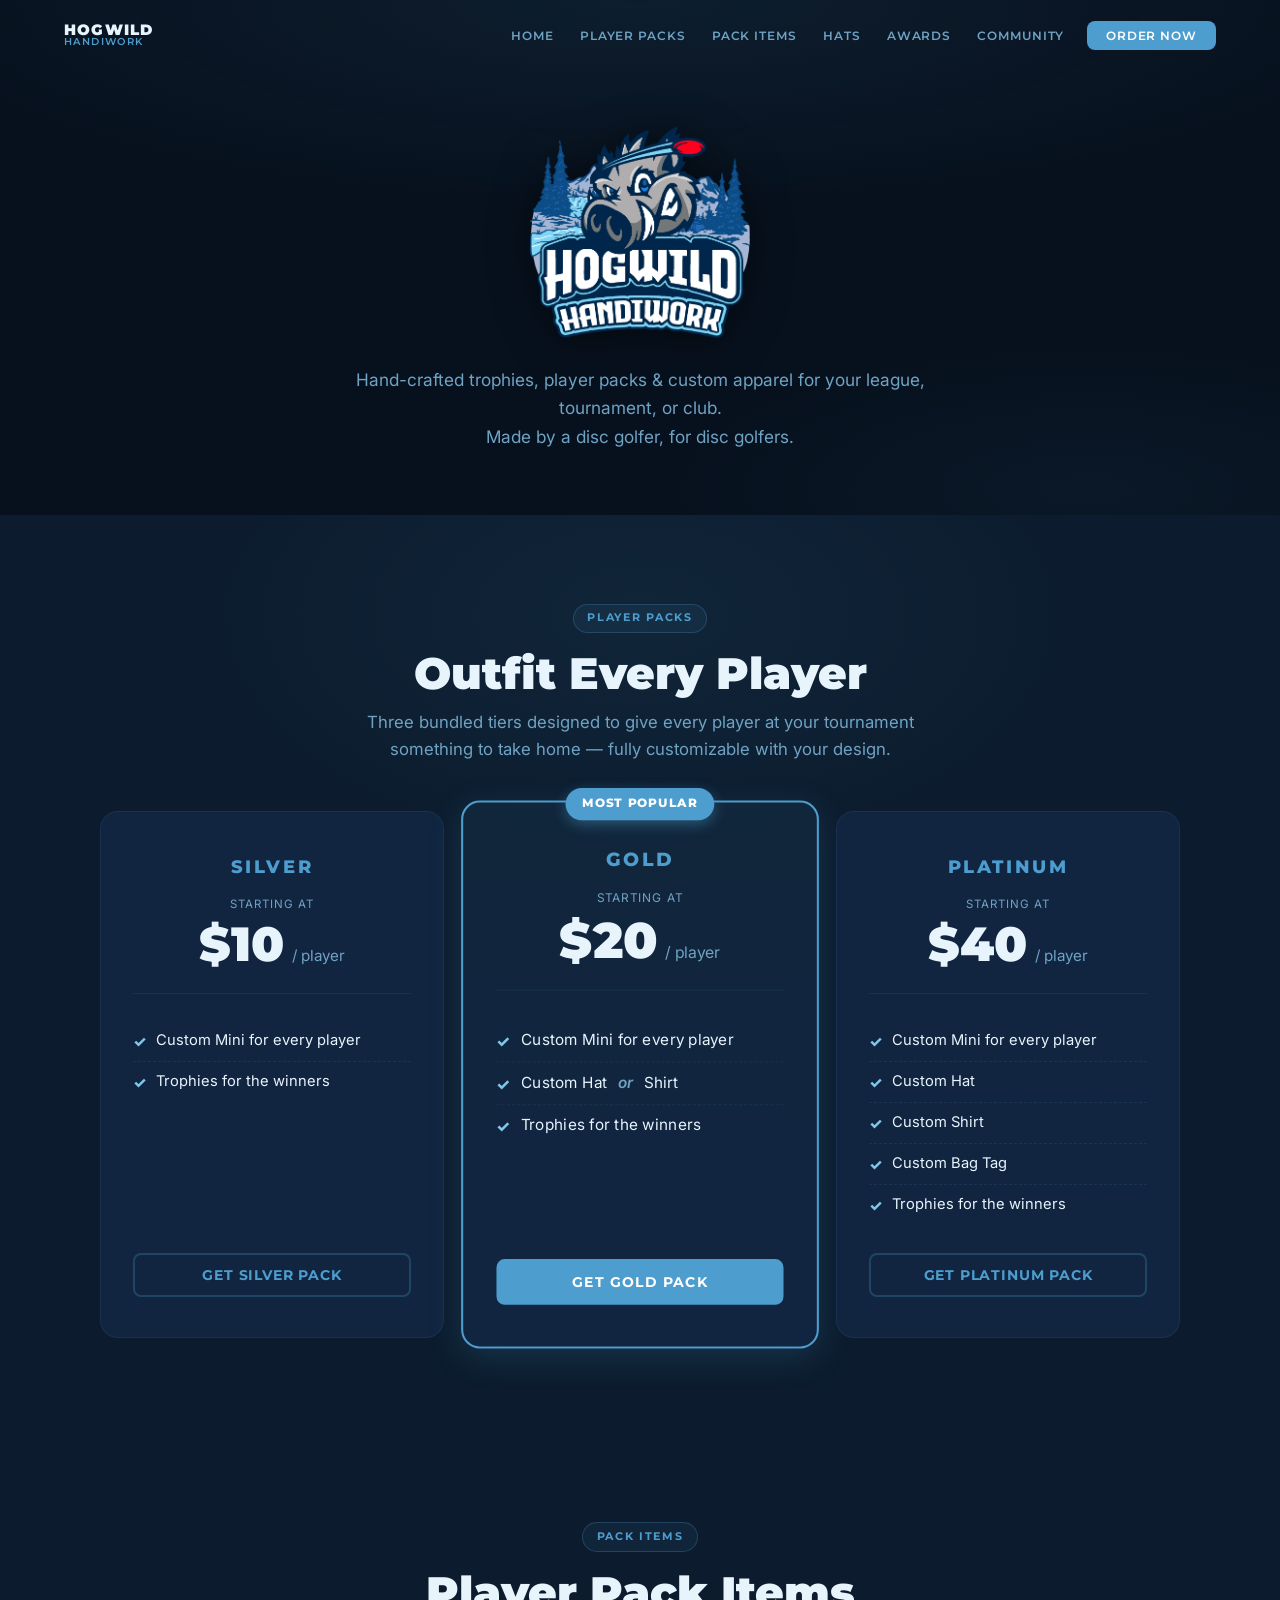
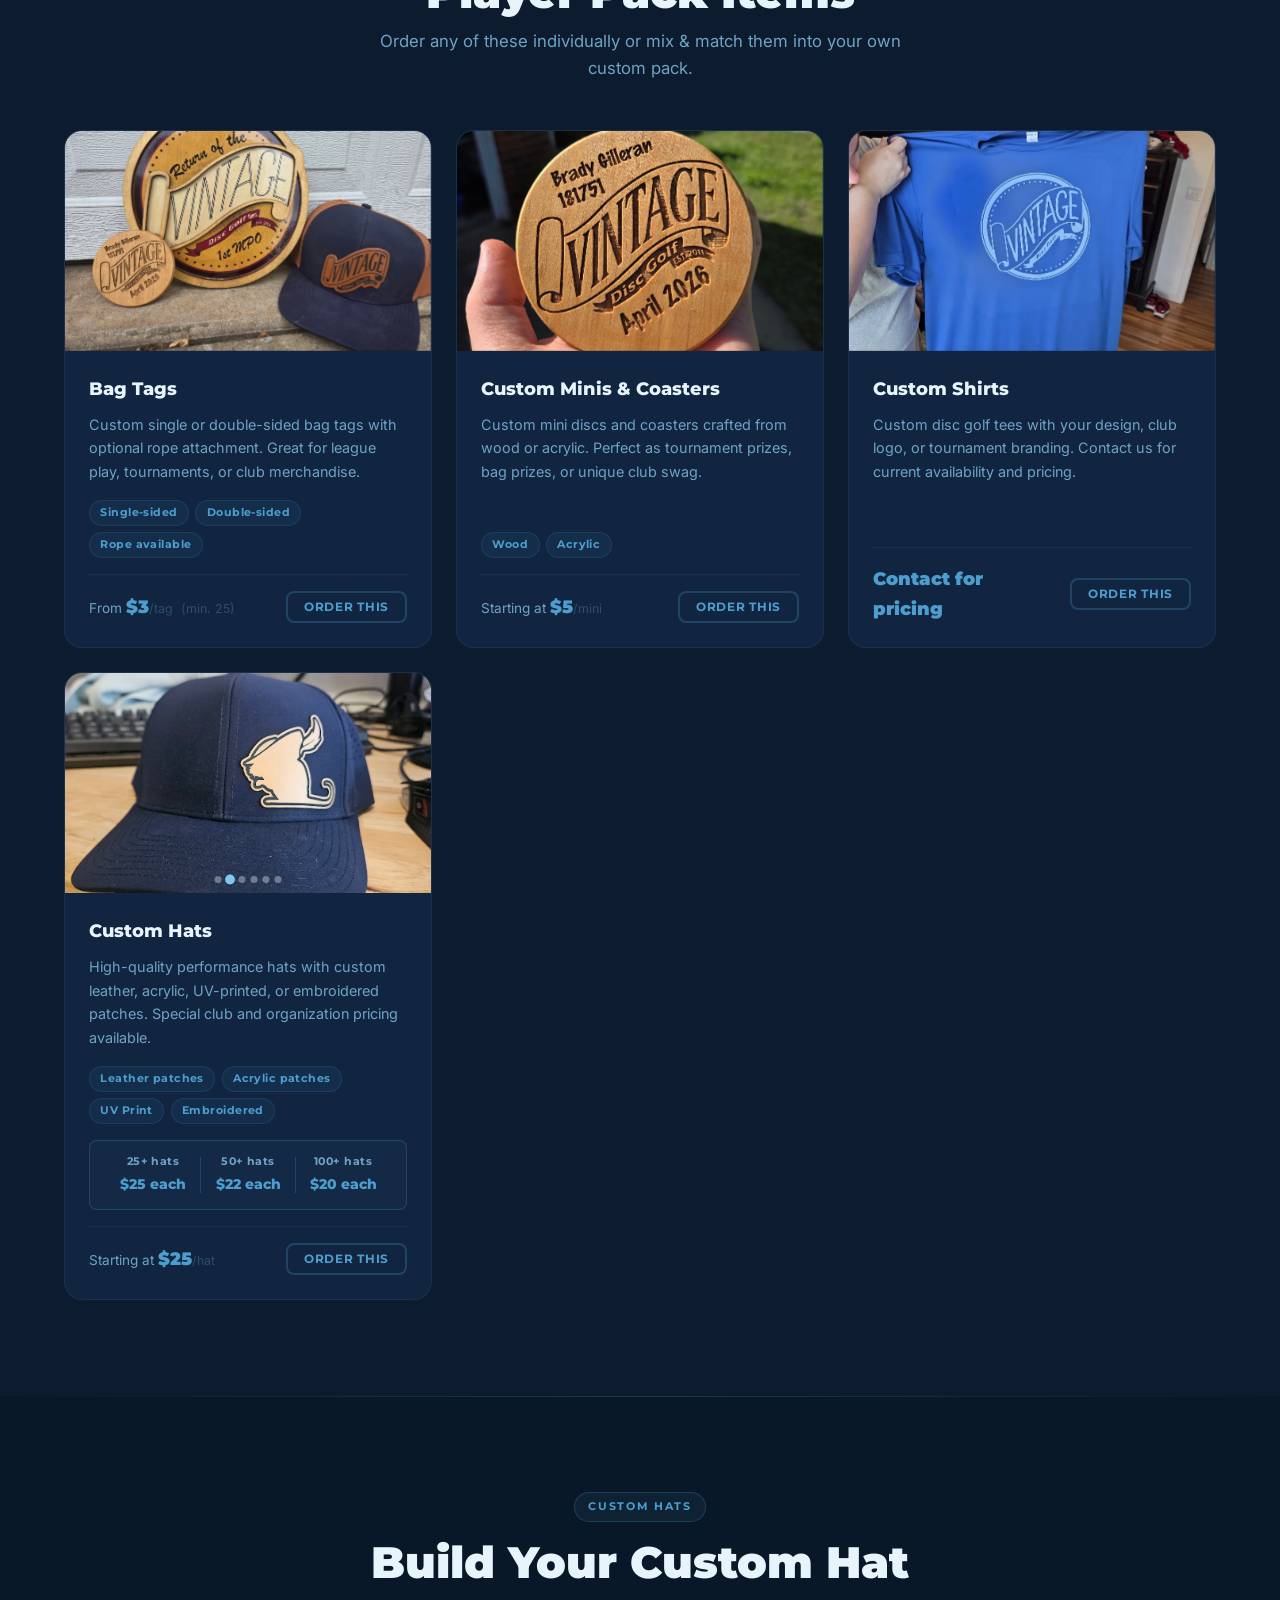
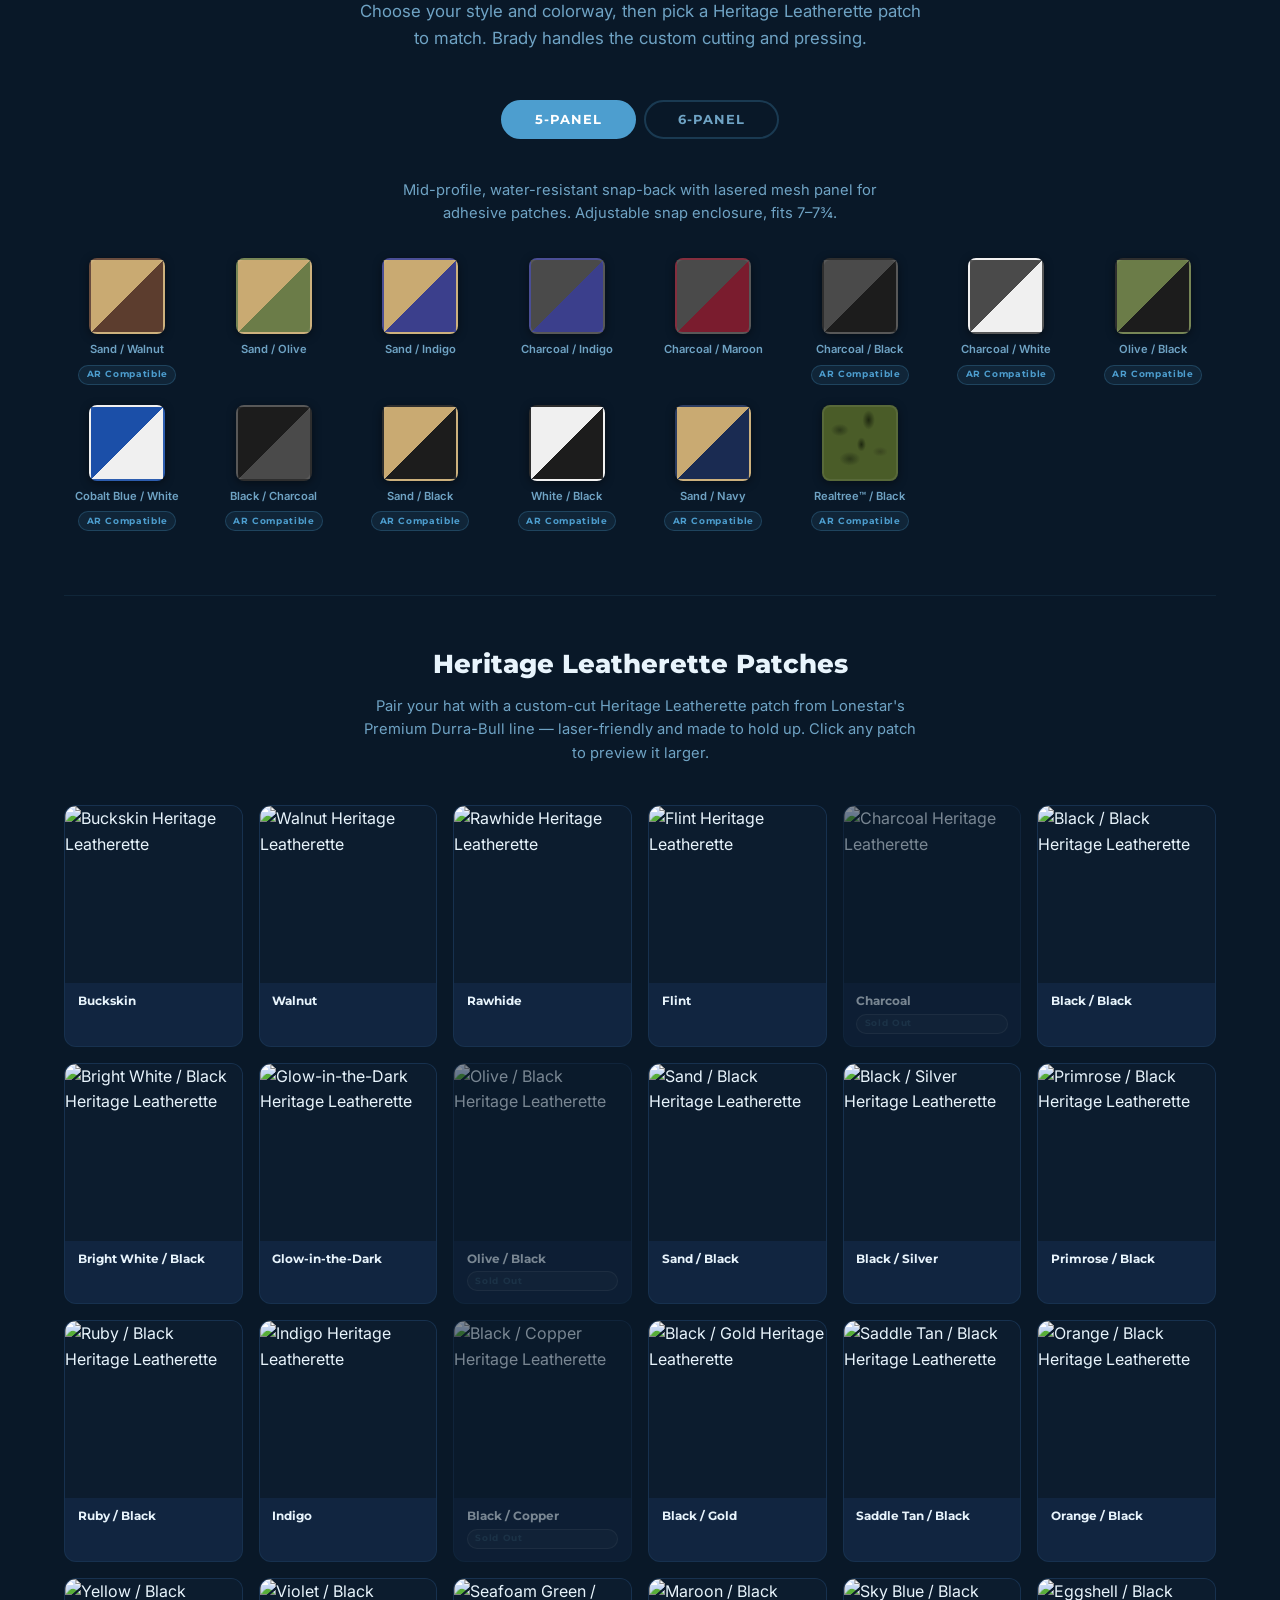
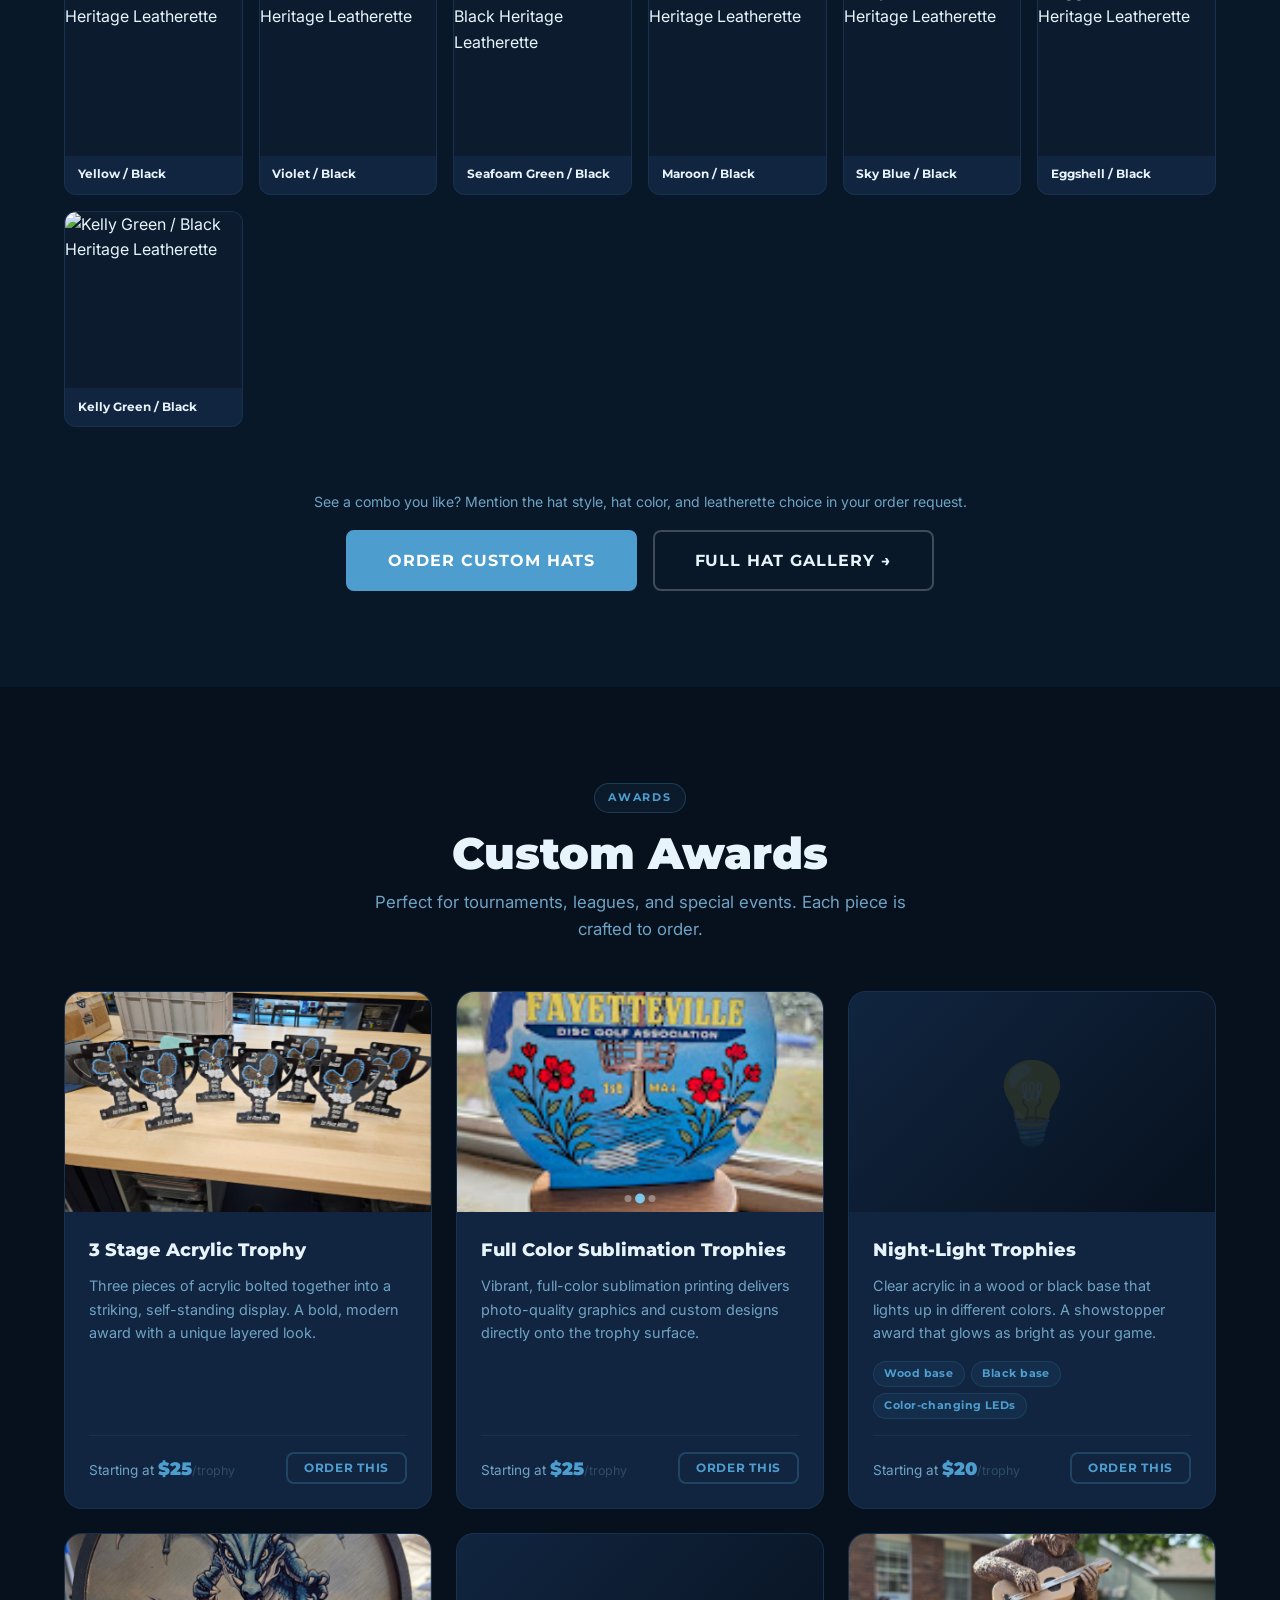
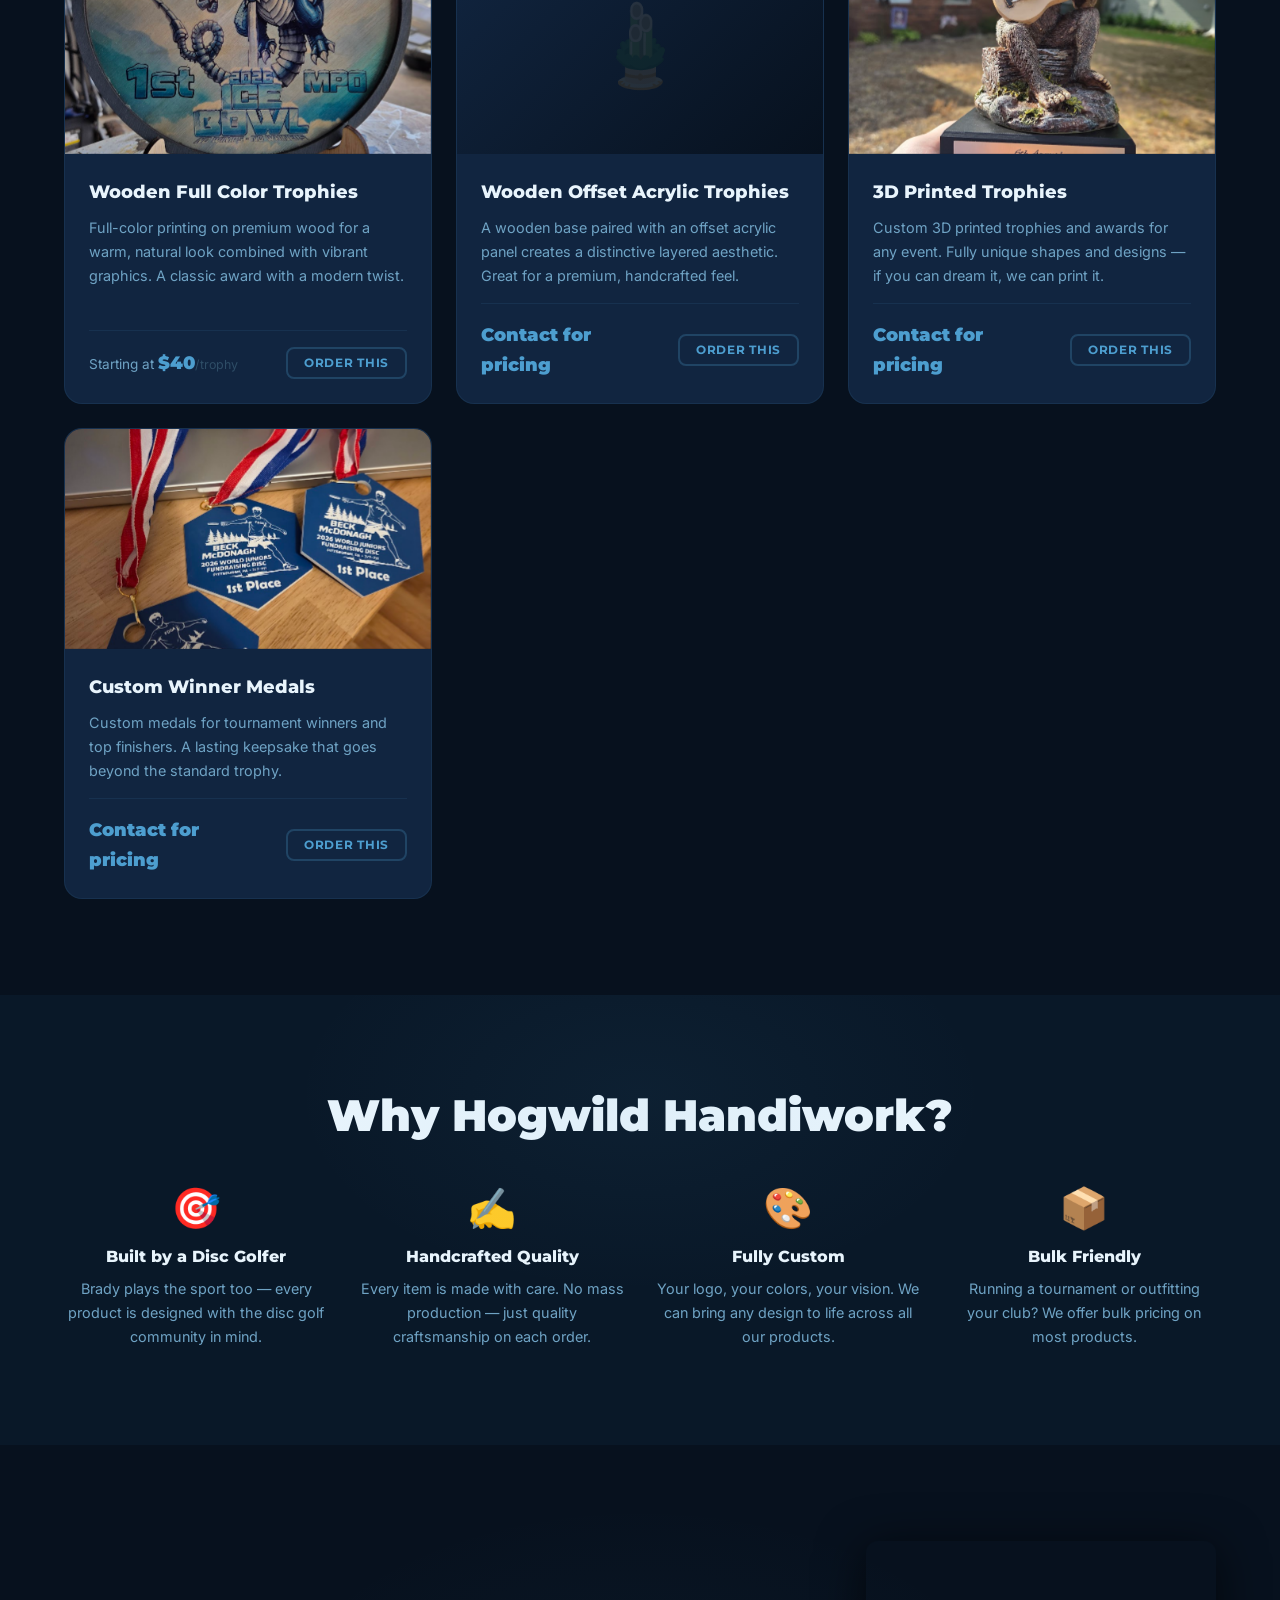
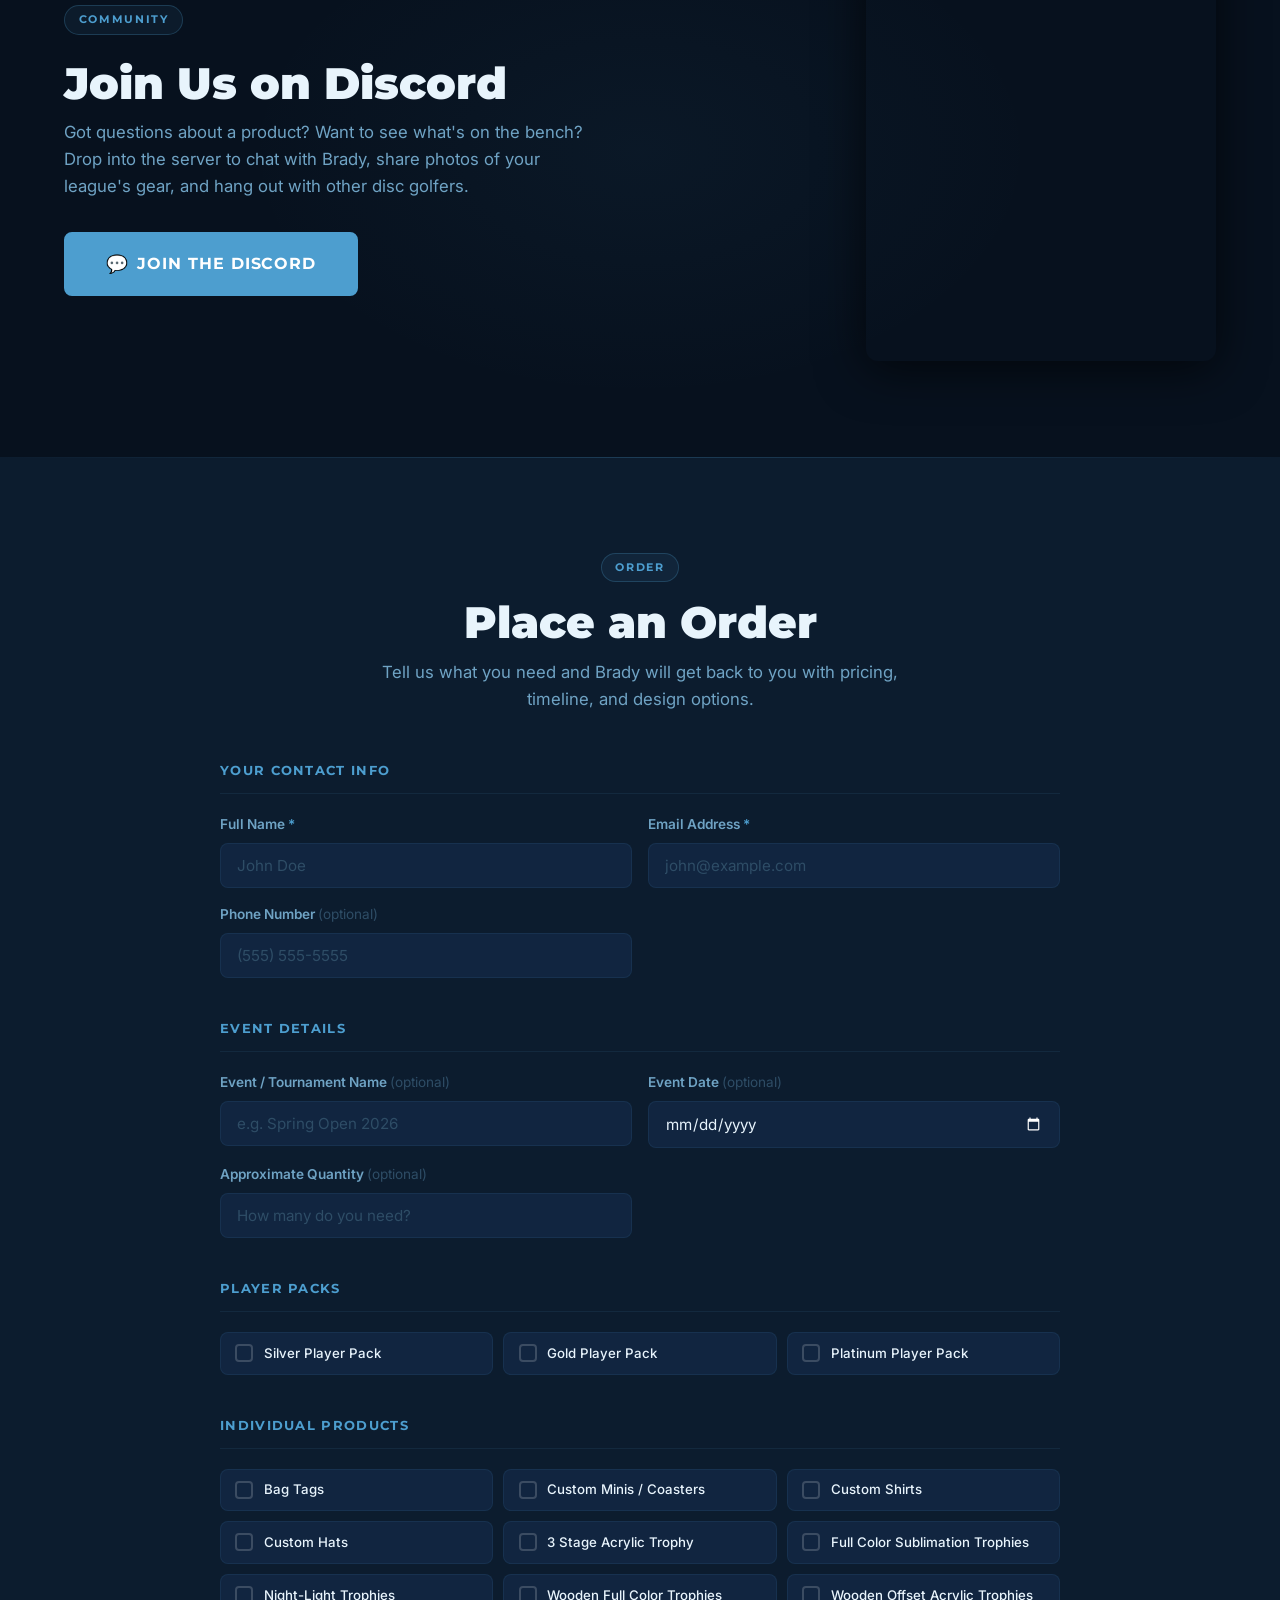
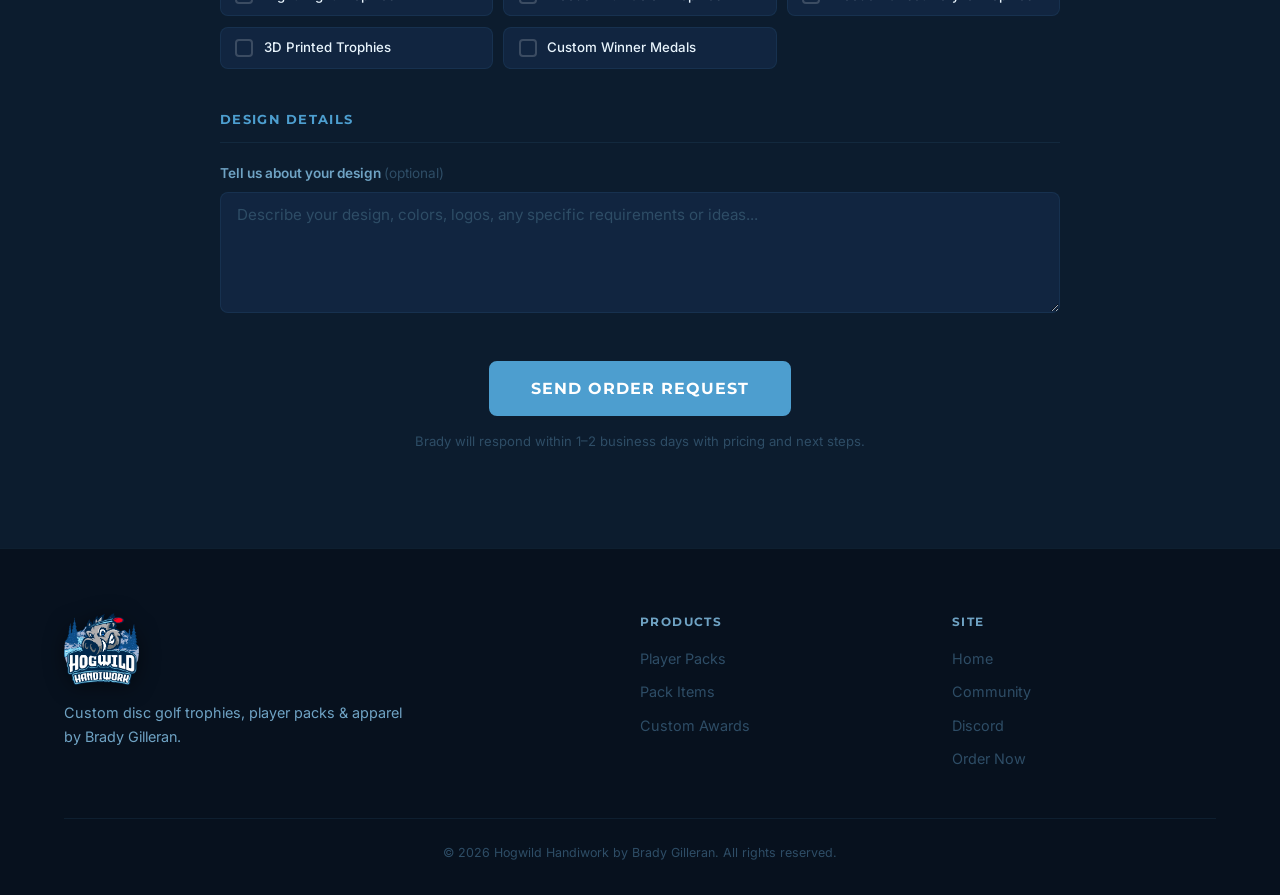
==== index.html @ 8bef8599 "Static GitHub Pages version of hogwildhandiwork.com Home site plus /fdga/, /friends-in-christ/, and " ====
<!DOCTYPE html>
<html lang="en">
<head>
  <meta charset="UTF-8">
  <meta name="viewport" content="width=device-width, initial-scale=1.0">
  <meta name="description" content="Custom disc golf trophies, player packs, and apparel by Brady Gilleran. Handcrafted awards for your league, tournament, or club.">
  <title>Hogwild Handiwork — Custom Disc Golf Trophies &amp; Apparel</title>
  <link rel="preconnect" href="https://fonts.googleapis.com">
  <link rel="preconnect" href="https://fonts.gstatic.com" crossorigin>
  <link href="https://fonts.googleapis.com/css2?family=Montserrat:wght@400;600;700;900&family=Inter:wght@400;500;600&display=swap" rel="stylesheet">
  <!-- Open Graph / Social Preview -->
  <meta property="og:type" content="website">
  <meta property="og:url" content="https://hogwildhandiwork.com/">
  <meta property="og:title" content="Hogwild Handiwork — Custom Disc Golf Trophies &amp; Apparel">
  <meta property="og:description" content="Hand-crafted trophies &amp; custom apparel for your disc golf league, tournament, or club. Made by a disc golfer, for disc golfers.">
  <meta property="og:image" content="https://hogwildhandiwork.com/images/HogwildHandiworkLogo.png">
  <meta property="og:site_name" content="Hogwild Handiwork">
  <meta name="twitter:card" content="summary_large_image">
  <meta name="twitter:title" content="Hogwild Handiwork — Custom Disc Golf Trophies &amp; Apparel">
  <meta name="twitter:description" content="Hand-crafted trophies &amp; custom apparel for your disc golf league, tournament, or club. Made by a disc golfer, for disc golfers.">
  <meta name="twitter:image" content="https://hogwildhandiwork.com/images/HogwildHandiworkLogo.png">

  <link rel="icon" href="/favicons/favicon.ico" sizes="any">
  <link rel="icon" type="image/png" sizes="32x32" href="/favicons/favicon-32x32.png">
  <link rel="icon" type="image/png" sizes="16x16" href="/favicons/favicon-16x16.png">
  <link rel="stylesheet" href="css/style.css">
</head>
<body>

  <!-- ========== NAVIGATION ========== -->
  <header id="nav-header">
    <nav class="nav-container">
      <a href="#home" class="nav-logo">
        <div class="logo-text">
          <span class="logo-top">HOGWILD</span>
          <span class="logo-bottom">HANDIWORK</span>
        </div>
      </a>

      <button class="nav-toggle" id="nav-toggle" aria-label="Toggle navigation" aria-expanded="false">
        <span></span><span></span><span></span>
      </button>

      <ul class="nav-links" id="nav-links">
        <li><a href="#home" class="nav-link">Home</a></li>
        <li><a href="#player-packs" class="nav-link">Player Packs</a></li>
        <li><a href="#pack-items" class="nav-link">Pack Items</a></li>
        <li><a href="#hats" class="nav-link">Hats</a></li>
        <li><a href="#awards" class="nav-link">Awards</a></li>
        <li><a href="#community" class="nav-link">Community</a></li>
        <li><a href="#contact" class="nav-link nav-link-cta">Order Now</a></li>
      </ul>
    </nav>
  </header>

  <!-- ========== HERO ========== -->
  <section id="home" class="hero">
    <div class="hero-bg-glow"></div>

    <div class="hero-content">
      <div class="hero-logo">
        <img src="/images/HogwildHandiworkLogo.png" alt="Hogwild Handiwork">
      </div>
      <p class="hero-subtitle">
        Hand-crafted trophies, player packs &amp; custom apparel for your league, tournament, or club.<br>
        Made by a disc golfer, for disc golfers.
      </p>
    </div>
  </section>

  <!-- ========== PLAYER PACKS ========== -->
  <section id="player-packs" class="section-packs">
    <div class="container">
      <div class="section-header">
        <div class="section-tag">Player Packs</div>
        <h2 class="section-title">Outfit Every Player</h2>
        <p class="section-sub">Three bundled tiers designed to give every player at your tournament something to take home — fully customizable with your design.</p>
      </div>

      <div class="packs-grid">

        <!-- Silver -->
        <div class="pack-card pack-silver">
          <div class="pack-tier">Silver</div>
          <div class="pack-price">
            <span class="pack-from">Starting at</span>
            <strong>$10</strong>
            <span class="pack-per">/ player</span>
          </div>
          <ul class="pack-items-list">
            <li>Custom Mini for every player</li>
            <li>Trophies for the winners</li>
          </ul>
          <button class="btn btn-order pack-cta" onclick="orderThis('player-pack-silver')">Get Silver Pack</button>
        </div>

        <!-- Gold (featured) -->
        <div class="pack-card pack-gold pack-featured">
          <div class="pack-badge">Most Popular</div>
          <div class="pack-tier">Gold</div>
          <div class="pack-price">
            <span class="pack-from">Starting at</span>
            <strong>$20</strong>
            <span class="pack-per">/ player</span>
          </div>
          <ul class="pack-items-list">
            <li>Custom Mini for every player</li>
            <li>Custom Hat <em>or</em> Shirt</li>
            <li>Trophies for the winners</li>
          </ul>
          <button class="btn btn-primary pack-cta" onclick="orderThis('player-pack-gold')">Get Gold Pack</button>
        </div>

        <!-- Platinum -->
        <div class="pack-card pack-platinum">
          <div class="pack-tier">Platinum</div>
          <div class="pack-price">
            <span class="pack-from">Starting at</span>
            <strong>$40</strong>
            <span class="pack-per">/ player</span>
          </div>
          <ul class="pack-items-list">
            <li>Custom Mini for every player</li>
            <li>Custom Hat</li>
            <li>Custom Shirt</li>
            <li>Custom Bag Tag</li>
            <li>Trophies for the winners</li>
          </ul>
          <button class="btn btn-order pack-cta" onclick="orderThis('player-pack-platinum')">Get Platinum Pack</button>
        </div>

      </div>
    </div>
  </section>

  <!-- ========== PLAYER PACK ITEMS ========== -->
  <section id="pack-items" class="section-products section-alt">
    <div class="container">
      <div class="section-header">
        <div class="section-tag">Pack Items</div>
        <h2 class="section-title">Player Pack Items</h2>
        <p class="section-sub">Order any of these individually or mix &amp; match them into your own custom pack.</p>
      </div>

      <div class="products-grid">

        <div class="product-card" data-product="bag-tags">
          <div class="product-carousel" data-product="bag-tags">
            <div class="carousel-track"></div>
            <div class="carousel-placeholder"><div class="product-image-bg">&#127991;</div></div>
            <button class="carousel-btn carousel-prev" aria-label="Previous photo">&#8249;</button>
            <button class="carousel-btn carousel-next" aria-label="Next photo">&#8250;</button>
            <div class="carousel-dots"></div>
          </div>
          <div class="product-content">
            <h3 class="product-name">Bag Tags</h3>
            <p class="product-desc">Custom single or double-sided bag tags with optional rope attachment. Great for league play, tournaments, or club merchandise.</p>
            <div class="product-details">
              <span class="detail-tag">Single-sided</span>
              <span class="detail-tag">Double-sided</span>
              <span class="detail-tag">Rope available</span>
            </div>
            <div class="product-footer">
              <div class="product-price">From <strong>$3</strong><span>/tag</span> <em class="product-note">&nbsp;(min. 25)</em></div>
              <button class="btn btn-sm btn-order" onclick="orderThis('bag-tags')">Order This</button>
            </div>
          </div>
        </div>

        <div class="product-card" data-product="custom-minis">
          <div class="product-carousel" data-product="custom-minis">
            <div class="carousel-track"></div>
            <div class="carousel-placeholder"><div class="product-image-bg">&#127967;</div></div>
            <button class="carousel-btn carousel-prev" aria-label="Previous photo">&#8249;</button>
            <button class="carousel-btn carousel-next" aria-label="Next photo">&#8250;</button>
            <div class="carousel-dots"></div>
          </div>
          <div class="product-content">
            <h3 class="product-name">Custom Minis &amp; Coasters</h3>
            <p class="product-desc">Custom mini discs and coasters crafted from wood or acrylic. Perfect as tournament prizes, bag prizes, or unique club swag.</p>
            <div class="product-details">
              <span class="detail-tag">Wood</span>
              <span class="detail-tag">Acrylic</span>
            </div>
            <div class="product-footer">
              <div class="product-price">Starting at <strong>$5</strong><span>/mini</span></div>
              <button class="btn btn-sm btn-order" onclick="orderThis('custom-minis')">Order This</button>
            </div>
          </div>
        </div>

        <div class="product-card" data-product="custom-tshirts">
          <div class="product-carousel" data-product="custom-tshirts">
            <div class="carousel-track"></div>
            <div class="carousel-placeholder"><div class="product-image-bg">&#128085;</div></div>
            <button class="carousel-btn carousel-prev" aria-label="Previous photo">&#8249;</button>
            <button class="carousel-btn carousel-next" aria-label="Next photo">&#8250;</button>
            <div class="carousel-dots"></div>
          </div>
          <div class="product-content">
            <h3 class="product-name">Custom Shirts</h3>
            <p class="product-desc">Custom disc golf tees with your design, club logo, or tournament branding. Contact us for current availability and pricing.</p>
            <div class="product-footer">
              <div class="product-price"><strong>Contact for pricing</strong></div>
              <button class="btn btn-sm btn-order" onclick="orderThis('custom-tshirts')">Order This</button>
            </div>
          </div>
        </div>

        <div class="product-card" data-product="custom-hats">
          <div class="product-carousel" data-product="custom-hats">
            <div class="carousel-track"></div>
            <div class="carousel-placeholder"><div class="product-image-bg">&#129346;</div></div>
            <button class="carousel-btn carousel-prev" aria-label="Previous photo">&#8249;</button>
            <button class="carousel-btn carousel-next" aria-label="Next photo">&#8250;</button>
            <div class="carousel-dots"></div>
          </div>
          <div class="product-content">
            <h3 class="product-name">Custom Hats</h3>
            <p class="product-desc">High-quality performance hats with custom leather, acrylic, UV-printed, or embroidered patches. Special club and organization pricing available.</p>
            <div class="product-details">
              <span class="detail-tag">Leather patches</span>
              <span class="detail-tag">Acrylic patches</span>
              <span class="detail-tag">UV Print</span>
              <span class="detail-tag">Embroidered</span>
            </div>
            <div class="pricing-tiers">
              <div class="tier">
                <span class="tier-qty">25+ hats</span>
                <span class="tier-price">$25 each</span>
              </div>
              <div class="tier-sep"></div>
              <div class="tier">
                <span class="tier-qty">50+ hats</span>
                <span class="tier-price">$22 each</span>
              </div>
              <div class="tier-sep"></div>
              <div class="tier">
                <span class="tier-qty">100+ hats</span>
                <span class="tier-price">$20 each</span>
              </div>
            </div>
            <div class="product-footer">
              <div class="product-price">Starting at <strong>$25</strong><span>/hat</span></div>
              <button class="btn btn-sm btn-order" onclick="orderThis('custom-hats')">Order This</button>
            </div>
          </div>
        </div>

      </div>
    </div>
  </section>

  <!-- ========== CUSTOM HATS ========== -->
  <section id="hats" class="section-hats">
    <div class="container">
      <div class="section-header">
        <div class="section-tag">Custom Hats</div>
        <h2 class="section-title">Build Your Custom Hat</h2>
        <p class="section-sub">Choose your style and colorway, then pick a Heritage Leatherette patch to match. Brady handles the custom cutting and pressing.</p>
      </div>

      <!-- Style Tabs -->
      <div class="hat-tabs">
        <button class="hat-tab hat-tab-active" data-panel="5-panel">5-Panel</button>
        <button class="hat-tab" data-panel="6-panel">6-Panel</button>
      </div>

      <!-- 5-Panel -->
      <div class="hat-panel" id="hat-panel-5-panel">
        <p class="hat-panel-desc">Mid-profile, water-resistant snap-back with lasered mesh panel for adhesive patches. Adjustable snap enclosure, fits 7–7¾.</p>
        <div class="hat-colors-grid">
          <div class="hat-color-card">
            <div class="hat-swatch" style="background: linear-gradient(135deg, #C9AA72 50%, #5C3D2E 50%)"></div>
            <span class="swatch-label">Sand / Walnut</span>
            <span class="swatch-ar">AR Compatible</span>
          </div>
          <div class="hat-color-card">
            <div class="hat-swatch" style="background: linear-gradient(135deg, #C9AA72 50%, #6B7C48 50%)"></div>
            <span class="swatch-label">Sand / Olive</span>
          </div>
          <div class="hat-color-card">
            <div class="hat-swatch" style="background: linear-gradient(135deg, #C9AA72 50%, #3B3F8C 50%)"></div>
            <span class="swatch-label">Sand / Indigo</span>
          </div>
          <div class="hat-color-card">
            <div class="hat-swatch" style="background: linear-gradient(135deg, #4A4A4A 50%, #3B3F8C 50%)"></div>
            <span class="swatch-label">Charcoal / Indigo</span>
          </div>
          <div class="hat-color-card">
            <div class="hat-swatch" style="background: linear-gradient(135deg, #4A4A4A 50%, #7A1C2E 50%)"></div>
            <span class="swatch-label">Charcoal / Maroon</span>
          </div>
          <div class="hat-color-card">
            <div class="hat-swatch" style="background: linear-gradient(135deg, #4A4A4A 50%, #1C1C1C 50%)"></div>
            <span class="swatch-label">Charcoal / Black</span>
            <span class="swatch-ar">AR Compatible</span>
          </div>
          <div class="hat-color-card">
            <div class="hat-swatch" style="background: linear-gradient(135deg, #4A4A4A 50%, #F0F0F0 50%)"></div>
            <span class="swatch-label">Charcoal / White</span>
            <span class="swatch-ar">AR Compatible</span>
          </div>
          <div class="hat-color-card">
            <div class="hat-swatch" style="background: linear-gradient(135deg, #6B7C48 50%, #1C1C1C 50%)"></div>
            <span class="swatch-label">Olive / Black</span>
            <span class="swatch-ar">AR Compatible</span>
          </div>
          <div class="hat-color-card">
            <div class="hat-swatch" style="background: linear-gradient(135deg, #1B4FA8 50%, #F0F0F0 50%)"></div>
            <span class="swatch-label">Cobalt Blue / White</span>
            <span class="swatch-ar">AR Compatible</span>
          </div>
          <div class="hat-color-card">
            <div class="hat-swatch" style="background: linear-gradient(135deg, #1C1C1C 50%, #4A4A4A 50%)"></div>
            <span class="swatch-label">Black / Charcoal</span>
            <span class="swatch-ar">AR Compatible</span>
          </div>
          <div class="hat-color-card">
            <div class="hat-swatch" style="background: linear-gradient(135deg, #C9AA72 50%, #1C1C1C 50%)"></div>
            <span class="swatch-label">Sand / Black</span>
            <span class="swatch-ar">AR Compatible</span>
          </div>
          <div class="hat-color-card">
            <div class="hat-swatch" style="background: linear-gradient(135deg, #F0F0F0 50%, #1C1C1C 50%)"></div>
            <span class="swatch-label">White / Black</span>
            <span class="swatch-ar">AR Compatible</span>
          </div>
          <div class="hat-color-card">
            <div class="hat-swatch" style="background: linear-gradient(135deg, #C9AA72 50%, #1A2B52 50%)"></div>
            <span class="swatch-label">Sand / Navy</span>
            <span class="swatch-ar">AR Compatible</span>
          </div>
          <div class="hat-color-card">
            <div class="hat-swatch hat-swatch-realtree"></div>
            <span class="swatch-label">Realtree&#8482; / Black</span>
            <span class="swatch-ar">AR Compatible</span>
          </div>
        </div>
      </div>

      <!-- 6-Panel -->
      <div class="hat-panel hat-panel-hidden" id="hat-panel-6-panel">
        <p class="hat-panel-desc">Mid-profile, water-resistant snap-back with lasered mesh panel for adhesive patches. Adjustable snap enclosure, fits 7–7¾.</p>
        <div class="hat-colors-grid">
          <div class="hat-color-card">
            <div class="hat-swatch" style="background: linear-gradient(135deg, #4A4A4A 50%, #1C1C1C 50%)"></div>
            <span class="swatch-label">Charcoal / Black</span>
            <span class="swatch-ar">AR Compatible</span>
          </div>
          <div class="hat-color-card">
            <div class="hat-swatch" style="background: linear-gradient(135deg, #4A4A4A 50%, #F0F0F0 50%)"></div>
            <span class="swatch-label">Charcoal / White</span>
            <span class="swatch-ar">AR Compatible</span>
          </div>
          <div class="hat-color-card">
            <div class="hat-swatch" style="background: #1C1C1C; opacity: 0.4"></div>
            <span class="swatch-label">Black / Black</span>
            <span class="swatch-sold-out">Unavailable</span>
          </div>
          <div class="hat-color-card">
            <div class="hat-swatch" style="background: linear-gradient(135deg, #6B7C48 50%, #1C1C1C 50%)"></div>
            <span class="swatch-label">Olive / Black</span>
            <span class="swatch-ar">AR Compatible</span>
          </div>
          <div class="hat-color-card">
            <div class="hat-swatch" style="background: linear-gradient(135deg, #1A2B52 50%, #C68642 50%)"></div>
            <span class="swatch-label">Navy / Caramel</span>
            <span class="swatch-ar">AR Compatible</span>
          </div>
          <div class="hat-color-card">
            <div class="hat-swatch" style="background: #1A2B52; opacity: 0.4"></div>
            <span class="swatch-label">Navy / Navy</span>
            <span class="swatch-sold-out">Unavailable</span>
          </div>
          <div class="hat-color-card">
            <div class="hat-swatch" style="background: linear-gradient(135deg, #C9AA72 50%, #1C1C1C 50%)"></div>
            <span class="swatch-label">Sand / Black</span>
            <span class="swatch-ar">AR Compatible</span>
          </div>
          <div class="hat-color-card">
            <div class="hat-swatch" style="background: linear-gradient(135deg, #C9AA72 50%, #1A2B52 50%)"></div>
            <span class="swatch-label">Sand / Navy</span>
            <span class="swatch-ar">AR Compatible</span>
          </div>
          <div class="hat-color-card">
            <div class="hat-swatch" style="background: linear-gradient(135deg, #F0F0F0 50%, #1C1C1C 50%)"></div>
            <span class="swatch-label">White / Black</span>
            <span class="swatch-ar">AR Compatible</span>
          </div>
          <div class="hat-color-card">
            <div class="hat-swatch hat-swatch-realtree"></div>
            <span class="swatch-label">Realtree&#8482; / Black</span>
            <span class="swatch-ar">AR Compatible</span>
          </div>
        </div>
      </div>

      <!-- Heritage Leatherette -->
      <div class="leather-section">
        <h3 class="leather-title">Heritage Leatherette Patches</h3>
        <p class="leather-desc">Pair your hat with a custom-cut Heritage Leatherette patch from Lonestar's Premium Durra-Bull line — laser-friendly and made to hold up. Click any patch to preview it larger.</p>
        <div class="hat-photos-grid">
          <div class="hat-photo-card">
            <div class="hat-photo-wrap"><img class="hat-photo-img" src="https://lonestaradhesive.com/cdn/shop/files/heritage-collection-buckskin-durra-bull-premium-leatherette-sheets-12x24-196106.png?width=400" alt="Buckskin Heritage Leatherette" loading="lazy"></div>
            <div class="hat-photo-info"><span class="hat-photo-name">Buckskin</span></div>
          </div>
          <div class="hat-photo-card">
            <div class="hat-photo-wrap"><img class="hat-photo-img" src="https://lonestaradhesive.com/cdn/shop/files/heritage-collection-walnut-durra-bull-premium-leatherette-sheets-12x24-421960.png?width=400" alt="Walnut Heritage Leatherette" loading="lazy"></div>
            <div class="hat-photo-info"><span class="hat-photo-name">Walnut</span></div>
          </div>
          <div class="hat-photo-card">
            <div class="hat-photo-wrap"><img class="hat-photo-img" src="https://lonestaradhesive.com/cdn/shop/files/heritage-collection-rawhide-durra-bull-premium-leatherette-sheets-12x24-770393.png?width=400" alt="Rawhide Heritage Leatherette" loading="lazy"></div>
            <div class="hat-photo-info"><span class="hat-photo-name">Rawhide</span></div>
          </div>
          <div class="hat-photo-card">
            <div class="hat-photo-wrap"><img class="hat-photo-img" src="https://lonestaradhesive.com/cdn/shop/files/heritage-collection-flint-durra-bull-premium-leatherette-sheets-12x24-813601.png?width=400" alt="Flint Heritage Leatherette" loading="lazy"></div>
            <div class="hat-photo-info"><span class="hat-photo-name">Flint</span></div>
          </div>
          <div class="hat-photo-card unavailable">
            <div class="hat-photo-wrap"><img class="hat-photo-img" src="https://lonestaradhesive.com/cdn/shop/files/heritage-collection-charcoal-durra-bull-premium-leatherette-sheets-12x24-887766.png?width=400" alt="Charcoal Heritage Leatherette" loading="lazy"></div>
            <div class="hat-photo-info"><span class="hat-photo-name">Charcoal</span><span class="swatch-sold-out">Sold Out</span></div>
          </div>
          <div class="hat-photo-card">
            <div class="hat-photo-wrap"><img class="hat-photo-img" src="https://lonestaradhesive.com/cdn/shop/files/heritage-collection-black-black-durra-bull-premium-leatherette-sheets-12x24-623352.png?width=400" alt="Black / Black Heritage Leatherette" loading="lazy"></div>
            <div class="hat-photo-info"><span class="hat-photo-name">Black / Black</span></div>
          </div>
          <div class="hat-photo-card">
            <div class="hat-photo-wrap"><img class="hat-photo-img" src="https://lonestaradhesive.com/cdn/shop/files/heritage-collection-bright-white-black-durra-bull-premium-leatherette-sheets-12x24-107217.png?width=400" alt="Bright White / Black Heritage Leatherette" loading="lazy"></div>
            <div class="hat-photo-info"><span class="hat-photo-name">Bright White / Black</span></div>
          </div>
          <div class="hat-photo-card">
            <div class="hat-photo-wrap"><img class="hat-photo-img" src="https://lonestaradhesive.com/cdn/shop/files/heritage-collection-glow-in-the-dark-durra-bull-premium-leatherette-sheets-12x24-828943.png?width=400" alt="Glow-in-the-Dark Heritage Leatherette" loading="lazy"></div>
            <div class="hat-photo-info"><span class="hat-photo-name">Glow-in-the-Dark</span></div>
          </div>
          <div class="hat-photo-card unavailable">
            <div class="hat-photo-wrap"><img class="hat-photo-img" src="https://lonestaradhesive.com/cdn/shop/files/heritage-collection-olive-black-durra-bull-premium-leatherette-sheets-12x24-533019.png?width=400" alt="Olive / Black Heritage Leatherette" loading="lazy"></div>
            <div class="hat-photo-info"><span class="hat-photo-name">Olive / Black</span><span class="swatch-sold-out">Sold Out</span></div>
          </div>
          <div class="hat-photo-card">
            <div class="hat-photo-wrap"><img class="hat-photo-img" src="https://lonestaradhesive.com/cdn/shop/files/heritage-collection-sand-black-durra-bull-premium-leatherette-sheets-12x24-822019.png?width=400" alt="Sand / Black Heritage Leatherette" loading="lazy"></div>
            <div class="hat-photo-info"><span class="hat-photo-name">Sand / Black</span></div>
          </div>
          <div class="hat-photo-card">
            <div class="hat-photo-wrap"><img class="hat-photo-img" src="https://lonestaradhesive.com/cdn/shop/files/heritage-collection-black-silver-durra-bull-premium-leatherette-sheets-12x24-331416.png?width=400" alt="Black / Silver Heritage Leatherette" loading="lazy"></div>
            <div class="hat-photo-info"><span class="hat-photo-name">Black / Silver</span></div>
          </div>
          <div class="hat-photo-card">
            <div class="hat-photo-wrap"><img class="hat-photo-img" src="https://lonestaradhesive.com/cdn/shop/files/heritage-collection-primrose-black-durra-bull-premium-leatherette-sheets-12x24-818374.png?width=400" alt="Primrose / Black Heritage Leatherette" loading="lazy"></div>
            <div class="hat-photo-info"><span class="hat-photo-name">Primrose / Black</span></div>
          </div>
          <div class="hat-photo-card">
            <div class="hat-photo-wrap"><img class="hat-photo-img" src="https://lonestaradhesive.com/cdn/shop/files/heritage-collection-ruby-black-durra-bull-premium-leatherettesheets-12x24-528757.png?width=400" alt="Ruby / Black Heritage Leatherette" loading="lazy"></div>
            <div class="hat-photo-info"><span class="hat-photo-name">Ruby / Black</span></div>
          </div>
          <div class="hat-photo-card">
            <div class="hat-photo-wrap"><img class="hat-photo-img" src="https://lonestaradhesive.com/cdn/shop/files/heritage-collection-indigo-durra-bull-premium-leatherette-sheets-12x24-961671.png?width=400" alt="Indigo Heritage Leatherette" loading="lazy"></div>
            <div class="hat-photo-info"><span class="hat-photo-name">Indigo</span></div>
          </div>
          <div class="hat-photo-card unavailable">
            <div class="hat-photo-wrap"><img class="hat-photo-img" src="https://lonestaradhesive.com/cdn/shop/files/heritage-collection-black-copper-durra-bull-premium-leatherette-sheets-12x24-692463.png?width=400" alt="Black / Copper Heritage Leatherette" loading="lazy"></div>
            <div class="hat-photo-info"><span class="hat-photo-name">Black / Copper</span><span class="swatch-sold-out">Sold Out</span></div>
          </div>
          <div class="hat-photo-card">
            <div class="hat-photo-wrap"><img class="hat-photo-img" src="https://lonestaradhesive.com/cdn/shop/files/heritage-collection-black-gold-durra-bull-premium-leatherette-sheets-12x24-877259.png?width=400" alt="Black / Gold Heritage Leatherette" loading="lazy"></div>
            <div class="hat-photo-info"><span class="hat-photo-name">Black / Gold</span></div>
          </div>
          <div class="hat-photo-card">
            <div class="hat-photo-wrap"><img class="hat-photo-img" src="https://lonestaradhesive.com/cdn/shop/files/heritage-collection-saddle-tan-black-durra-bull-premium-leatherette-sheets-12x24-7679007.jpg?width=400" alt="Saddle Tan / Black Heritage Leatherette" loading="lazy"></div>
            <div class="hat-photo-info"><span class="hat-photo-name">Saddle Tan / Black</span></div>
          </div>
          <div class="hat-photo-card">
            <div class="hat-photo-wrap"><img class="hat-photo-img" src="https://lonestaradhesive.com/cdn/shop/files/heritage-collection-orange-black-durra-bull-premium-leatherette-sheets-12x24-308807.png?width=400" alt="Orange / Black Heritage Leatherette" loading="lazy"></div>
            <div class="hat-photo-info"><span class="hat-photo-name">Orange / Black</span></div>
          </div>
          <div class="hat-photo-card">
            <div class="hat-photo-wrap"><img class="hat-photo-img" src="https://lonestaradhesive.com/cdn/shop/files/heritage-collection-yellow-black-durra-bull-premium-leatherette-sheets-12x24-471613.png?width=400" alt="Yellow / Black Heritage Leatherette" loading="lazy"></div>
            <div class="hat-photo-info"><span class="hat-photo-name">Yellow / Black</span></div>
          </div>
          <div class="hat-photo-card">
            <div class="hat-photo-wrap"><img class="hat-photo-img" src="https://lonestaradhesive.com/cdn/shop/files/heritage-collection-violet-black-durra-bull-premium-leatherette-sheets-12x24-313056.png?width=400" alt="Violet / Black Heritage Leatherette" loading="lazy"></div>
            <div class="hat-photo-info"><span class="hat-photo-name">Violet / Black</span></div>
          </div>
          <div class="hat-photo-card">
            <div class="hat-photo-wrap"><img class="hat-photo-img" src="https://lonestaradhesive.com/cdn/shop/files/heritage-collection-seafoam-green-black-durra-bull-premium-leatherette-sheets-12x24-307407.png?width=400" alt="Seafoam Green / Black Heritage Leatherette" loading="lazy"></div>
            <div class="hat-photo-info"><span class="hat-photo-name">Seafoam Green / Black</span></div>
          </div>
          <div class="hat-photo-card">
            <div class="hat-photo-wrap"><img class="hat-photo-img" src="https://lonestaradhesive.com/cdn/shop/files/heritage-collection-maroon-black-durra-bull-premium-leatherette-sheets-12x24-719751.png?width=400" alt="Maroon / Black Heritage Leatherette" loading="lazy"></div>
            <div class="hat-photo-info"><span class="hat-photo-name">Maroon / Black</span></div>
          </div>
          <div class="hat-photo-card">
            <div class="hat-photo-wrap"><img class="hat-photo-img" src="https://lonestaradhesive.com/cdn/shop/files/heritage-collection-sky-blue-black-durra-bull-premium-leatherette-sheets-12x24-503042.png?width=400" alt="Sky Blue / Black Heritage Leatherette" loading="lazy"></div>
            <div class="hat-photo-info"><span class="hat-photo-name">Sky Blue / Black</span></div>
          </div>
          <div class="hat-photo-card">
            <div class="hat-photo-wrap"><img class="hat-photo-img" src="https://lonestaradhesive.com/cdn/shop/files/heritage-collection-eggshell-black-durra-bull-premium-leatherette-sheets-12x24-749116.png?width=400" alt="Eggshell / Black Heritage Leatherette" loading="lazy"></div>
            <div class="hat-photo-info"><span class="hat-photo-name">Eggshell / Black</span></div>
          </div>
          <div class="hat-photo-card">
            <div class="hat-photo-wrap"><img class="hat-photo-img" src="https://lonestaradhesive.com/cdn/shop/files/heritage-collection-kelly-green-black-durra-bull-premium-leatherette-sheets-12x24-257216.png?width=400" alt="Kelly Green / Black Heritage Leatherette" loading="lazy"></div>
            <div class="hat-photo-info"><span class="hat-photo-name">Kelly Green / Black</span></div>
          </div>
        </div>
      </div>

      <div class="hats-cta">
        <p class="hats-cta-note">See a combo you like? Mention the hat style, hat color, and leatherette choice in your order request.</p>
        <div style="display: flex; gap: 1rem; flex-wrap: wrap; justify-content: center;">
          <button class="btn btn-primary btn-lg" onclick="orderThis('custom-hats')">Order Custom Hats</button>
          <a href="/hats.html" class="btn btn-outline btn-lg">Full Hat Gallery &rarr;</a>
        </div>
      </div>

    </div>
  </section>

  <!-- ========== CUSTOM AWARDS ========== -->
  <section id="awards" class="section-products">
    <div class="container">
      <div class="section-header">
        <div class="section-tag">Awards</div>
        <h2 class="section-title">Custom Awards</h2>
        <p class="section-sub">Perfect for tournaments, leagues, and special events. Each piece is crafted to order.</p>
      </div>

      <div class="products-grid">

        <div class="product-card" data-product="3-stage-acrylic">
          <div class="product-carousel" data-product="3-stage-acrylic">
            <div class="carousel-track"></div>
            <div class="carousel-placeholder"><div class="product-image-bg">&#127942;</div></div>
            <button class="carousel-btn carousel-prev" aria-label="Previous photo">&#8249;</button>
            <button class="carousel-btn carousel-next" aria-label="Next photo">&#8250;</button>
            <div class="carousel-dots"></div>
          </div>
          <div class="product-content">
            <h3 class="product-name">3 Stage Acrylic Trophy</h3>
            <p class="product-desc">Three pieces of acrylic bolted together into a striking, self-standing display. A bold, modern award with a unique layered look.</p>
            <div class="product-footer">
              <div class="product-price">Starting at <strong>$25</strong><span>/trophy</span></div>
              <button class="btn btn-sm btn-order" onclick="orderThis('3-stage-acrylic')">Order This</button>
            </div>
          </div>
        </div>

        <div class="product-card" data-product="sublimation-trophies">
          <div class="product-carousel" data-product="sublimation-trophies">
            <div class="carousel-track"></div>
            <div class="carousel-placeholder"><div class="product-image-bg">&#127775;</div></div>
            <button class="carousel-btn carousel-prev" aria-label="Previous photo">&#8249;</button>
            <button class="carousel-btn carousel-next" aria-label="Next photo">&#8250;</button>
            <div class="carousel-dots"></div>
          </div>
          <div class="product-content">
            <h3 class="product-name">Full Color Sublimation Trophies</h3>
            <p class="product-desc">Vibrant, full-color sublimation printing delivers photo-quality graphics and custom designs directly onto the trophy surface.</p>
            <div class="product-footer">
              <div class="product-price">Starting at <strong>$25</strong><span>/trophy</span></div>
              <button class="btn btn-sm btn-order" onclick="orderThis('sublimation-trophies')">Order This</button>
            </div>
          </div>
        </div>

        <div class="product-card" data-product="nightlight-trophies">
          <div class="product-carousel" data-product="nightlight-trophies">
            <div class="carousel-track"></div>
            <div class="carousel-placeholder"><div class="product-image-bg">&#128161;</div></div>
            <button class="carousel-btn carousel-prev" aria-label="Previous photo">&#8249;</button>
            <button class="carousel-btn carousel-next" aria-label="Next photo">&#8250;</button>
            <div class="carousel-dots"></div>
          </div>
          <div class="product-content">
            <h3 class="product-name">Night-Light Trophies</h3>
            <p class="product-desc">Clear acrylic in a wood or black base that lights up in different colors. A showstopper award that glows as bright as your game.</p>
            <div class="product-details">
              <span class="detail-tag">Wood base</span>
              <span class="detail-tag">Black base</span>
              <span class="detail-tag">Color-changing LEDs</span>
            </div>
            <div class="product-footer">
              <div class="product-price">Starting at <strong>$20</strong><span>/trophy</span></div>
              <button class="btn btn-sm btn-order" onclick="orderThis('nightlight-trophies')">Order This</button>
            </div>
          </div>
        </div>

        <div class="product-card" data-product="wooden-full-color">
          <div class="product-carousel" data-product="wooden-full-color">
            <div class="carousel-track"></div>
            <div class="carousel-placeholder"><div class="product-image-bg">&#129717;</div></div>
            <button class="carousel-btn carousel-prev" aria-label="Previous photo">&#8249;</button>
            <button class="carousel-btn carousel-next" aria-label="Next photo">&#8250;</button>
            <div class="carousel-dots"></div>
          </div>
          <div class="product-content">
            <h3 class="product-name">Wooden Full Color Trophies</h3>
            <p class="product-desc">Full-color printing on premium wood for a warm, natural look combined with vibrant graphics. A classic award with a modern twist.</p>
            <div class="product-footer">
              <div class="product-price">Starting at <strong>$40</strong><span>/trophy</span></div>
              <button class="btn btn-sm btn-order" onclick="orderThis('wooden-full-color')">Order This</button>
            </div>
          </div>
        </div>

        <div class="product-card" data-product="wooden-offset-acrylic">
          <div class="product-carousel" data-product="wooden-offset-acrylic">
            <div class="carousel-track"></div>
            <div class="carousel-placeholder"><div class="product-image-bg">&#127885;</div></div>
            <button class="carousel-btn carousel-prev" aria-label="Previous photo">&#8249;</button>
            <button class="carousel-btn carousel-next" aria-label="Next photo">&#8250;</button>
            <div class="carousel-dots"></div>
          </div>
          <div class="product-content">
            <h3 class="product-name">Wooden Offset Acrylic Trophies</h3>
            <p class="product-desc">A wooden base paired with an offset acrylic panel creates a distinctive layered aesthetic. Great for a premium, handcrafted feel.</p>
            <div class="product-footer">
              <div class="product-price"><strong>Contact for pricing</strong></div>
              <button class="btn btn-sm btn-order" onclick="orderThis('wooden-offset-acrylic')">Order This</button>
            </div>
          </div>
        </div>

        <div class="product-card" data-product="3d-printed">
          <div class="product-carousel" data-product="3d-printed">
            <div class="carousel-track"></div>
            <div class="carousel-placeholder"><div class="product-image-bg">&#129717;</div></div>
            <button class="carousel-btn carousel-prev" aria-label="Previous photo">&#8249;</button>
            <button class="carousel-btn carousel-next" aria-label="Next photo">&#8250;</button>
            <div class="carousel-dots"></div>
          </div>
          <div class="product-content">
            <h3 class="product-name">3D Printed Trophies</h3>
            <p class="product-desc">Custom 3D printed trophies and awards for any event. Fully unique shapes and designs — if you can dream it, we can print it.</p>
            <div class="product-footer">
              <div class="product-price"><strong>Contact for pricing</strong></div>
              <button class="btn btn-sm btn-order" onclick="orderThis('3d-printed')">Order This</button>
            </div>
          </div>
        </div>

        <div class="product-card" data-product="custom-medals">
          <div class="product-carousel" data-product="custom-medals">
            <div class="carousel-track"></div>
            <div class="carousel-placeholder"><div class="product-image-bg">&#127941;</div></div>
            <button class="carousel-btn carousel-prev" aria-label="Previous photo">&#8249;</button>
            <button class="carousel-btn carousel-next" aria-label="Next photo">&#8250;</button>
            <div class="carousel-dots"></div>
          </div>
          <div class="product-content">
            <h3 class="product-name">Custom Winner Medals</h3>
            <p class="product-desc">Custom medals for tournament winners and top finishers. A lasting keepsake that goes beyond the standard trophy.</p>
            <div class="product-footer">
              <div class="product-price"><strong>Contact for pricing</strong></div>
              <button class="btn btn-sm btn-order" onclick="orderThis('custom-medals')">Order This</button>
            </div>
          </div>
        </div>

      </div>
    </div>
  </section>

  <!-- ========== WHY US ========== -->
  <section class="section-why">
    <div class="container">
      <div class="section-header">
        <h2 class="section-title">Why Hogwild Handiwork?</h2>
      </div>
      <div class="why-grid">
        <div class="why-item">
          <div class="why-icon">&#127919;</div>
          <h3>Built by a Disc Golfer</h3>
          <p>Brady plays the sport too — every product is designed with the disc golf community in mind.</p>
        </div>
        <div class="why-item">
          <div class="why-icon">&#9997;&#65039;</div>
          <h3>Handcrafted Quality</h3>
          <p>Every item is made with care. No mass production — just quality craftsmanship on each order.</p>
        </div>
        <div class="why-item">
          <div class="why-icon">&#127912;</div>
          <h3>Fully Custom</h3>
          <p>Your logo, your colors, your vision. We can bring any design to life across all our products.</p>
        </div>
        <div class="why-item">
          <div class="why-icon">&#128230;</div>
          <h3>Bulk Friendly</h3>
          <p>Running a tournament or outfitting your club? We offer bulk pricing on most products.</p>
        </div>
      </div>
    </div>
  </section>

  <!-- ========== COMMUNITY ========== -->
  <section id="community" class="section-community">
    <div class="container">
      <div class="community-content">
        <div class="community-text">
          <div class="section-tag">Community</div>
          <h2 class="section-title">Join Us on Discord</h2>
          <p class="section-sub">Got questions about a product? Want to see what's on the bench? Drop into the server to chat with Brady, share photos of your league's gear, and hang out with other disc golfers.</p>
          <div class="community-actions">
            <a href="https://discord.gg/dr7YTbcB" target="_blank" rel="noopener" class="btn btn-primary btn-lg">
              <span class="discord-icon" aria-hidden="true">&#128172;</span>
              Join the Discord
            </a>
          </div>
        </div>
        <div class="community-widget">
          <iframe src="https://discord.com/widget?id=1418294790184894659&theme=dark"
                  width="350" height="420"
                  allowtransparency="true"
                  frameborder="0"
                  sandbox="allow-popups allow-popups-to-escape-sandbox allow-same-origin allow-scripts"
                  title="Hogwild Handiwork Discord">
          </iframe>
        </div>
      </div>
    </div>
  </section>

  <!-- ========== ORDER FORM ========== -->
  <section id="contact" class="section-contact">
    <div class="container">
      <div class="section-header">
        <div class="section-tag">Order</div>
        <h2 class="section-title">Place an Order</h2>
        <p class="section-sub">Tell us what you need and Brady will get back to you with pricing, timeline, and design options.</p>
      </div>

      <form id="order-form" class="order-form" novalidate>

        <div class="form-section">
          <h3 class="form-section-title">Your Contact Info</h3>
          <div class="form-grid">
            <div class="form-group">
              <label for="name">Full Name <span class="required">*</span></label>
              <input type="text" id="name" name="name" placeholder="John Doe" required autocomplete="name">
            </div>
            <div class="form-group">
              <label for="email">Email Address <span class="required">*</span></label>
              <input type="email" id="email" name="email" placeholder="john@example.com" required autocomplete="email">
            </div>
            <div class="form-group">
              <label for="phone">Phone Number <span class="optional">(optional)</span></label>
              <input type="tel" id="phone" name="phone" placeholder="(555) 555-5555" autocomplete="tel">
            </div>
          </div>
        </div>

        <div class="form-section">
          <h3 class="form-section-title">Event Details</h3>
          <div class="form-grid">
            <div class="form-group">
              <label for="event">Event / Tournament Name <span class="optional">(optional)</span></label>
              <input type="text" id="event" name="event" placeholder="e.g. Spring Open 2026">
            </div>
            <div class="form-group">
              <label for="event-date">Event Date <span class="optional">(optional)</span></label>
              <input type="date" id="event-date" name="eventDate">
            </div>
            <div class="form-group">
              <label for="quantity">Approximate Quantity <span class="optional">(optional)</span></label>
              <input type="number" id="quantity" name="quantity" min="1" placeholder="How many do you need?">
            </div>
          </div>
        </div>

        <div class="form-section">
          <h3 class="form-section-title">Player Packs</h3>
          <div class="checkbox-grid">
            <label class="checkbox-item">
              <input type="checkbox" name="products" value="player-pack-silver">
              <span class="checkbox-custom"></span>
              <span class="checkbox-label">Silver Player Pack</span>
            </label>
            <label class="checkbox-item">
              <input type="checkbox" name="products" value="player-pack-gold">
              <span class="checkbox-custom"></span>
              <span class="checkbox-label">Gold Player Pack</span>
            </label>
            <label class="checkbox-item">
              <input type="checkbox" name="products" value="player-pack-platinum">
              <span class="checkbox-custom"></span>
              <span class="checkbox-label">Platinum Player Pack</span>
            </label>
          </div>
        </div>

        <div class="form-section">
          <h3 class="form-section-title">Individual Products</h3>
          <div class="checkbox-grid">
            <label class="checkbox-item">
              <input type="checkbox" name="products" value="bag-tags">
              <span class="checkbox-custom"></span>
              <span class="checkbox-label">Bag Tags</span>
            </label>
            <label class="checkbox-item">
              <input type="checkbox" name="products" value="custom-minis">
              <span class="checkbox-custom"></span>
              <span class="checkbox-label">Custom Minis / Coasters</span>
            </label>
            <label class="checkbox-item">
              <input type="checkbox" name="products" value="custom-tshirts">
              <span class="checkbox-custom"></span>
              <span class="checkbox-label">Custom Shirts</span>
            </label>
            <label class="checkbox-item">
              <input type="checkbox" name="products" value="custom-hats">
              <span class="checkbox-custom"></span>
              <span class="checkbox-label">Custom Hats</span>
            </label>
            <label class="checkbox-item">
              <input type="checkbox" name="products" value="3-stage-acrylic">
              <span class="checkbox-custom"></span>
              <span class="checkbox-label">3 Stage Acrylic Trophy</span>
            </label>
            <label class="checkbox-item">
              <input type="checkbox" name="products" value="sublimation-trophies">
              <span class="checkbox-custom"></span>
              <span class="checkbox-label">Full Color Sublimation Trophies</span>
            </label>
            <label class="checkbox-item">
              <input type="checkbox" name="products" value="nightlight-trophies">
              <span class="checkbox-custom"></span>
              <span class="checkbox-label">Night-Light Trophies</span>
            </label>
            <label class="checkbox-item">
              <input type="checkbox" name="products" value="wooden-full-color">
              <span class="checkbox-custom"></span>
              <span class="checkbox-label">Wooden Full Color Trophies</span>
            </label>
            <label class="checkbox-item">
              <input type="checkbox" name="products" value="wooden-offset-acrylic">
              <span class="checkbox-custom"></span>
              <span class="checkbox-label">Wooden Offset Acrylic Trophies</span>
            </label>
            <label class="checkbox-item">
              <input type="checkbox" name="products" value="3d-printed">
              <span class="checkbox-custom"></span>
              <span class="checkbox-label">3D Printed Trophies</span>
            </label>
            <label class="checkbox-item">
              <input type="checkbox" name="products" value="custom-medals">
              <span class="checkbox-custom"></span>
              <span class="checkbox-label">Custom Winner Medals</span>
            </label>
          </div>
        </div>

        <div class="form-section">
          <h3 class="form-section-title">Design Details</h3>
          <div class="form-group">
            <label for="message">Tell us about your design <span class="optional">(optional)</span></label>
            <textarea id="message" name="message" rows="5" placeholder="Describe your design, colors, logos, any specific requirements or ideas..."></textarea>
          </div>
        </div>

        <!-- Honeypot — hidden from humans, bots fill it in -->
        <div class="visually-hidden" aria-hidden="true">
          <input type="text" name="website" tabindex="-1" autocomplete="off">
        </div>

        <div class="form-submit-wrap">
          <button type="submit" class="btn btn-primary btn-lg btn-submit" id="submit-btn">
            Send Order Request
          </button>
          <p class="form-note">Brady will respond within 1–2 business days with pricing and next steps.</p>
        </div>

        <div id="form-status" class="form-status" role="alert" aria-live="polite"></div>
      </form>
    </div>
  </section>

  <!-- ========== FOOTER ========== -->
  <footer class="footer">
    <div class="container">
      <div class="footer-content">
        <div class="footer-brand">
          <div class="footer-logo">
            <img src="/images/HogwildHandiworkLogo.png" alt="Hogwild Handiwork">
          </div>
          <p>Custom disc golf trophies, player packs &amp; apparel<br>by Brady Gilleran.</p>
        </div>
        <nav class="footer-nav" aria-label="Products">
          <h4>Products</h4>
          <a href="#player-packs">Player Packs</a>
          <a href="#pack-items">Pack Items</a>
          <a href="#awards">Custom Awards</a>
        </nav>
        <nav class="footer-nav" aria-label="Site">
          <h4>Site</h4>
          <a href="#home">Home</a>
          <a href="#community">Community</a>
          <a href="https://discord.gg/dr7YTbcB" target="_blank" rel="noopener">Discord</a>
          <a href="#contact">Order Now</a>
        </nav>
      </div>
      <div class="footer-bottom">
        <p>&copy; 2026 Hogwild Handiwork by Brady Gilleran. All rights reserved.</p>
      </div>
    </div>
  </footer>

  <script src="js/main.js"></script>
</body>
</html>
---- css/style.css ----
/* =============================================
   HOGWILD HANDIWORK — Styles
   ============================================= */

*, *::before, *::after {
  box-sizing: border-box;
  margin: 0;
  padding: 0;
}

:root {
  --bg:          #07111e;
  --bg-surface:  #0c1c2e;
  --bg-card:     #112540;
  --bg-alt:      #091828;
  --blue:        #4d9ecf;
  --blue-light:  #7ec8eb;
  --blue-dark:   #2a6fa8;
  --green:       #22c55e;
  --text:        #e8f4fc;
  --text-muted:  #6fa3c4;
  --text-faint:  #2e4d66;
  --border:      rgba(77,158,207,0.1);
  --border-blue: rgba(77,158,207,0.25);
  --shadow:      0 4px 24px rgba(0,0,0,0.45);
  --shadow-lg:   0 8px 48px rgba(0,0,0,0.65);
  --radius:      12px;
  --radius-sm:   8px;
  --radius-lg:   18px;
  --nav-h:       70px;
  --font-head:   'Montserrat', sans-serif;
  --font-body:   'Inter', sans-serif;
  --max-w:       1200px;
}

html {
  scroll-behavior: smooth;
  scroll-padding-top: var(--nav-h);
}

body {
  font-family: var(--font-body);
  background: var(--bg);
  color: var(--text);
  line-height: 1.6;
  overflow-x: hidden;
}

img { max-width: 100%; height: auto; }
a   { color: inherit; text-decoration: none; }

/* =============================================
   LAYOUT & UTILITIES
   ============================================= */

.container {
  max-width: var(--max-w);
  margin: 0 auto;
  padding: 0 1.5rem;
}

.section-tag {
  display: inline-block;
  background: rgba(77,158,207,0.08);
  border: 1px solid var(--border-blue);
  color: var(--blue);
  font-family: var(--font-head);
  font-size: 0.7rem;
  font-weight: 700;
  letter-spacing: 0.15em;
  text-transform: uppercase;
  padding: 0.3rem 0.85rem;
  border-radius: 100px;
  margin-bottom: 1rem;
}

.section-title {
  font-family: var(--font-head);
  font-size: clamp(2rem, 4vw, 2.75rem);
  font-weight: 900;
  line-height: 1.1;
  margin-bottom: 0.75rem;
}

.section-sub {
  font-size: 1.05rem;
  color: var(--text-muted);
  max-width: 580px;
}

.section-header {
  text-align: center;
  margin-bottom: 3rem;
}

.section-header .section-sub {
  margin: 0 auto;
}

.visually-hidden {
  position: absolute;
  width: 1px;
  height: 1px;
  padding: 0;
  margin: -1px;
  overflow: hidden;
  clip: rect(0,0,0,0);
  white-space: nowrap;
  border: 0;
}

/* =============================================
   BUTTONS
   ============================================= */

.btn {
  display: inline-flex;
  align-items: center;
  justify-content: center;
  gap: 0.5rem;
  font-family: var(--font-head);
  font-size: 0.85rem;
  font-weight: 700;
  letter-spacing: 0.06em;
  text-transform: uppercase;
  padding: 0.75rem 1.75rem;
  border-radius: var(--radius-sm);
  border: 2px solid transparent;
  cursor: pointer;
  transition: all 0.2s ease;
  white-space: nowrap;
}

.btn-primary {
  background: var(--blue);
  color: #fff;
  border-color: var(--blue);
}
.btn-primary:hover {
  background: var(--blue-light);
  border-color: var(--blue-light);
  transform: translateY(-2px);
  box-shadow: 0 6px 24px rgba(77,158,207,0.4);
}

.btn-outline {
  background: transparent;
  color: var(--text);
  border-color: rgba(255,255,255,0.22);
}
.btn-outline:hover {
  border-color: var(--blue);
  color: var(--blue);
  transform: translateY(-2px);
}

.btn-sm {
  font-size: 0.72rem;
  padding: 0.45rem 1rem;
}

.btn-lg {
  font-size: 1rem;
  padding: 1rem 2.5rem;
}

.btn-order {
  background: transparent;
  color: var(--blue);
  border-color: var(--border-blue);
}
.btn-order:hover {
  background: var(--blue);
  color: #fff;
  border-color: var(--blue);
  transform: translateY(-1px);
  box-shadow: 0 4px 16px rgba(77,158,207,0.35);
}

/* =============================================
   NAVIGATION
   ============================================= */

#nav-header {
  position: fixed;
  inset: 0 0 auto;
  height: var(--nav-h);
  z-index: 1000;
  transition: background 0.35s, box-shadow 0.35s;
}

#nav-header.scrolled {
  background: rgba(7,17,30,0.96);
  backdrop-filter: blur(14px);
  -webkit-backdrop-filter: blur(14px);
  box-shadow: 0 1px 0 rgba(77,158,207,0.08), var(--shadow);
}

.nav-container {
  max-width: var(--max-w);
  margin: 0 auto;
  padding: 0 1.5rem;
  height: 100%;
  display: flex;
  align-items: center;
  justify-content: space-between;
}

.nav-logo {
  display: flex;
  align-items: center;
  gap: 0.75rem;
}

.logo-text {
  display: flex;
  flex-direction: column;
  line-height: 1;
}

.logo-top {
  font-family: var(--font-head);
  font-size: 0.92rem;
  font-weight: 900;
  letter-spacing: 0.08em;
}

.logo-bottom {
  font-family: var(--font-head);
  font-size: 0.62rem;
  font-weight: 600;
  letter-spacing: 0.14em;
  color: var(--blue);
  text-transform: uppercase;
}

.nav-links {
  display: flex;
  align-items: center;
  gap: 0.15rem;
  list-style: none;
}

.nav-link {
  font-family: var(--font-head);
  font-size: 0.78rem;
  font-weight: 600;
  letter-spacing: 0.07em;
  text-transform: uppercase;
  color: var(--text-muted);
  padding: 0.45rem 0.75rem;
  border-radius: var(--radius-sm);
  transition: color 0.2s, background 0.2s;
}
.nav-link:hover {
  color: var(--text);
  background: rgba(255,255,255,0.05);
}

.nav-link-cta {
  background: var(--blue) !important;
  color: #fff !important;
  padding: 0.45rem 1.2rem !important;
  margin-left: 0.5rem;
}
.nav-link-cta:hover {
  background: var(--blue-light) !important;
  color: #fff !important;
}

.nav-toggle {
  display: none;
  flex-direction: column;
  gap: 5px;
  background: none;
  border: none;
  cursor: pointer;
  padding: 0.5rem;
  z-index: 1001;
}
.nav-toggle span {
  display: block;
  width: 24px;
  height: 2px;
  background: var(--text);
  border-radius: 2px;
  transition: all 0.3s ease;
}
.nav-toggle.open span:nth-child(1) { transform: translateY(7px) rotate(45deg); }
.nav-toggle.open span:nth-child(2) { opacity: 0; transform: translateX(-8px); }
.nav-toggle.open span:nth-child(3) { transform: translateY(-7px) rotate(-45deg); }

/* =============================================
   HERO
   ============================================= */

.hero {
  position: relative;
  min-height: auto;
  display: flex;
  align-items: center;
  justify-content: center;
  overflow: hidden;
  padding: calc(var(--nav-h) + 2.5rem) 0 3rem;
}

.hero-bg-glow {
  position: absolute;
  inset: 0;
  background:
    radial-gradient(ellipse 90% 60% at 50% 0%, rgba(77,158,207,0.09) 0%, transparent 65%),
    radial-gradient(ellipse 60% 50% at 85% 95%, rgba(77,158,207,0.05) 0%, transparent 55%);
  pointer-events: none;
}

.hero-content {
  position: relative;
  z-index: 2;
  text-align: center;
  padding: 1rem 1.5rem;
  max-width: 800px;
}

.hero-logo {
  margin-bottom: 1.25rem;
}

.hero-logo img {
  width: min(220px, 55vw);
  height: auto;
  filter: drop-shadow(0 4px 20px rgba(0,0,0,0.55));
}

.hero-subtitle {
  font-size: clamp(0.95rem, 1.6vw, 1.08rem);
  color: var(--text-muted);
  line-height: 1.65;
  max-width: 640px;
  margin: 0 auto;
}

/* =============================================
   PLAYER PACKS
   ============================================= */

.section-packs {
  padding: 5.5rem 0;
  background: var(--bg-surface);
  position: relative;
  overflow: hidden;
}
.section-packs::before {
  content: '';
  position: absolute;
  top: -150px;
  left: 50%;
  transform: translateX(-50%);
  width: 900px;
  height: 500px;
  background: radial-gradient(ellipse, rgba(77,158,207,0.07) 0%, transparent 70%);
  pointer-events: none;
}
.section-packs .container {
  position: relative;
  z-index: 1;
}

.packs-grid {
  display: grid;
  grid-template-columns: repeat(3, 1fr);
  gap: 1.5rem;
  align-items: stretch;
  max-width: 1080px;
  margin: 0 auto;
}

.pack-card {
  background: var(--bg-card);
  border: 1px solid var(--border);
  border-radius: var(--radius-lg);
  padding: 2.5rem 2rem;
  display: flex;
  flex-direction: column;
  position: relative;
  transition: transform 0.3s ease, border-color 0.3s ease, box-shadow 0.3s ease;
}
.pack-card:hover {
  transform: translateY(-6px);
  border-color: var(--border-blue);
  box-shadow: var(--shadow-lg);
}

.pack-featured {
  border: 2px solid var(--blue);
  background: linear-gradient(180deg, rgba(77,158,207,0.07) 0%, var(--bg-card) 60%);
  transform: scale(1.04);
  box-shadow: 0 8px 32px rgba(77,158,207,0.18);
}
.pack-featured:hover {
  transform: scale(1.04) translateY(-6px);
}

.pack-badge {
  position: absolute;
  top: -14px;
  left: 50%;
  transform: translateX(-50%);
  background: var(--blue);
  color: #fff;
  font-family: var(--font-head);
  font-size: 0.7rem;
  font-weight: 800;
  letter-spacing: 0.12em;
  text-transform: uppercase;
  padding: 0.4rem 1rem;
  border-radius: 100px;
  white-space: nowrap;
  box-shadow: 0 4px 12px rgba(77,158,207,0.4);
}

.pack-tier {
  font-family: var(--font-head);
  font-size: 1.15rem;
  font-weight: 800;
  letter-spacing: 0.14em;
  text-transform: uppercase;
  color: var(--blue);
  margin-bottom: 0.85rem;
  text-align: center;
}

.pack-price {
  text-align: center;
  margin-bottom: 1.75rem;
  padding-bottom: 1.5rem;
  border-bottom: 1px solid var(--border);
}
.pack-from {
  display: block;
  font-size: 0.72rem;
  color: var(--text-muted);
  text-transform: uppercase;
  letter-spacing: 0.08em;
  margin-bottom: 0.4rem;
}
.pack-price strong {
  font-family: var(--font-head);
  font-size: 3rem;
  font-weight: 900;
  color: var(--text);
  line-height: 1;
}
.pack-per {
  font-size: 0.95rem;
  color: var(--text-muted);
  margin-left: 0.25rem;
}

.pack-items-list {
  list-style: none;
  margin: 0 0 1.75rem;
  padding: 0;
  flex: 1;
}
.pack-items-list li {
  font-size: 0.92rem;
  color: var(--text);
  padding: 0.55rem 0;
  display: flex;
  align-items: flex-start;
  gap: 0.65rem;
  line-height: 1.4;
}
.pack-items-list li + li {
  border-top: 1px dashed rgba(77,158,207,0.12);
}
.pack-items-list li::before {
  content: '✓';
  color: var(--blue-light);
  font-weight: 800;
  flex-shrink: 0;
  font-size: 0.95rem;
  margin-top: 1px;
}
.pack-items-list em {
  color: var(--text-muted);
  font-style: italic;
  font-weight: 600;
}

.pack-cta {
  width: 100%;
}

/* =============================================
   PRODUCT SECTIONS
   ============================================= */

.section-products {
  padding: 6rem 0;
  background: var(--bg);
}
.section-products.section-alt {
  background: var(--bg-surface);
}

.products-grid {
  display: grid;
  grid-template-columns: repeat(auto-fill, minmax(310px, 1fr));
  gap: 1.5rem;
}

/* =============================================
   PRODUCT CARDS
   ============================================= */

.product-card {
  background: var(--bg-card);
  border: 1px solid var(--border);
  border-radius: var(--radius-lg);
  overflow: hidden;
  display: flex;
  flex-direction: column;
  transition: border-color 0.3s, box-shadow 0.3s, transform 0.3s;
}
.product-card:hover {
  border-color: var(--border-blue);
  box-shadow: var(--shadow-lg);
  transform: translateY(-4px);
}

/* ---- Carousel ---- */
.product-carousel {
  position: relative;
  height: 220px;
  overflow: hidden;
  background: linear-gradient(135deg, #112540 0%, #07111e 100%);
  flex-shrink: 0;
}

.carousel-track {
  display: flex;
  height: 100%;
  transition: transform 0.55s cubic-bezier(0.4, 0, 0.2, 1);
  will-change: transform;
}

.carousel-slide {
  flex: 0 0 100%;
  height: 100%;
}

.carousel-slide img {
  width: 100%;
  height: 100%;
  object-fit: cover;
  display: block;
}

.carousel-placeholder {
  position: absolute;
  inset: 0;
  display: flex;
  align-items: center;
  justify-content: center;
}

.product-image-bg {
  font-size: 5rem;
  opacity: 0.11;
  user-select: none;
  pointer-events: none;
}

.carousel-btn {
  position: absolute;
  top: 50%;
  transform: translateY(-50%);
  background: rgba(0,0,0,0.55);
  backdrop-filter: blur(4px);
  color: #fff;
  border: 1px solid rgba(255,255,255,0.15);
  width: 34px;
  height: 34px;
  border-radius: 50%;
  cursor: pointer;
  font-size: 1.4rem;
  line-height: 1;
  display: flex;
  align-items: center;
  justify-content: center;
  opacity: 0;
  transition: opacity 0.25s, background 0.2s;
  z-index: 2;
  padding: 0;
}
.product-carousel:hover .carousel-btn { opacity: 1; }
.carousel-btn:hover { background: rgba(0,0,0,0.85); }
.carousel-prev { left: 10px; }
.carousel-next { right: 10px; }

.carousel-dots {
  position: absolute;
  bottom: 10px;
  left: 50%;
  transform: translateX(-50%);
  display: flex;
  gap: 5px;
  z-index: 2;
}

.carousel-dot {
  width: 7px;
  height: 7px;
  border-radius: 50%;
  background: rgba(255,255,255,0.35);
  border: none;
  cursor: pointer;
  padding: 0;
  transition: background 0.2s, transform 0.2s;
}
.carousel-dot.active {
  background: var(--blue-light);
  transform: scale(1.4);
}

.product-content {
  padding: 1.5rem;
  display: flex;
  flex-direction: column;
  flex: 1;
}

.product-name {
  font-family: var(--font-head);
  font-size: 1.1rem;
  font-weight: 800;
  margin-bottom: 0.6rem;
}

.product-desc {
  font-size: 0.9rem;
  color: var(--text-muted);
  line-height: 1.65;
  margin-bottom: 1rem;
  flex: 1;
}

.product-details {
  display: flex;
  flex-wrap: wrap;
  gap: 0.4rem;
  margin-bottom: 1rem;
}

.detail-tag {
  font-family: var(--font-head);
  font-size: 0.68rem;
  font-weight: 700;
  letter-spacing: 0.04em;
  background: rgba(77,158,207,0.07);
  color: var(--blue);
  padding: 0.2rem 0.65rem;
  border-radius: 100px;
  border: 1px solid rgba(77,158,207,0.15);
}

.product-footer {
  display: flex;
  align-items: center;
  justify-content: space-between;
  gap: 1rem;
  padding-top: 1rem;
  margin-top: auto;
  border-top: 1px solid var(--border);
}

.product-price {
  font-size: 0.85rem;
  color: var(--text-muted);
}
.product-price strong {
  font-family: var(--font-head);
  font-size: 1.15rem;
  font-weight: 900;
  color: var(--blue);
}
.product-price span,
.product-price em {
  font-size: 0.78rem;
  color: var(--text-faint);
  font-style: normal;
}

.product-note {
  font-size: 0.75rem;
  color: var(--text-faint);
}

/* Pricing tiers (hats) */
.pricing-tiers {
  display: flex;
  align-items: center;
  gap: 0;
  margin-bottom: 1rem;
  padding: 0.75rem 1rem;
  background: rgba(77,158,207,0.04);
  border: 1px solid var(--border-blue);
  border-radius: var(--radius-sm);
}
.tier {
  display: flex;
  flex-direction: column;
  align-items: center;
  flex: 1;
  gap: 0.2rem;
}
.tier-sep {
  width: 1px;
  height: 36px;
  background: var(--border-blue);
  flex-shrink: 0;
}
.tier-qty {
  font-family: var(--font-head);
  font-size: 0.68rem;
  font-weight: 700;
  color: var(--text-muted);
  letter-spacing: 0.04em;
}
.tier-price {
  font-family: var(--font-head);
  font-size: 0.9rem;
  font-weight: 800;
  color: var(--blue);
}

/* =============================================
   WHY US
   ============================================= */

.section-why {
  padding: 6rem 0;
  background: var(--bg-alt);
  position: relative;
  overflow: hidden;
}
.section-why::before {
  content: '';
  position: absolute;
  top: -100px;
  left: 50%;
  transform: translateX(-50%);
  width: 700px;
  height: 400px;
  background: radial-gradient(ellipse, rgba(77,158,207,0.06) 0%, transparent 70%);
  pointer-events: none;
}

.why-grid {
  display: grid;
  grid-template-columns: repeat(4, 1fr);
  gap: 2rem;
}

.why-item {
  text-align: center;
}
.why-icon {
  font-size: 2.5rem;
  margin-bottom: 1rem;
  line-height: 1;
}
.why-item h3 {
  font-family: var(--font-head);
  font-size: 1rem;
  font-weight: 800;
  margin-bottom: 0.5rem;
}
.why-item p {
  font-size: 0.9rem;
  color: var(--text-muted);
  line-height: 1.65;
}

/* =============================================
   COMMUNITY (Discord)
   ============================================= */

.section-community {
  padding: 6rem 0;
  background: var(--bg);
  position: relative;
  overflow: hidden;
}
.section-community::before {
  content: '';
  position: absolute;
  top: 50%;
  left: 50%;
  transform: translate(-50%, -50%);
  width: 800px;
  height: 500px;
  background: radial-gradient(ellipse, rgba(77,158,207,0.05) 0%, transparent 70%);
  pointer-events: none;
}

.community-content {
  display: grid;
  grid-template-columns: 1fr auto;
  gap: 4rem;
  align-items: center;
  position: relative;
  z-index: 1;
}

.community-text {
  max-width: 520px;
}

.community-text .section-title {
  margin-top: 0.5rem;
}

.community-text .section-sub {
  margin-bottom: 2rem;
}

.community-actions {
  display: flex;
  gap: 1rem;
  flex-wrap: wrap;
}

.discord-icon {
  font-size: 1.1rem;
}

.community-widget iframe {
  border-radius: var(--radius);
  display: block;
  box-shadow: var(--shadow-lg);
}

@media (max-width: 900px) {
  .community-content {
    grid-template-columns: 1fr;
    gap: 2.5rem;
    justify-items: center;
    text-align: center;
  }
  .community-text { max-width: 600px; }
  .community-actions { justify-content: center; }
  .community-widget iframe { width: 100%; max-width: 400px; }
}

/* =============================================
   CONTACT / ORDER FORM
   ============================================= */

.section-contact {
  padding: 6rem 0;
  background: var(--bg-surface);
  position: relative;
}
.section-contact::before {
  content: '';
  position: absolute;
  top: 0; left: 0; right: 0;
  height: 1px;
  background: linear-gradient(90deg, transparent, var(--border-blue), transparent);
}

.order-form {
  max-width: 840px;
  margin: 0 auto;
}

.form-section {
  margin-bottom: 2.5rem;
}

.form-section-title {
  font-family: var(--font-head);
  font-size: 0.82rem;
  font-weight: 700;
  letter-spacing: 0.1em;
  text-transform: uppercase;
  color: var(--blue);
  margin-bottom: 1.25rem;
  padding-bottom: 0.75rem;
  border-bottom: 1px solid var(--border);
}

.form-grid {
  display: grid;
  grid-template-columns: repeat(2, 1fr);
  gap: 1rem;
}

.form-group {
  display: flex;
  flex-direction: column;
  gap: 0.45rem;
}

label {
  font-size: 0.85rem;
  font-weight: 600;
  color: var(--text-muted);
}
.required { color: var(--blue); }
.optional {
  font-weight: 400;
  color: var(--text-faint);
}

input, textarea {
  background: var(--bg-card);
  border: 1px solid var(--border);
  border-radius: var(--radius-sm);
  color: var(--text);
  font-family: var(--font-body);
  font-size: 0.95rem;
  padding: 0.75rem 1rem;
  width: 100%;
  transition: border-color 0.2s, box-shadow 0.2s;
  -webkit-appearance: none;
}
input::placeholder, textarea::placeholder {
  color: var(--text-faint);
}
input:focus, textarea:focus {
  outline: none;
  border-color: var(--blue);
  box-shadow: 0 0 0 3px rgba(77,158,207,0.12);
}
input[type="date"] {
  color-scheme: dark;
}
input[type="number"]::-webkit-outer-spin-button,
input[type="number"]::-webkit-inner-spin-button {
  -webkit-appearance: none;
}
input[type="number"] {
  -moz-appearance: textfield;
}

textarea {
  resize: vertical;
  min-height: 120px;
}

/* Checkboxes */
.checkbox-grid {
  display: grid;
  grid-template-columns: repeat(3, 1fr);
  gap: 0.65rem;
}

.checkbox-item {
  display: flex;
  align-items: center;
  gap: 0.65rem;
  padding: 0.7rem 0.9rem;
  background: var(--bg-card);
  border: 1px solid var(--border);
  border-radius: var(--radius-sm);
  cursor: pointer;
  transition: border-color 0.2s, background 0.2s;
  user-select: none;
}
.checkbox-item:hover {
  border-color: var(--border-blue);
  background: rgba(77,158,207,0.04);
}
.checkbox-item.is-checked {
  border-color: var(--border-blue);
  background: rgba(77,158,207,0.07);
}

.checkbox-item input[type="checkbox"] {
  display: none;
}

.checkbox-custom {
  width: 18px;
  height: 18px;
  border: 2px solid rgba(255,255,255,0.18);
  border-radius: 4px;
  flex-shrink: 0;
  transition: all 0.2s ease;
  position: relative;
  background: transparent;
  display: block;
}
.checkbox-item input[type="checkbox"]:checked ~ .checkbox-custom {
  background: var(--blue);
  border-color: var(--blue);
}
.checkbox-item input[type="checkbox"]:checked ~ .checkbox-custom::after {
  content: '';
  position: absolute;
  top: 1px; left: 4px;
  width: 6px; height: 9px;
  border: 2px solid #fff;
  border-top: none;
  border-left: none;
  transform: rotate(45deg);
}

.checkbox-label {
  font-size: 0.83rem;
  font-weight: 500;
  color: var(--text);
  line-height: 1.3;
}

/* Submit */
.form-submit-wrap {
  display: flex;
  flex-direction: column;
  align-items: center;
  gap: 0.9rem;
  padding-top: 0.5rem;
}

.btn-submit {
  min-width: 220px;
}
.btn-submit:disabled {
  opacity: 0.55;
  cursor: not-allowed;
  transform: none !important;
}

.form-note {
  font-size: 0.82rem;
  color: var(--text-faint);
  text-align: center;
}

.form-status {
  margin-top: 1.5rem;
  padding: 1rem 1.5rem;
  border-radius: var(--radius-sm);
  font-size: 0.9rem;
  text-align: center;
  display: none;
}
.form-status.success {
  display: block;
  background: rgba(34,197,94,0.09);
  border: 1px solid rgba(34,197,94,0.25);
  color: var(--green);
}
.form-status.error {
  display: block;
  background: rgba(239,68,68,0.09);
  border: 1px solid rgba(239,68,68,0.25);
  color: #f87171;
}

/* =============================================
   FOOTER
   ============================================= */

.footer {
  background: var(--bg);
  border-top: 1px solid var(--border);
  padding: 4rem 0 2rem;
}

.footer-content {
  display: grid;
  grid-template-columns: 2fr 1fr 1fr;
  gap: 3rem;
  margin-bottom: 3rem;
}

.footer-brand .footer-logo {
  display: flex;
  align-items: center;
  gap: 0.75rem;
  margin-bottom: 1rem;
}
.footer-logo img {
  height: 72px;
  width: auto;
  filter: drop-shadow(0 2px 10px rgba(0,0,0,0.5));
}
.footer-brand p {
  font-size: 0.9rem;
  color: var(--text-muted);
  line-height: 1.7;
}

.footer-nav {
  display: flex;
  flex-direction: column;
  gap: 0.65rem;
}
.footer-nav h4 {
  font-family: var(--font-head);
  font-size: 0.72rem;
  font-weight: 700;
  letter-spacing: 0.12em;
  text-transform: uppercase;
  color: var(--text-muted);
  margin-bottom: 0.35rem;
}
.footer-nav a {
  font-size: 0.9rem;
  color: var(--text-faint);
  transition: color 0.2s;
}
.footer-nav a:hover { color: var(--blue); }

.footer-bottom {
  border-top: 1px solid var(--border);
  padding-top: 1.5rem;
  text-align: center;
}
.footer-bottom p {
  font-size: 0.78rem;
  color: var(--text-faint);
}

/* =============================================
   CUSTOM HATS
   ============================================= */

.section-hats {
  padding: 6rem 0;
  background: var(--bg-alt);
  position: relative;
}
.section-hats::before {
  content: '';
  position: absolute;
  top: 0; left: 0; right: 0;
  height: 1px;
  background: linear-gradient(90deg, transparent, var(--border-blue), transparent);
}

.hat-tabs {
  display: flex;
  gap: 0.5rem;
  justify-content: center;
  margin-bottom: 2.5rem;
}

.hat-tab {
  font-family: var(--font-head);
  font-size: 0.82rem;
  font-weight: 700;
  letter-spacing: 0.08em;
  text-transform: uppercase;
  padding: 0.6rem 2rem;
  border-radius: 100px;
  border: 2px solid var(--border-blue);
  background: transparent;
  color: var(--text-muted);
  cursor: pointer;
  transition: all 0.2s ease;
}
.hat-tab:hover {
  border-color: var(--blue);
  color: var(--blue);
}
.hat-tab-active {
  background: var(--blue);
  border-color: var(--blue);
  color: #fff;
}

.hat-panel { display: block; }
.hat-panel-hidden { display: none; }

.hat-panel-desc {
  text-align: center;
  color: var(--text-muted);
  font-size: 0.92rem;
  margin-bottom: 2rem;
  max-width: 540px;
  margin-left: auto;
  margin-right: auto;
}

.hat-colors-grid {
  display: grid;
  grid-template-columns: repeat(auto-fill, minmax(115px, 1fr));
  gap: 1.25rem;
  margin-bottom: 1rem;
}

.hat-color-card {
  display: flex;
  flex-direction: column;
  align-items: center;
  gap: 0.5rem;
  text-align: center;
}

.hat-swatch {
  width: 76px;
  height: 76px;
  border-radius: var(--radius-sm);
  border: 2px solid rgba(255,255,255,0.08);
  box-shadow: 0 2px 10px rgba(0,0,0,0.45);
  flex-shrink: 0;
}

.hat-swatch-realtree {
  background:
    radial-gradient(ellipse 13px 9px at 22% 32%, #2d3a1a 0%, transparent 70%),
    radial-gradient(ellipse 9px 14px at 62% 18%, #1e2810 0%, transparent 70%),
    radial-gradient(ellipse 11px 7px at 78% 62%, #3a4620 0%, transparent 70%),
    radial-gradient(ellipse 15px 10px at 36% 72%, #2d3a1a 0%, transparent 70%),
    radial-gradient(ellipse 7px 11px at 52% 52%, #1e2810 0%, transparent 65%),
    #4a5c28;
}

.swatch-label {
  font-size: 0.7rem;
  font-weight: 600;
  color: var(--text-muted);
  line-height: 1.3;
}

.swatch-ar {
  font-family: var(--font-head);
  font-size: 0.58rem;
  font-weight: 700;
  letter-spacing: 0.07em;
  color: var(--blue);
  background: rgba(77,158,207,0.1);
  border: 1px solid rgba(77,158,207,0.25);
  border-radius: 100px;
  padding: 0.1rem 0.45rem;
}

.swatch-sold-out {
  font-family: var(--font-head);
  font-size: 0.58rem;
  font-weight: 700;
  letter-spacing: 0.07em;
  color: var(--text-faint);
  background: rgba(255,255,255,0.04);
  border: 1px solid rgba(255,255,255,0.1);
  border-radius: 100px;
  padding: 0.1rem 0.45rem;
}

.leather-section {
  margin-top: 4rem;
  padding-top: 3rem;
  border-top: 1px solid var(--border);
}

.leather-title {
  font-family: var(--font-head);
  font-size: clamp(1.25rem, 2.5vw, 1.6rem);
  font-weight: 800;
  text-align: center;
  margin-bottom: 0.6rem;
}

.leather-desc {
  text-align: center;
  color: var(--text-muted);
  font-size: 0.92rem;
  max-width: 560px;
  margin: 0 auto 2.5rem;
}

.leather-grid {
  display: grid;
  grid-template-columns: repeat(auto-fill, minmax(105px, 1fr));
  gap: 1.25rem;
  margin-bottom: 1rem;
}

.leather-color-card {
  display: flex;
  flex-direction: column;
  align-items: center;
  gap: 0.45rem;
  text-align: center;
}

.leather-swatch {
  width: 68px;
  height: 68px;
  border-radius: var(--radius-sm);
  border: 2px solid rgba(255,255,255,0.08);
  box-shadow: 0 2px 10px rgba(0,0,0,0.45);
}
.leather-swatch.sold-out { opacity: 0.35; }
.leather-glow {
  box-shadow: 0 0 12px rgba(196,240,80,0.35), 0 2px 10px rgba(0,0,0,0.45);
}

/* Lightbox */
.lightbox {
  position: fixed;
  inset: 0;
  z-index: 3000;
  display: none;
  align-items: center;
  justify-content: center;
  padding: 1.5rem;
}
.lightbox.open { display: flex; }

.lightbox-backdrop {
  position: absolute;
  inset: 0;
  background: rgba(0,0,0,0.92);
  cursor: zoom-out;
}

.lightbox-content {
  position: relative;
  z-index: 1;
  display: flex;
  flex-direction: column;
  align-items: center;
  gap: 0.9rem;
  max-width: 90vw;
  max-height: 90vh;
}

.lightbox-img {
  max-width: 100%;
  max-height: 80vh;
  object-fit: contain;
  border-radius: var(--radius);
  box-shadow: 0 20px 60px rgba(0,0,0,0.8);
  display: block;
}

.lightbox-caption {
  color: var(--text-muted);
  font-family: var(--font-head);
  font-size: 0.82rem;
  font-weight: 700;
  letter-spacing: 0.06em;
  text-transform: uppercase;
  text-align: center;
}

.lightbox-close {
  position: absolute;
  top: -2.75rem;
  right: -0.5rem;
  background: transparent;
  border: none;
  color: var(--text);
  font-size: 1.75rem;
  line-height: 1;
  cursor: pointer;
  padding: 0.25rem 0.5rem;
  opacity: 0.65;
  transition: opacity 0.15s;
}
.lightbox-close:hover { opacity: 1; }

/* Zoom cursor on clickable cards */
.hat-photo-card { cursor: zoom-in; }
.hat-photo-card.unavailable { cursor: default; }

.hats-cta {
  text-align: center;
  padding-top: 3rem;
  display: flex;
  flex-direction: column;
  align-items: center;
  gap: 1rem;
}
.hats-cta-note {
  font-size: 0.88rem;
  color: var(--text-muted);
}

/* Hat photo cards (hats.html) */
.hats-page-hero {
  padding: calc(var(--nav-h) + 4rem) 0 4rem;
  background: var(--bg-surface);
  text-align: center;
  position: relative;
}
.hats-page-hero::after {
  content: '';
  position: absolute;
  bottom: 0; left: 0; right: 0;
  height: 1px;
  background: linear-gradient(90deg, transparent, var(--border-blue), transparent);
}
.hats-page-hero .section-sub {
  margin: 0 auto;
}

.hat-photos-grid {
  display: grid;
  grid-template-columns: repeat(auto-fill, minmax(155px, 1fr));
  gap: 1rem;
  margin-bottom: 1rem;
}

.hat-photo-card {
  background: var(--bg-card);
  border: 1px solid var(--border);
  border-radius: var(--radius);
  overflow: hidden;
  transition: border-color 0.2s, transform 0.2s, box-shadow 0.2s;
  position: relative;
}
.hat-photo-card:hover {
  border-color: var(--border-blue);
  transform: translateY(-4px);
  box-shadow: var(--shadow-lg);
}
.hat-photo-card.unavailable {
  opacity: 0.5;
}
.hat-photo-card.unavailable:hover {
  transform: none;
  box-shadow: none;
  border-color: var(--border);
}

.hat-photo-wrap {
  width: 100%;
  aspect-ratio: 1;
  background: var(--bg-surface);
  overflow: hidden;
}
.hat-photo-img {
  width: 100%;
  height: 100%;
  object-fit: cover;
  display: block;
  transition: transform 0.3s ease;
}
.hat-photo-card:hover .hat-photo-img {
  transform: scale(1.04);
}

.hat-photo-info {
  padding: 0.65rem 0.8rem 0.75rem;
  display: flex;
  flex-direction: column;
  gap: 0.3rem;
}
.hat-photo-name {
  font-size: 0.75rem;
  font-weight: 700;
  color: var(--text);
  line-height: 1.3;
  font-family: var(--font-head);
}

@media (max-width: 768px) {
  .hat-photos-grid { grid-template-columns: repeat(auto-fill, minmax(130px, 1fr)); }
}
@media (max-width: 480px) {
  .hat-photos-grid { grid-template-columns: repeat(2, 1fr); }
}

/* =============================================
   RESPONSIVE
   ============================================= */

@media (max-width: 1024px) {
  .why-grid { grid-template-columns: repeat(2, 1fr); gap: 1.5rem; }
}

@media (max-width: 900px) {
  .packs-grid {
    grid-template-columns: 1fr;
    max-width: 440px;
  }
  .pack-featured {
    transform: none;
  }
  .pack-featured:hover {
    transform: translateY(-6px);
  }
}

@media (max-width: 768px) {
  .section-hats { padding: 4rem 0; }
  .hat-colors-grid { grid-template-columns: repeat(auto-fill, minmax(95px, 1fr)); gap: 1rem; }
  .leather-grid { grid-template-columns: repeat(auto-fill, minmax(90px, 1fr)); gap: 1rem; }

  /* Nav */
  .nav-toggle { display: flex; }

  .nav-links {
    display: none;
    position: fixed;
    top: var(--nav-h);
    inset: var(--nav-h) 0 0;
    background: rgba(7,17,30,0.98);
    flex-direction: column;
    align-items: center;
    justify-content: center;
    gap: 0.25rem;
    z-index: 999;
  }
  .nav-links.open { display: flex; }
  .nav-link { font-size: 1.1rem; padding: 0.9rem 2rem; }
  .nav-link-cta { margin-left: 0; margin-top: 0.5rem; }

  /* Sections */
  .section-products,
  .section-packs,
  .section-why,
  .section-contact { padding: 4rem 0; }

  .products-grid { grid-template-columns: 1fr; }

  .form-grid { grid-template-columns: 1fr; }

  .checkbox-grid { grid-template-columns: repeat(2, 1fr); }

  .footer-content { grid-template-columns: 1fr; gap: 2rem; }
}

@media (max-width: 520px) {
  .btn { justify-content: center; }

  .why-grid { grid-template-columns: 1fr; gap: 2rem; }

  .checkbox-grid { grid-template-columns: 1fr; }
}
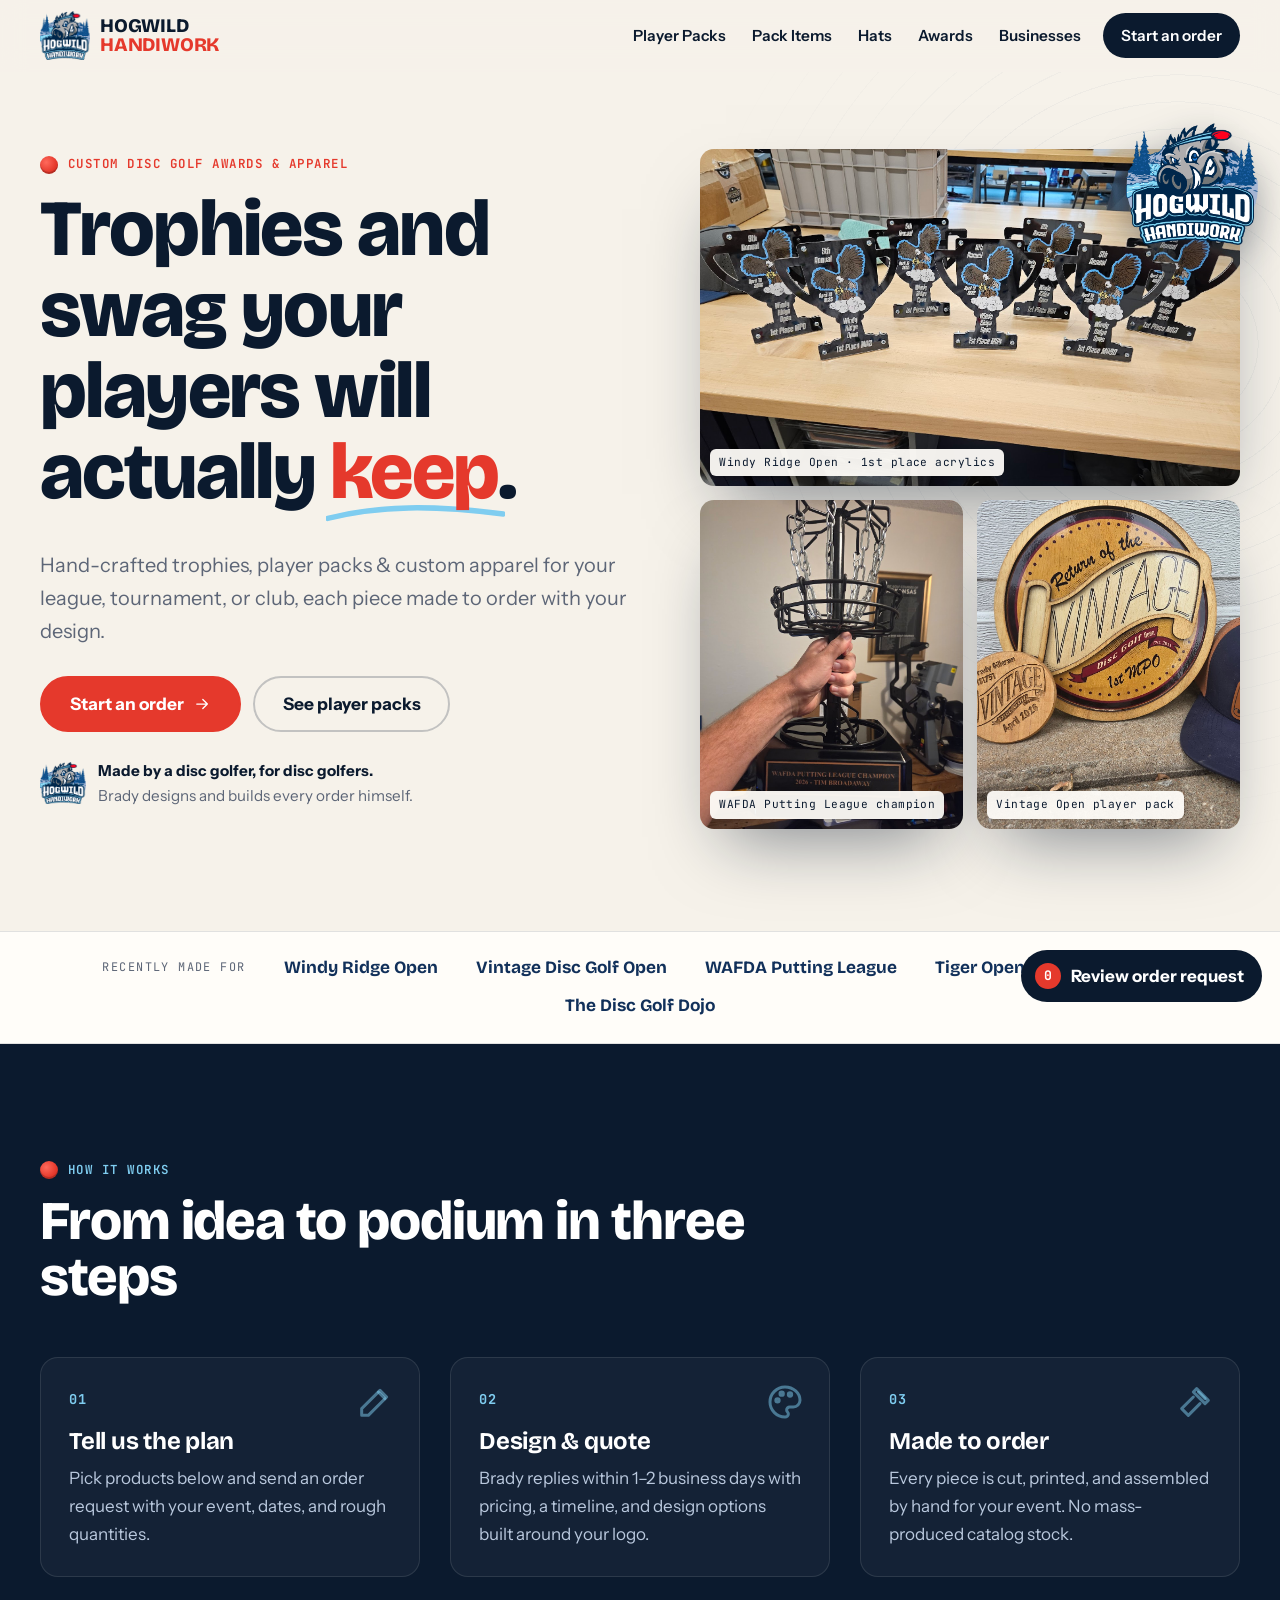
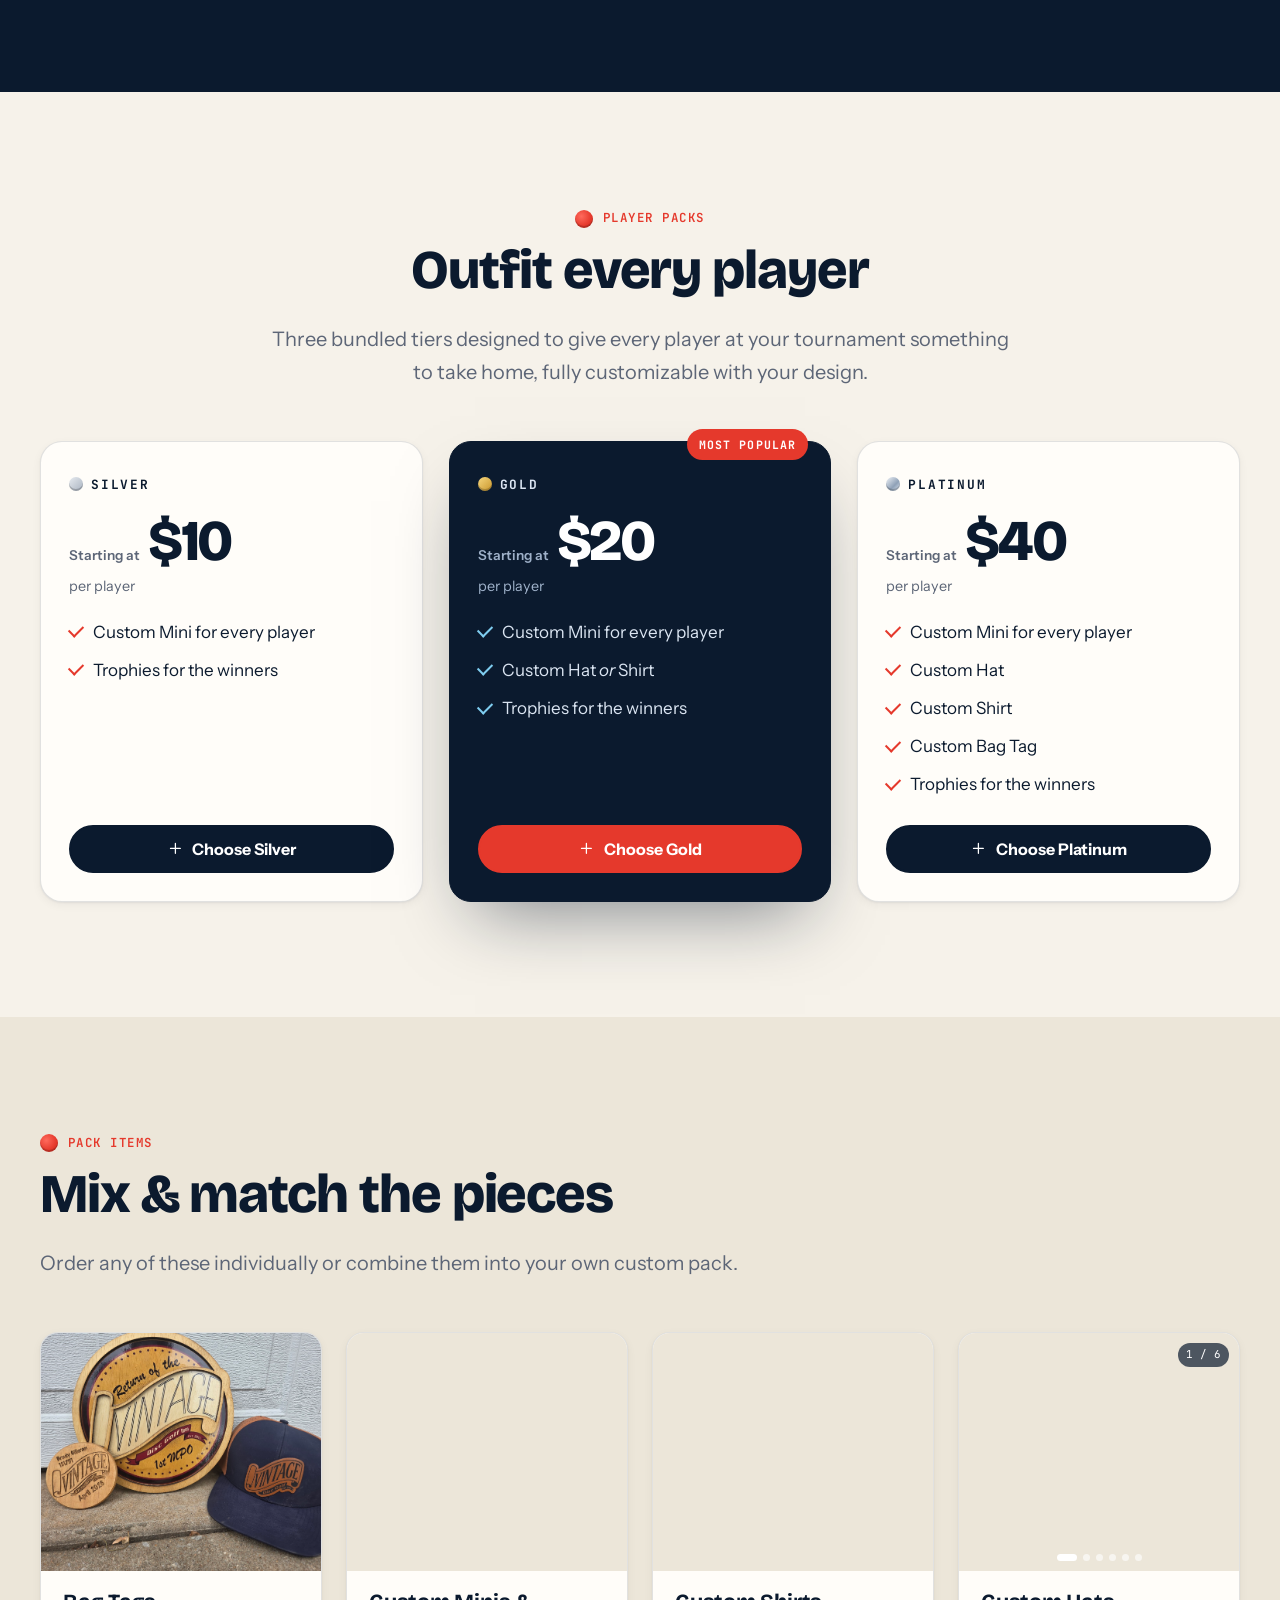
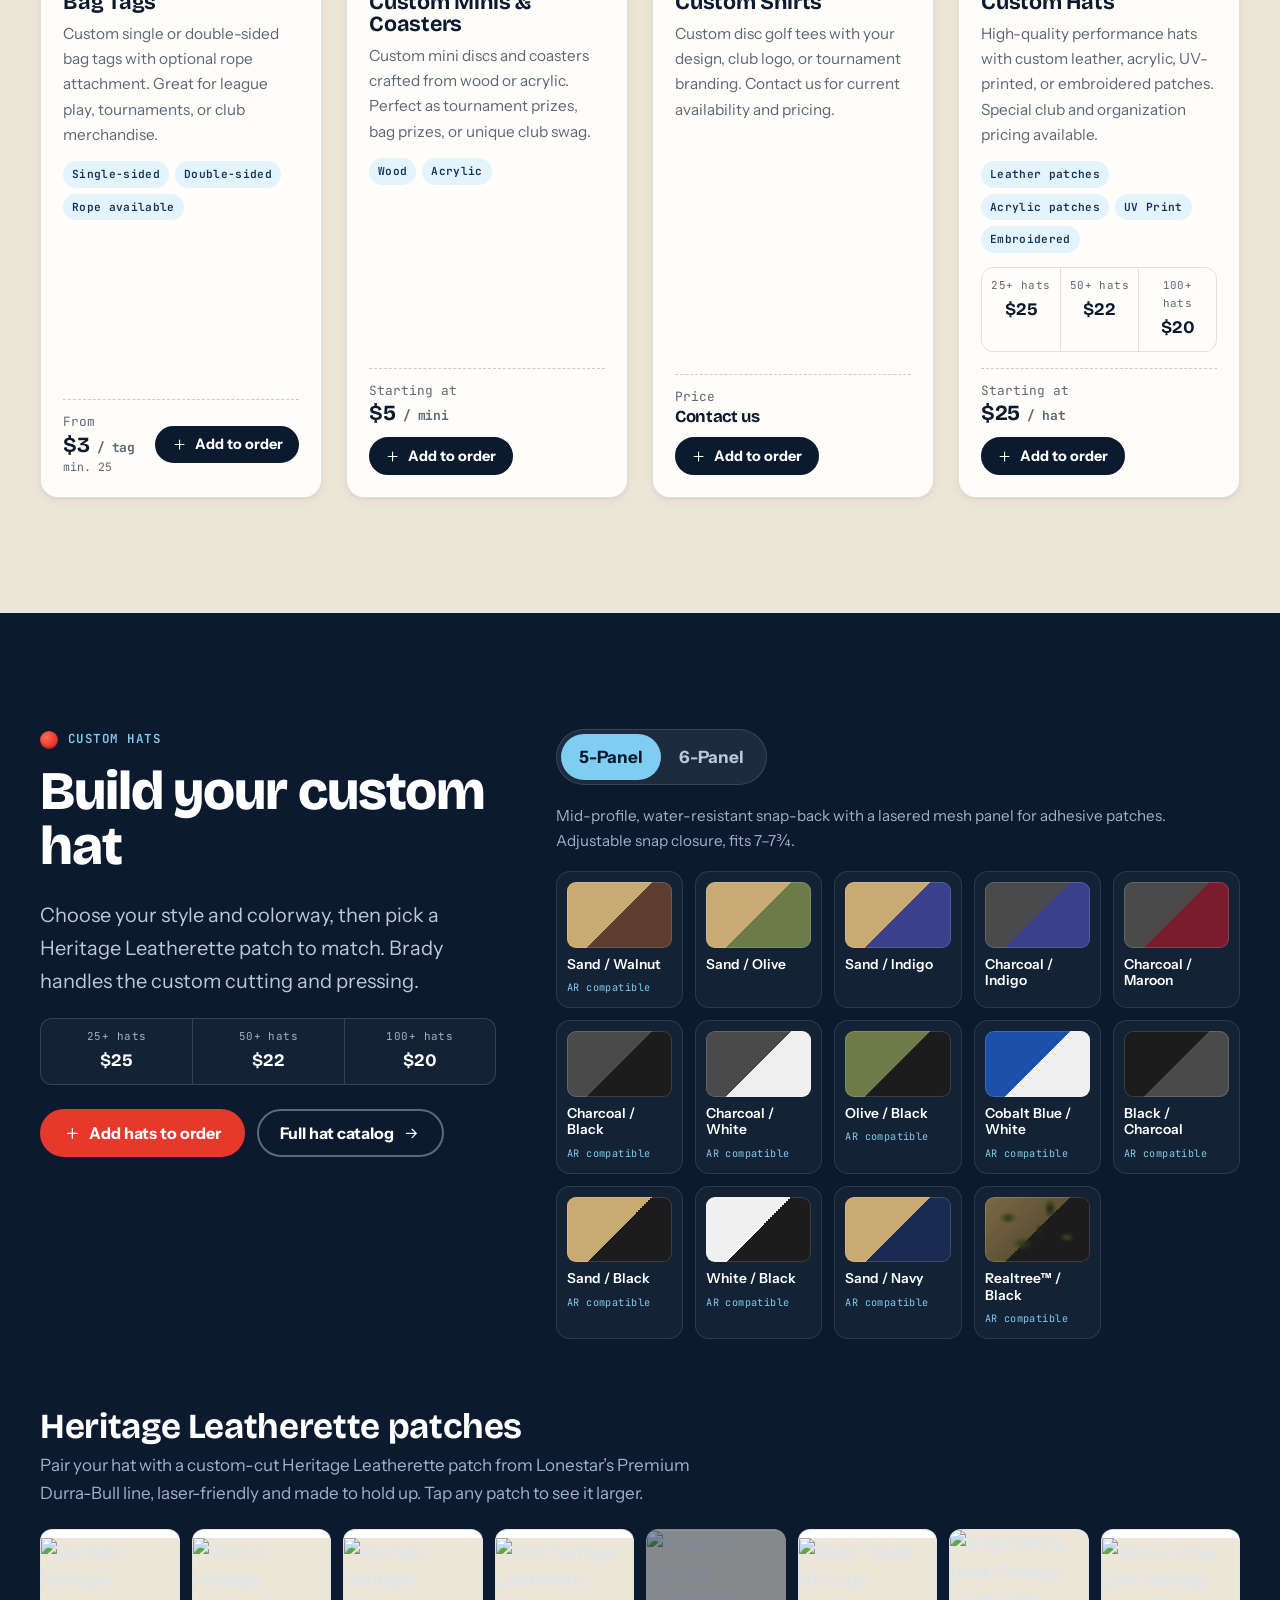
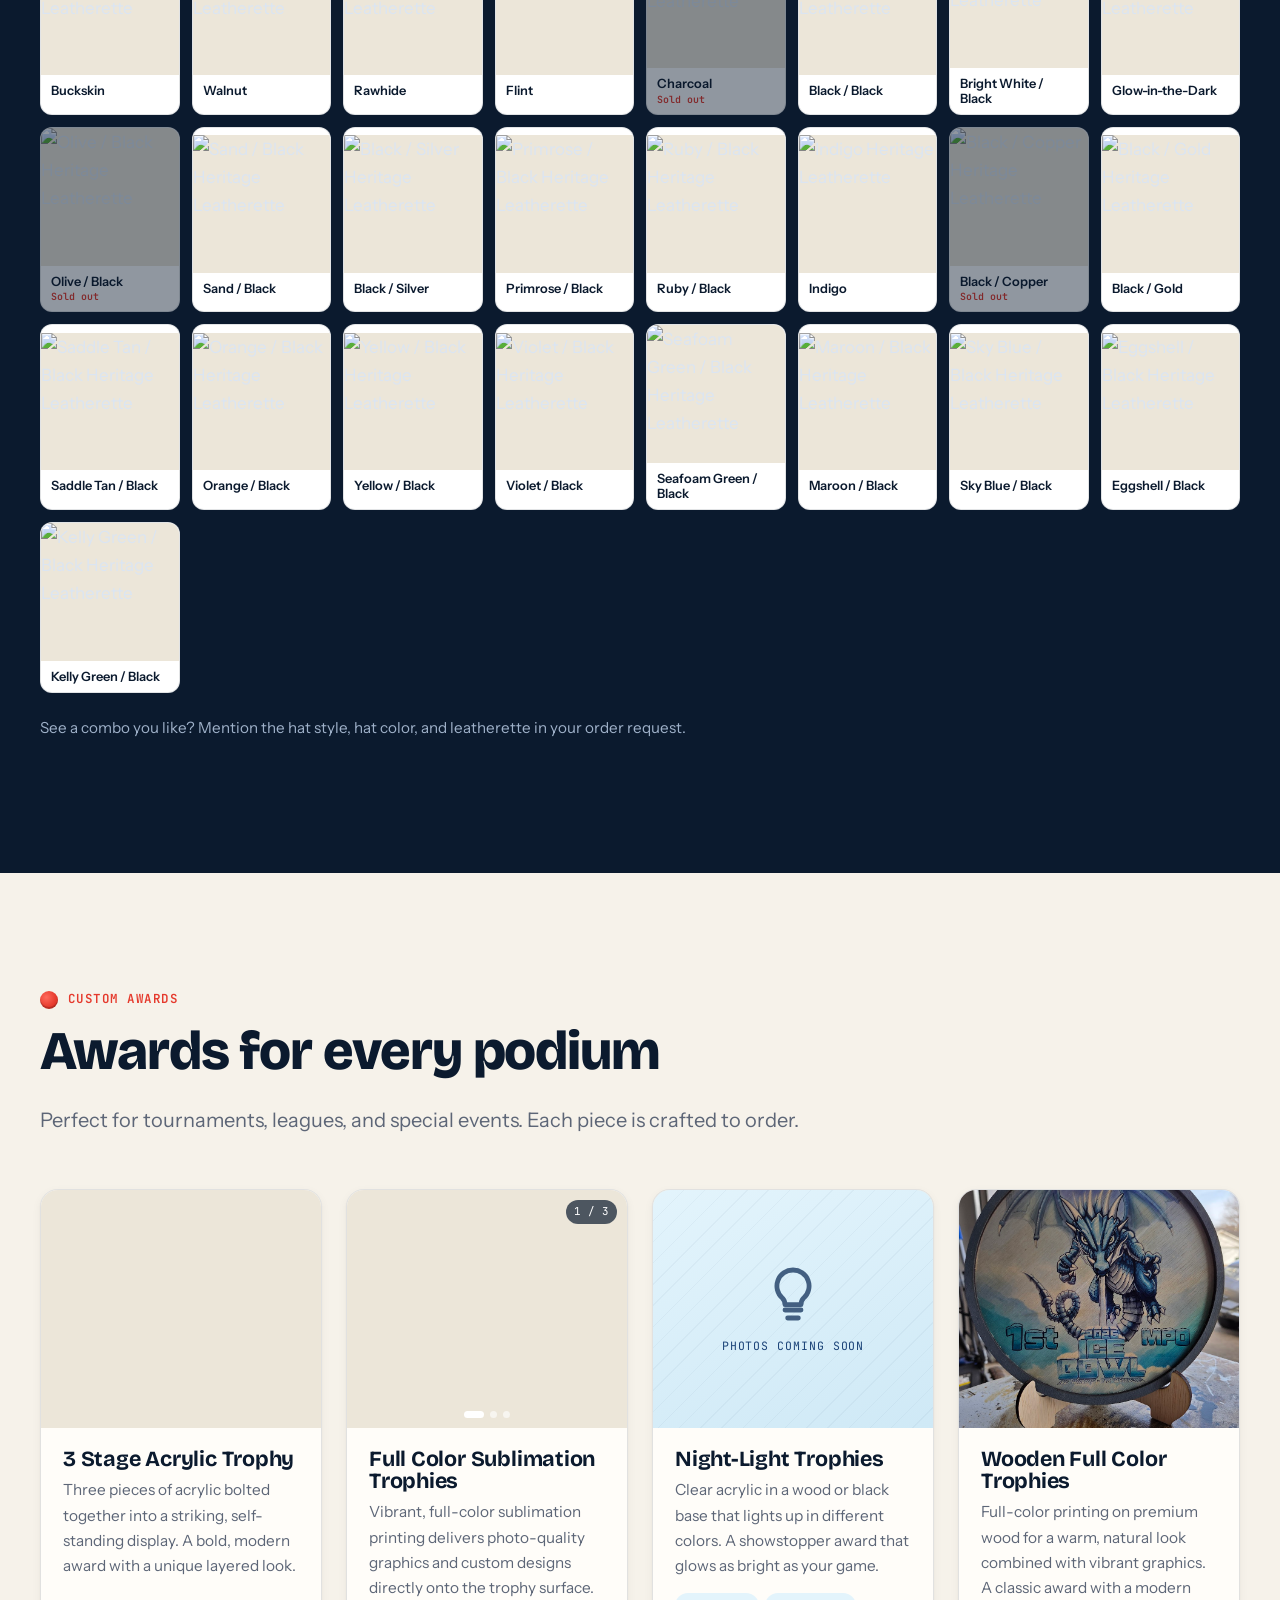
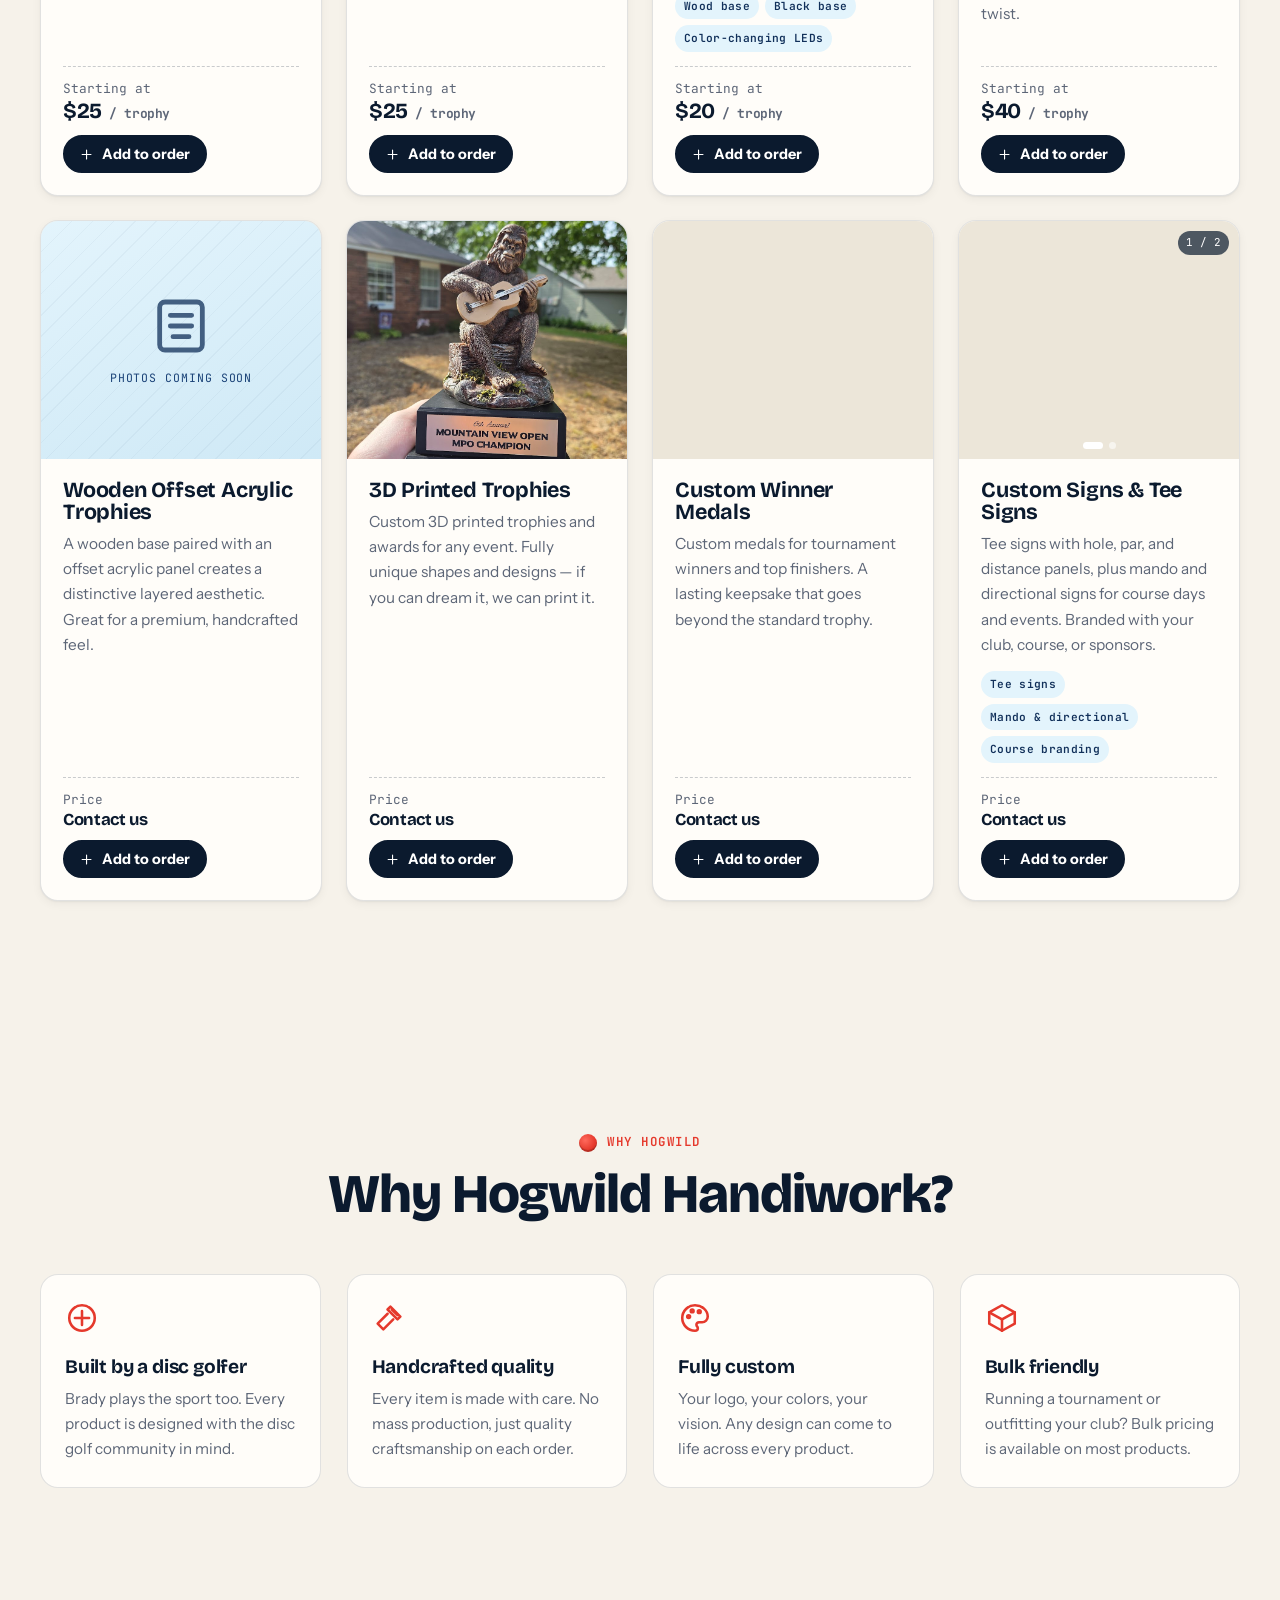
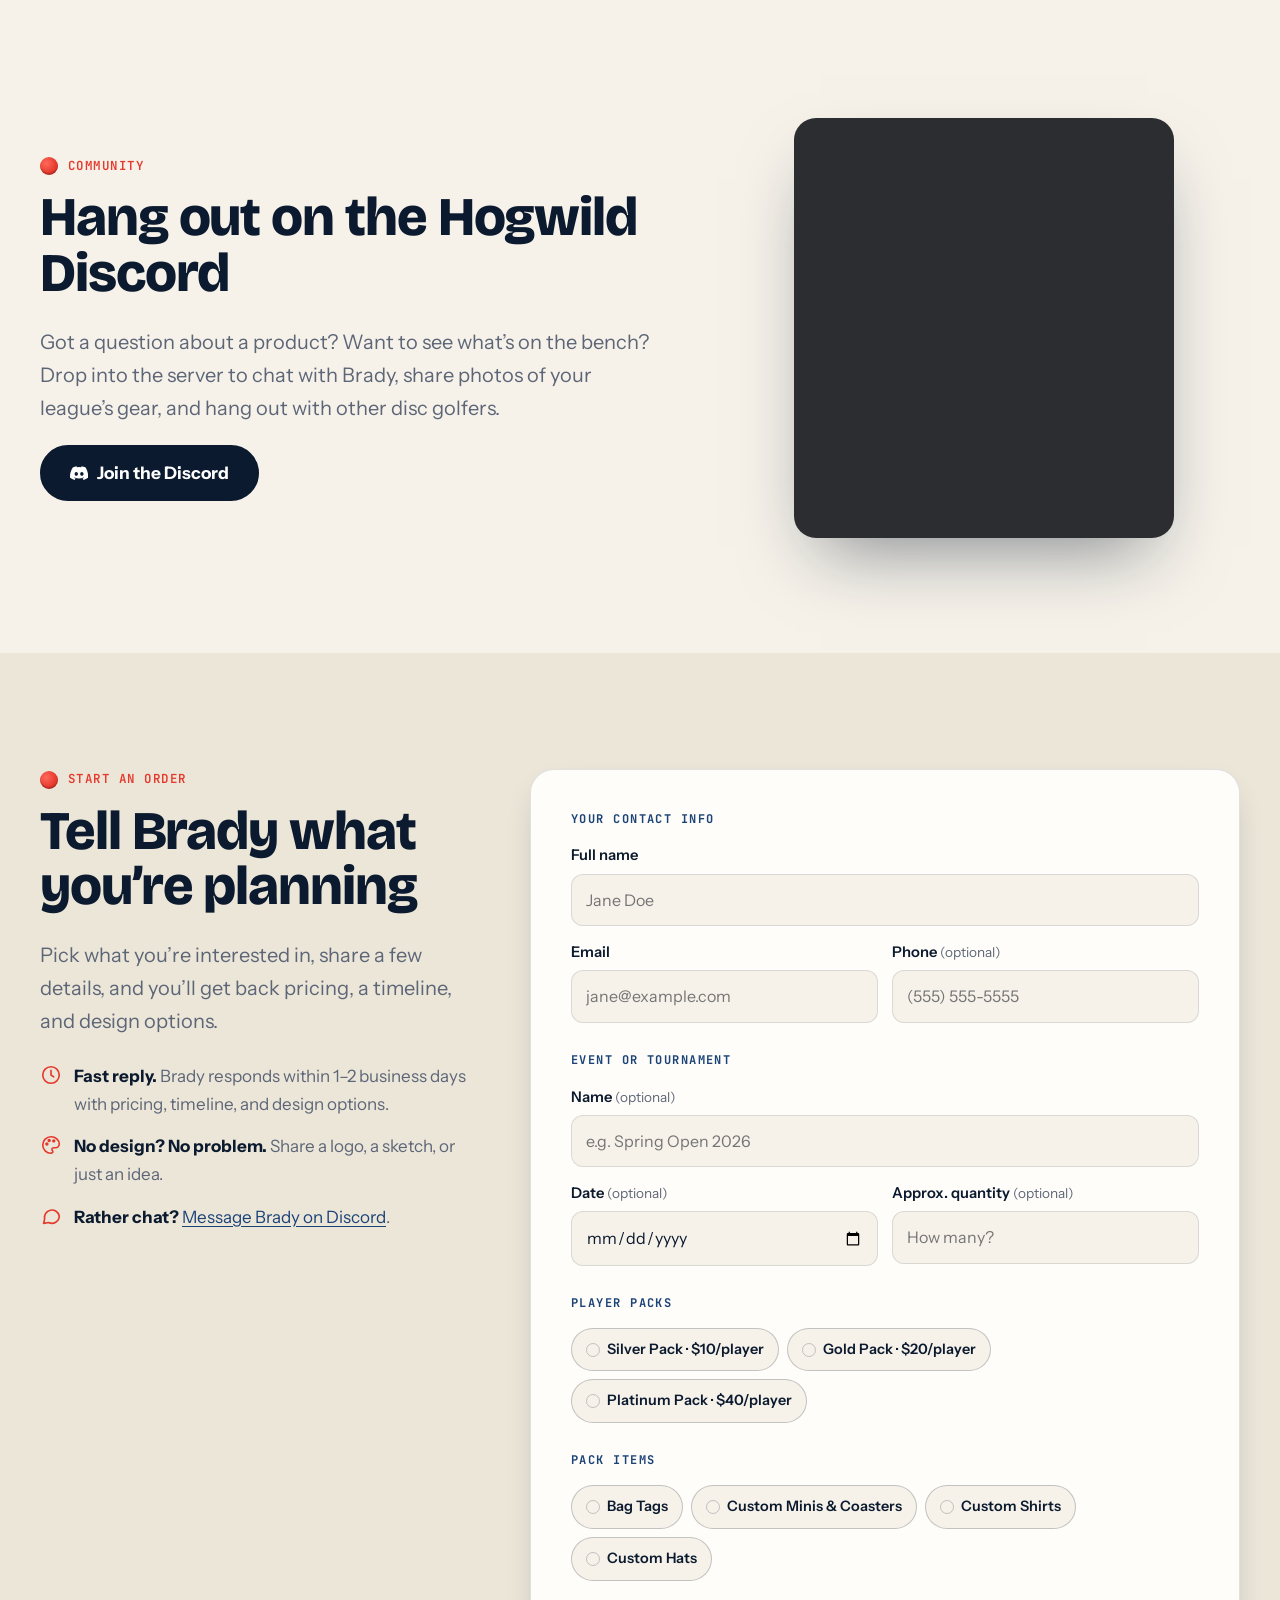
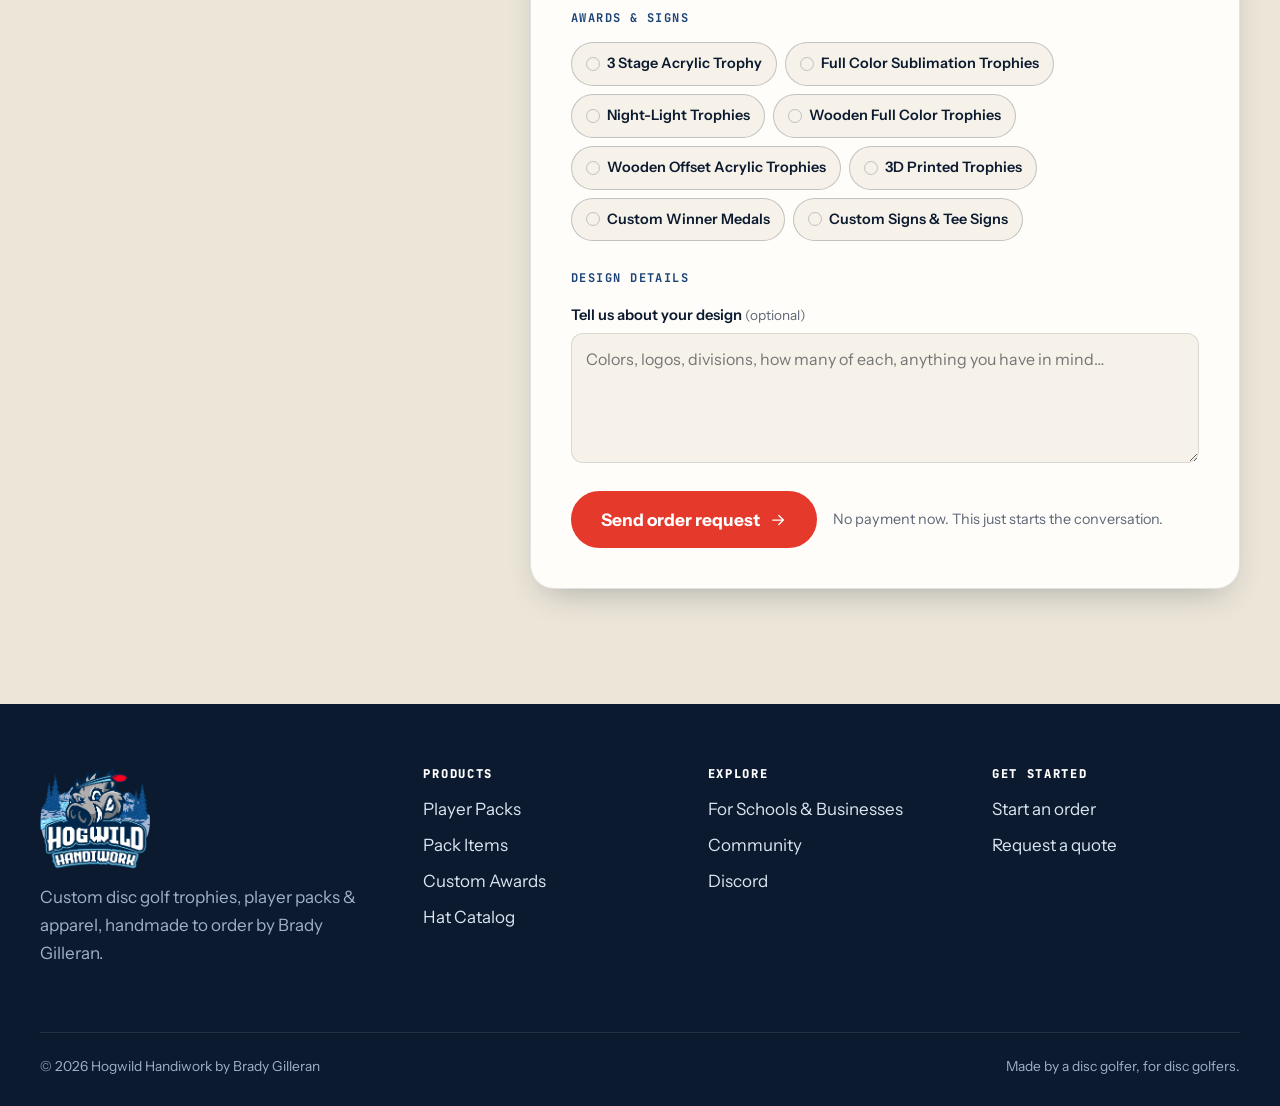
==== commit e9cf1029: "Redesign hogwildhandiwork.com: warmer workshop look, real photos up front New design system (css/sit" ====
--- a/index.html
+++ b/index.html
@@ -1,909 +1,580 @@
 <!DOCTYPE html>
-<html lang="en">
+<html lang="en" class="no-js">
 <head>
-  <meta charset="UTF-8">
-  <meta name="viewport" content="width=device-width, initial-scale=1.0">
-  <meta name="description" content="Custom disc golf trophies, player packs, and apparel by Brady Gilleran. Handcrafted awards for your league, tournament, or club.">
-  <title>Hogwild Handiwork — Custom Disc Golf Trophies &amp; Apparel</title>
-  <link rel="preconnect" href="https://fonts.googleapis.com">
-  <link rel="preconnect" href="https://fonts.gstatic.com" crossorigin>
-  <link href="https://fonts.googleapis.com/css2?family=Montserrat:wght@400;600;700;900&family=Inter:wght@400;500;600&display=swap" rel="stylesheet">
-  <!-- Open Graph / Social Preview -->
-  <meta property="og:type" content="website">
-  <meta property="og:url" content="https://hogwildhandiwork.com/">
-  <meta property="og:title" content="Hogwild Handiwork — Custom Disc Golf Trophies &amp; Apparel">
-  <meta property="og:description" content="Hand-crafted trophies &amp; custom apparel for your disc golf league, tournament, or club. Made by a disc golfer, for disc golfers.">
-  <meta property="og:image" content="https://hogwildhandiwork.com/images/HogwildHandiworkLogo.png">
-  <meta property="og:site_name" content="Hogwild Handiwork">
-  <meta name="twitter:card" content="summary_large_image">
-  <meta name="twitter:title" content="Hogwild Handiwork — Custom Disc Golf Trophies &amp; Apparel">
-  <meta name="twitter:description" content="Hand-crafted trophies &amp; custom apparel for your disc golf league, tournament, or club. Made by a disc golfer, for disc golfers.">
-  <meta name="twitter:image" content="https://hogwildhandiwork.com/images/HogwildHandiworkLogo.png">
-
-  <link rel="icon" href="/favicons/favicon.ico" sizes="any">
-  <link rel="icon" type="image/png" sizes="32x32" href="/favicons/favicon-32x32.png">
-  <link rel="icon" type="image/png" sizes="16x16" href="/favicons/favicon-16x16.png">
-  <link rel="stylesheet" href="css/style.css">
+	<meta charset="utf-8">
+	<meta name="viewport" content="width=device-width, initial-scale=1">
+	<title>Hogwild Handiwork | Custom Disc Golf Trophies, Player Packs &amp; Apparel</title>
+	<meta name="description" content="Handmade disc golf trophies, player packs, custom hats, bag tags, and minis for your league, tournament, or club. Made by a disc golfer, for disc golfers.">
+	<meta name="theme-color" content="#0b1a2e">
+	<link rel="canonical" href="https://www.hogwildhandiwork.com/">
+	<meta property="og:type" content="website">
+	<meta property="og:site_name" content="Hogwild Handiwork">
+	<meta property="og:url" content="https://www.hogwildhandiwork.com/">
+	<meta property="og:title" content="Hogwild Handiwork | Custom Disc Golf Trophies, Player Packs &amp; Apparel">
+	<meta property="og:description" content="Handmade disc golf trophies, player packs, custom hats, bag tags, and minis for your league, tournament, or club. Made by a disc golfer, for disc golfers.">
+	<meta property="og:image" content="https://www.hogwildhandiwork.com/images/HogwildHandiworkLogo.png">
+	<meta name="twitter:card" content="summary_large_image">
+	<link rel="icon" href="/favicons/favicon.ico" sizes="any">
+	<link rel="icon" type="image/png" sizes="32x32" href="/favicons/favicon-32x32.png">
+	<link rel="icon" type="image/png" sizes="16x16" href="/favicons/favicon-16x16.png">
+	<link rel="apple-touch-icon" href="/images/apple-touch-icon.png">
+	<link rel="preconnect" href="https://fonts.googleapis.com">
+	<link rel="preconnect" href="https://fonts.gstatic.com" crossorigin>
+	<link rel="stylesheet" href="https://fonts.googleapis.com/css2?family=Bricolage+Grotesque:opsz,wght@12..96,600;12..96,700;12..96,800&amp;family=Instrument+Sans:wght@400;500;600;700&amp;family=JetBrains+Mono:wght@500;600;700&amp;display=swap">
+	<link rel="stylesheet" href="/css/site.css?v=3">
 </head>
 <body>
-
-  <!-- ========== NAVIGATION ========== -->
-  <header id="nav-header">
-    <nav class="nav-container">
-      <a href="#home" class="nav-logo">
-        <div class="logo-text">
-          <span class="logo-top">HOGWILD</span>
-          <span class="logo-bottom">HANDIWORK</span>
-        </div>
-      </a>
-
-      <button class="nav-toggle" id="nav-toggle" aria-label="Toggle navigation" aria-expanded="false">
-        <span></span><span></span><span></span>
-      </button>
-
-      <ul class="nav-links" id="nav-links">
-        <li><a href="#home" class="nav-link">Home</a></li>
-        <li><a href="#player-packs" class="nav-link">Player Packs</a></li>
-        <li><a href="#pack-items" class="nav-link">Pack Items</a></li>
-        <li><a href="#hats" class="nav-link">Hats</a></li>
-        <li><a href="#awards" class="nav-link">Awards</a></li>
-        <li><a href="#community" class="nav-link">Community</a></li>
-        <li><a href="#contact" class="nav-link nav-link-cta">Order Now</a></li>
-      </ul>
-    </nav>
-  </header>
-
-  <!-- ========== HERO ========== -->
-  <section id="home" class="hero">
-    <div class="hero-bg-glow"></div>
-
-    <div class="hero-content">
-      <div class="hero-logo">
-        <img src="/images/HogwildHandiworkLogo.png" alt="Hogwild Handiwork">
-      </div>
-      <p class="hero-subtitle">
-        Hand-crafted trophies, player packs &amp; custom apparel for your league, tournament, or club.<br>
-        Made by a disc golfer, for disc golfers.
-      </p>
-    </div>
-  </section>
-
-  <!-- ========== PLAYER PACKS ========== -->
-  <section id="player-packs" class="section-packs">
-    <div class="container">
-      <div class="section-header">
-        <div class="section-tag">Player Packs</div>
-        <h2 class="section-title">Outfit Every Player</h2>
-        <p class="section-sub">Three bundled tiers designed to give every player at your tournament something to take home — fully customizable with your design.</p>
-      </div>
-
-      <div class="packs-grid">
-
-        <!-- Silver -->
-        <div class="pack-card pack-silver">
-          <div class="pack-tier">Silver</div>
-          <div class="pack-price">
-            <span class="pack-from">Starting at</span>
-            <strong>$10</strong>
-            <span class="pack-per">/ player</span>
-          </div>
-          <ul class="pack-items-list">
-            <li>Custom Mini for every player</li>
-            <li>Trophies for the winners</li>
-          </ul>
-          <button class="btn btn-order pack-cta" onclick="orderThis('player-pack-silver')">Get Silver Pack</button>
-        </div>
-
-        <!-- Gold (featured) -->
-        <div class="pack-card pack-gold pack-featured">
-          <div class="pack-badge">Most Popular</div>
-          <div class="pack-tier">Gold</div>
-          <div class="pack-price">
-            <span class="pack-from">Starting at</span>
-            <strong>$20</strong>
-            <span class="pack-per">/ player</span>
-          </div>
-          <ul class="pack-items-list">
-            <li>Custom Mini for every player</li>
-            <li>Custom Hat <em>or</em> Shirt</li>
-            <li>Trophies for the winners</li>
-          </ul>
-          <button class="btn btn-primary pack-cta" onclick="orderThis('player-pack-gold')">Get Gold Pack</button>
-        </div>
-
-        <!-- Platinum -->
-        <div class="pack-card pack-platinum">
-          <div class="pack-tier">Platinum</div>
-          <div class="pack-price">
-            <span class="pack-from">Starting at</span>
-            <strong>$40</strong>
-            <span class="pack-per">/ player</span>
-          </div>
-          <ul class="pack-items-list">
-            <li>Custom Mini for every player</li>
-            <li>Custom Hat</li>
-            <li>Custom Shirt</li>
-            <li>Custom Bag Tag</li>
-            <li>Trophies for the winners</li>
-          </ul>
-          <button class="btn btn-order pack-cta" onclick="orderThis('player-pack-platinum')">Get Platinum Pack</button>
-        </div>
-
-      </div>
-    </div>
-  </section>
-
-  <!-- ========== PLAYER PACK ITEMS ========== -->
-  <section id="pack-items" class="section-products section-alt">
-    <div class="container">
-      <div class="section-header">
-        <div class="section-tag">Pack Items</div>
-        <h2 class="section-title">Player Pack Items</h2>
-        <p class="section-sub">Order any of these individually or mix &amp; match them into your own custom pack.</p>
-      </div>
-
-      <div class="products-grid">
-
-        <div class="product-card" data-product="bag-tags">
-          <div class="product-carousel" data-product="bag-tags">
-            <div class="carousel-track"></div>
-            <div class="carousel-placeholder"><div class="product-image-bg">&#127991;</div></div>
-            <button class="carousel-btn carousel-prev" aria-label="Previous photo">&#8249;</button>
-            <button class="carousel-btn carousel-next" aria-label="Next photo">&#8250;</button>
-            <div class="carousel-dots"></div>
-          </div>
-          <div class="product-content">
-            <h3 class="product-name">Bag Tags</h3>
-            <p class="product-desc">Custom single or double-sided bag tags with optional rope attachment. Great for league play, tournaments, or club merchandise.</p>
-            <div class="product-details">
-              <span class="detail-tag">Single-sided</span>
-              <span class="detail-tag">Double-sided</span>
-              <span class="detail-tag">Rope available</span>
-            </div>
-            <div class="product-footer">
-              <div class="product-price">From <strong>$3</strong><span>/tag</span> <em class="product-note">&nbsp;(min. 25)</em></div>
-              <button class="btn btn-sm btn-order" onclick="orderThis('bag-tags')">Order This</button>
-            </div>
-          </div>
-        </div>
-
-        <div class="product-card" data-product="custom-minis">
-          <div class="product-carousel" data-product="custom-minis">
-            <div class="carousel-track"></div>
-            <div class="carousel-placeholder"><div class="product-image-bg">&#127967;</div></div>
-            <button class="carousel-btn carousel-prev" aria-label="Previous photo">&#8249;</button>
-            <button class="carousel-btn carousel-next" aria-label="Next photo">&#8250;</button>
-            <div class="carousel-dots"></div>
-          </div>
-          <div class="product-content">
-            <h3 class="product-name">Custom Minis &amp; Coasters</h3>
-            <p class="product-desc">Custom mini discs and coasters crafted from wood or acrylic. Perfect as tournament prizes, bag prizes, or unique club swag.</p>
-            <div class="product-details">
-              <span class="detail-tag">Wood</span>
-              <span class="detail-tag">Acrylic</span>
-            </div>
-            <div class="product-footer">
-              <div class="product-price">Starting at <strong>$5</strong><span>/mini</span></div>
-              <button class="btn btn-sm btn-order" onclick="orderThis('custom-minis')">Order This</button>
-            </div>
-          </div>
-        </div>
-
-        <div class="product-card" data-product="custom-tshirts">
-          <div class="product-carousel" data-product="custom-tshirts">
-            <div class="carousel-track"></div>
-            <div class="carousel-placeholder"><div class="product-image-bg">&#128085;</div></div>
-            <button class="carousel-btn carousel-prev" aria-label="Previous photo">&#8249;</button>
-            <button class="carousel-btn carousel-next" aria-label="Next photo">&#8250;</button>
-            <div class="carousel-dots"></div>
-          </div>
-          <div class="product-content">
-            <h3 class="product-name">Custom Shirts</h3>
-            <p class="product-desc">Custom disc golf tees with your design, club logo, or tournament branding. Contact us for current availability and pricing.</p>
-            <div class="product-footer">
-              <div class="product-price"><strong>Contact for pricing</strong></div>
-              <button class="btn btn-sm btn-order" onclick="orderThis('custom-tshirts')">Order This</button>
-            </div>
-          </div>
-        </div>
-
-        <div class="product-card" data-product="custom-hats">
-          <div class="product-carousel" data-product="custom-hats">
-            <div class="carousel-track"></div>
-            <div class="carousel-placeholder"><div class="product-image-bg">&#129346;</div></div>
-            <button class="carousel-btn carousel-prev" aria-label="Previous photo">&#8249;</button>
-            <button class="carousel-btn carousel-next" aria-label="Next photo">&#8250;</button>
-            <div class="carousel-dots"></div>
-          </div>
-          <div class="product-content">
-            <h3 class="product-name">Custom Hats</h3>
-            <p class="product-desc">High-quality performance hats with custom leather, acrylic, UV-printed, or embroidered patches. Special club and organization pricing available.</p>
-            <div class="product-details">
-              <span class="detail-tag">Leather patches</span>
-              <span class="detail-tag">Acrylic patches</span>
-              <span class="detail-tag">UV Print</span>
-              <span class="detail-tag">Embroidered</span>
-            </div>
-            <div class="pricing-tiers">
-              <div class="tier">
-                <span class="tier-qty">25+ hats</span>
-                <span class="tier-price">$25 each</span>
-              </div>
-              <div class="tier-sep"></div>
-              <div class="tier">
-                <span class="tier-qty">50+ hats</span>
-                <span class="tier-price">$22 each</span>
-              </div>
-              <div class="tier-sep"></div>
-              <div class="tier">
-                <span class="tier-qty">100+ hats</span>
-                <span class="tier-price">$20 each</span>
-              </div>
-            </div>
-            <div class="product-footer">
-              <div class="product-price">Starting at <strong>$25</strong><span>/hat</span></div>
-              <button class="btn btn-sm btn-order" onclick="orderThis('custom-hats')">Order This</button>
-            </div>
-          </div>
-        </div>
-
-      </div>
-    </div>
-  </section>
-
-  <!-- ========== CUSTOM HATS ========== -->
-  <section id="hats" class="section-hats">
-    <div class="container">
-      <div class="section-header">
-        <div class="section-tag">Custom Hats</div>
-        <h2 class="section-title">Build Your Custom Hat</h2>
-        <p class="section-sub">Choose your style and colorway, then pick a Heritage Leatherette patch to match. Brady handles the custom cutting and pressing.</p>
-      </div>
-
-      <!-- Style Tabs -->
-      <div class="hat-tabs">
-        <button class="hat-tab hat-tab-active" data-panel="5-panel">5-Panel</button>
-        <button class="hat-tab" data-panel="6-panel">6-Panel</button>
-      </div>
-
-      <!-- 5-Panel -->
-      <div class="hat-panel" id="hat-panel-5-panel">
-        <p class="hat-panel-desc">Mid-profile, water-resistant snap-back with lasered mesh panel for adhesive patches. Adjustable snap enclosure, fits 7–7¾.</p>
-        <div class="hat-colors-grid">
-          <div class="hat-color-card">
-            <div class="hat-swatch" style="background: linear-gradient(135deg, #C9AA72 50%, #5C3D2E 50%)"></div>
-            <span class="swatch-label">Sand / Walnut</span>
-            <span class="swatch-ar">AR Compatible</span>
-          </div>
-          <div class="hat-color-card">
-            <div class="hat-swatch" style="background: linear-gradient(135deg, #C9AA72 50%, #6B7C48 50%)"></div>
-            <span class="swatch-label">Sand / Olive</span>
-          </div>
-          <div class="hat-color-card">
-            <div class="hat-swatch" style="background: linear-gradient(135deg, #C9AA72 50%, #3B3F8C 50%)"></div>
-            <span class="swatch-label">Sand / Indigo</span>
-          </div>
-          <div class="hat-color-card">
-            <div class="hat-swatch" style="background: linear-gradient(135deg, #4A4A4A 50%, #3B3F8C 50%)"></div>
-            <span class="swatch-label">Charcoal / Indigo</span>
-          </div>
-          <div class="hat-color-card">
-            <div class="hat-swatch" style="background: linear-gradient(135deg, #4A4A4A 50%, #7A1C2E 50%)"></div>
-            <span class="swatch-label">Charcoal / Maroon</span>
-          </div>
-          <div class="hat-color-card">
-            <div class="hat-swatch" style="background: linear-gradient(135deg, #4A4A4A 50%, #1C1C1C 50%)"></div>
-            <span class="swatch-label">Charcoal / Black</span>
-            <span class="swatch-ar">AR Compatible</span>
-          </div>
-          <div class="hat-color-card">
-            <div class="hat-swatch" style="background: linear-gradient(135deg, #4A4A4A 50%, #F0F0F0 50%)"></div>
-            <span class="swatch-label">Charcoal / White</span>
-            <span class="swatch-ar">AR Compatible</span>
-          </div>
-          <div class="hat-color-card">
-            <div class="hat-swatch" style="background: linear-gradient(135deg, #6B7C48 50%, #1C1C1C 50%)"></div>
-            <span class="swatch-label">Olive / Black</span>
-            <span class="swatch-ar">AR Compatible</span>
-          </div>
-          <div class="hat-color-card">
-            <div class="hat-swatch" style="background: linear-gradient(135deg, #1B4FA8 50%, #F0F0F0 50%)"></div>
-            <span class="swatch-label">Cobalt Blue / White</span>
-            <span class="swatch-ar">AR Compatible</span>
-          </div>
-          <div class="hat-color-card">
-            <div class="hat-swatch" style="background: linear-gradient(135deg, #1C1C1C 50%, #4A4A4A 50%)"></div>
-            <span class="swatch-label">Black / Charcoal</span>
-            <span class="swatch-ar">AR Compatible</span>
-          </div>
-          <div class="hat-color-card">
-            <div class="hat-swatch" style="background: linear-gradient(135deg, #C9AA72 50%, #1C1C1C 50%)"></div>
-            <span class="swatch-label">Sand / Black</span>
-            <span class="swatch-ar">AR Compatible</span>
-          </div>
-          <div class="hat-color-card">
-            <div class="hat-swatch" style="background: linear-gradient(135deg, #F0F0F0 50%, #1C1C1C 50%)"></div>
-            <span class="swatch-label">White / Black</span>
-            <span class="swatch-ar">AR Compatible</span>
-          </div>
-          <div class="hat-color-card">
-            <div class="hat-swatch" style="background: linear-gradient(135deg, #C9AA72 50%, #1A2B52 50%)"></div>
-            <span class="swatch-label">Sand / Navy</span>
-            <span class="swatch-ar">AR Compatible</span>
-          </div>
-          <div class="hat-color-card">
-            <div class="hat-swatch hat-swatch-realtree"></div>
-            <span class="swatch-label">Realtree&#8482; / Black</span>
-            <span class="swatch-ar">AR Compatible</span>
-          </div>
-        </div>
-      </div>
-
-      <!-- 6-Panel -->
-      <div class="hat-panel hat-panel-hidden" id="hat-panel-6-panel">
-        <p class="hat-panel-desc">Mid-profile, water-resistant snap-back with lasered mesh panel for adhesive patches. Adjustable snap enclosure, fits 7–7¾.</p>
-        <div class="hat-colors-grid">
-          <div class="hat-color-card">
-            <div class="hat-swatch" style="background: linear-gradient(135deg, #4A4A4A 50%, #1C1C1C 50%)"></div>
-            <span class="swatch-label">Charcoal / Black</span>
-            <span class="swatch-ar">AR Compatible</span>
-          </div>
-          <div class="hat-color-card">
-            <div class="hat-swatch" style="background: linear-gradient(135deg, #4A4A4A 50%, #F0F0F0 50%)"></div>
-            <span class="swatch-label">Charcoal / White</span>
-            <span class="swatch-ar">AR Compatible</span>
-          </div>
-          <div class="hat-color-card">
-            <div class="hat-swatch" style="background: #1C1C1C; opacity: 0.4"></div>
-            <span class="swatch-label">Black / Black</span>
-            <span class="swatch-sold-out">Unavailable</span>
-          </div>
-          <div class="hat-color-card">
-            <div class="hat-swatch" style="background: linear-gradient(135deg, #6B7C48 50%, #1C1C1C 50%)"></div>
-            <span class="swatch-label">Olive / Black</span>
-            <span class="swatch-ar">AR Compatible</span>
-          </div>
-          <div class="hat-color-card">
-            <div class="hat-swatch" style="background: linear-gradient(135deg, #1A2B52 50%, #C68642 50%)"></div>
-            <span class="swatch-label">Navy / Caramel</span>
-            <span class="swatch-ar">AR Compatible</span>
-          </div>
-          <div class="hat-color-card">
-            <div class="hat-swatch" style="background: #1A2B52; opacity: 0.4"></div>
-            <span class="swatch-label">Navy / Navy</span>
-            <span class="swatch-sold-out">Unavailable</span>
-          </div>
-          <div class="hat-color-card">
-            <div class="hat-swatch" style="background: linear-gradient(135deg, #C9AA72 50%, #1C1C1C 50%)"></div>
-            <span class="swatch-label">Sand / Black</span>
-            <span class="swatch-ar">AR Compatible</span>
-          </div>
-          <div class="hat-color-card">
-            <div class="hat-swatch" style="background: linear-gradient(135deg, #C9AA72 50%, #1A2B52 50%)"></div>
-            <span class="swatch-label">Sand / Navy</span>
-            <span class="swatch-ar">AR Compatible</span>
-          </div>
-          <div class="hat-color-card">
-            <div class="hat-swatch" style="background: linear-gradient(135deg, #F0F0F0 50%, #1C1C1C 50%)"></div>
-            <span class="swatch-label">White / Black</span>
-            <span class="swatch-ar">AR Compatible</span>
-          </div>
-          <div class="hat-color-card">
-            <div class="hat-swatch hat-swatch-realtree"></div>
-            <span class="swatch-label">Realtree&#8482; / Black</span>
-            <span class="swatch-ar">AR Compatible</span>
-          </div>
-        </div>
-      </div>
-
-      <!-- Heritage Leatherette -->
-      <div class="leather-section">
-        <h3 class="leather-title">Heritage Leatherette Patches</h3>
-        <p class="leather-desc">Pair your hat with a custom-cut Heritage Leatherette patch from Lonestar's Premium Durra-Bull line — laser-friendly and made to hold up. Click any patch to preview it larger.</p>
-        <div class="hat-photos-grid">
-          <div class="hat-photo-card">
-            <div class="hat-photo-wrap"><img class="hat-photo-img" src="https://lonestaradhesive.com/cdn/shop/files/heritage-collection-buckskin-durra-bull-premium-leatherette-sheets-12x24-196106.png?width=400" alt="Buckskin Heritage Leatherette" loading="lazy"></div>
-            <div class="hat-photo-info"><span class="hat-photo-name">Buckskin</span></div>
-          </div>
-          <div class="hat-photo-card">
-            <div class="hat-photo-wrap"><img class="hat-photo-img" src="https://lonestaradhesive.com/cdn/shop/files/heritage-collection-walnut-durra-bull-premium-leatherette-sheets-12x24-421960.png?width=400" alt="Walnut Heritage Leatherette" loading="lazy"></div>
-            <div class="hat-photo-info"><span class="hat-photo-name">Walnut</span></div>
-          </div>
-          <div class="hat-photo-card">
-            <div class="hat-photo-wrap"><img class="hat-photo-img" src="https://lonestaradhesive.com/cdn/shop/files/heritage-collection-rawhide-durra-bull-premium-leatherette-sheets-12x24-770393.png?width=400" alt="Rawhide Heritage Leatherette" loading="lazy"></div>
-            <div class="hat-photo-info"><span class="hat-photo-name">Rawhide</span></div>
-          </div>
-          <div class="hat-photo-card">
-            <div class="hat-photo-wrap"><img class="hat-photo-img" src="https://lonestaradhesive.com/cdn/shop/files/heritage-collection-flint-durra-bull-premium-leatherette-sheets-12x24-813601.png?width=400" alt="Flint Heritage Leatherette" loading="lazy"></div>
-            <div class="hat-photo-info"><span class="hat-photo-name">Flint</span></div>
-          </div>
-          <div class="hat-photo-card unavailable">
-            <div class="hat-photo-wrap"><img class="hat-photo-img" src="https://lonestaradhesive.com/cdn/shop/files/heritage-collection-charcoal-durra-bull-premium-leatherette-sheets-12x24-887766.png?width=400" alt="Charcoal Heritage Leatherette" loading="lazy"></div>
-            <div class="hat-photo-info"><span class="hat-photo-name">Charcoal</span><span class="swatch-sold-out">Sold Out</span></div>
-          </div>
-          <div class="hat-photo-card">
-            <div class="hat-photo-wrap"><img class="hat-photo-img" src="https://lonestaradhesive.com/cdn/shop/files/heritage-collection-black-black-durra-bull-premium-leatherette-sheets-12x24-623352.png?width=400" alt="Black / Black Heritage Leatherette" loading="lazy"></div>
-            <div class="hat-photo-info"><span class="hat-photo-name">Black / Black</span></div>
-          </div>
-          <div class="hat-photo-card">
-            <div class="hat-photo-wrap"><img class="hat-photo-img" src="https://lonestaradhesive.com/cdn/shop/files/heritage-collection-bright-white-black-durra-bull-premium-leatherette-sheets-12x24-107217.png?width=400" alt="Bright White / Black Heritage Leatherette" loading="lazy"></div>
-            <div class="hat-photo-info"><span class="hat-photo-name">Bright White / Black</span></div>
-          </div>
-          <div class="hat-photo-card">
-            <div class="hat-photo-wrap"><img class="hat-photo-img" src="https://lonestaradhesive.com/cdn/shop/files/heritage-collection-glow-in-the-dark-durra-bull-premium-leatherette-sheets-12x24-828943.png?width=400" alt="Glow-in-the-Dark Heritage Leatherette" loading="lazy"></div>
-            <div class="hat-photo-info"><span class="hat-photo-name">Glow-in-the-Dark</span></div>
-          </div>
-          <div class="hat-photo-card unavailable">
-            <div class="hat-photo-wrap"><img class="hat-photo-img" src="https://lonestaradhesive.com/cdn/shop/files/heritage-collection-olive-black-durra-bull-premium-leatherette-sheets-12x24-533019.png?width=400" alt="Olive / Black Heritage Leatherette" loading="lazy"></div>
-            <div class="hat-photo-info"><span class="hat-photo-name">Olive / Black</span><span class="swatch-sold-out">Sold Out</span></div>
-          </div>
-          <div class="hat-photo-card">
-            <div class="hat-photo-wrap"><img class="hat-photo-img" src="https://lonestaradhesive.com/cdn/shop/files/heritage-collection-sand-black-durra-bull-premium-leatherette-sheets-12x24-822019.png?width=400" alt="Sand / Black Heritage Leatherette" loading="lazy"></div>
-            <div class="hat-photo-info"><span class="hat-photo-name">Sand / Black</span></div>
-          </div>
-          <div class="hat-photo-card">
-            <div class="hat-photo-wrap"><img class="hat-photo-img" src="https://lonestaradhesive.com/cdn/shop/files/heritage-collection-black-silver-durra-bull-premium-leatherette-sheets-12x24-331416.png?width=400" alt="Black / Silver Heritage Leatherette" loading="lazy"></div>
-            <div class="hat-photo-info"><span class="hat-photo-name">Black / Silver</span></div>
-          </div>
-          <div class="hat-photo-card">
-            <div class="hat-photo-wrap"><img class="hat-photo-img" src="https://lonestaradhesive.com/cdn/shop/files/heritage-collection-primrose-black-durra-bull-premium-leatherette-sheets-12x24-818374.png?width=400" alt="Primrose / Black Heritage Leatherette" loading="lazy"></div>
-            <div class="hat-photo-info"><span class="hat-photo-name">Primrose / Black</span></div>
-          </div>
-          <div class="hat-photo-card">
-            <div class="hat-photo-wrap"><img class="hat-photo-img" src="https://lonestaradhesive.com/cdn/shop/files/heritage-collection-ruby-black-durra-bull-premium-leatherettesheets-12x24-528757.png?width=400" alt="Ruby / Black Heritage Leatherette" loading="lazy"></div>
-            <div class="hat-photo-info"><span class="hat-photo-name">Ruby / Black</span></div>
-          </div>
-          <div class="hat-photo-card">
-            <div class="hat-photo-wrap"><img class="hat-photo-img" src="https://lonestaradhesive.com/cdn/shop/files/heritage-collection-indigo-durra-bull-premium-leatherette-sheets-12x24-961671.png?width=400" alt="Indigo Heritage Leatherette" loading="lazy"></div>
-            <div class="hat-photo-info"><span class="hat-photo-name">Indigo</span></div>
-          </div>
-          <div class="hat-photo-card unavailable">
-            <div class="hat-photo-wrap"><img class="hat-photo-img" src="https://lonestaradhesive.com/cdn/shop/files/heritage-collection-black-copper-durra-bull-premium-leatherette-sheets-12x24-692463.png?width=400" alt="Black / Copper Heritage Leatherette" loading="lazy"></div>
-            <div class="hat-photo-info"><span class="hat-photo-name">Black / Copper</span><span class="swatch-sold-out">Sold Out</span></div>
-          </div>
-          <div class="hat-photo-card">
-            <div class="hat-photo-wrap"><img class="hat-photo-img" src="https://lonestaradhesive.com/cdn/shop/files/heritage-collection-black-gold-durra-bull-premium-leatherette-sheets-12x24-877259.png?width=400" alt="Black / Gold Heritage Leatherette" loading="lazy"></div>
-            <div class="hat-photo-info"><span class="hat-photo-name">Black / Gold</span></div>
-          </div>
-          <div class="hat-photo-card">
-            <div class="hat-photo-wrap"><img class="hat-photo-img" src="https://lonestaradhesive.com/cdn/shop/files/heritage-collection-saddle-tan-black-durra-bull-premium-leatherette-sheets-12x24-7679007.jpg?width=400" alt="Saddle Tan / Black Heritage Leatherette" loading="lazy"></div>
-            <div class="hat-photo-info"><span class="hat-photo-name">Saddle Tan / Black</span></div>
-          </div>
-          <div class="hat-photo-card">
-            <div class="hat-photo-wrap"><img class="hat-photo-img" src="https://lonestaradhesive.com/cdn/shop/files/heritage-collection-orange-black-durra-bull-premium-leatherette-sheets-12x24-308807.png?width=400" alt="Orange / Black Heritage Leatherette" loading="lazy"></div>
-            <div class="hat-photo-info"><span class="hat-photo-name">Orange / Black</span></div>
-          </div>
-          <div class="hat-photo-card">
-            <div class="hat-photo-wrap"><img class="hat-photo-img" src="https://lonestaradhesive.com/cdn/shop/files/heritage-collection-yellow-black-durra-bull-premium-leatherette-sheets-12x24-471613.png?width=400" alt="Yellow / Black Heritage Leatherette" loading="lazy"></div>
-            <div class="hat-photo-info"><span class="hat-photo-name">Yellow / Black</span></div>
-          </div>
-          <div class="hat-photo-card">
-            <div class="hat-photo-wrap"><img class="hat-photo-img" src="https://lonestaradhesive.com/cdn/shop/files/heritage-collection-violet-black-durra-bull-premium-leatherette-sheets-12x24-313056.png?width=400" alt="Violet / Black Heritage Leatherette" loading="lazy"></div>
-            <div class="hat-photo-info"><span class="hat-photo-name">Violet / Black</span></div>
-          </div>
-          <div class="hat-photo-card">
-            <div class="hat-photo-wrap"><img class="hat-photo-img" src="https://lonestaradhesive.com/cdn/shop/files/heritage-collection-seafoam-green-black-durra-bull-premium-leatherette-sheets-12x24-307407.png?width=400" alt="Seafoam Green / Black Heritage Leatherette" loading="lazy"></div>
-            <div class="hat-photo-info"><span class="hat-photo-name">Seafoam Green / Black</span></div>
-          </div>
-          <div class="hat-photo-card">
-            <div class="hat-photo-wrap"><img class="hat-photo-img" src="https://lonestaradhesive.com/cdn/shop/files/heritage-collection-maroon-black-durra-bull-premium-leatherette-sheets-12x24-719751.png?width=400" alt="Maroon / Black Heritage Leatherette" loading="lazy"></div>
-            <div class="hat-photo-info"><span class="hat-photo-name">Maroon / Black</span></div>
-          </div>
-          <div class="hat-photo-card">
-            <div class="hat-photo-wrap"><img class="hat-photo-img" src="https://lonestaradhesive.com/cdn/shop/files/heritage-collection-sky-blue-black-durra-bull-premium-leatherette-sheets-12x24-503042.png?width=400" alt="Sky Blue / Black Heritage Leatherette" loading="lazy"></div>
-            <div class="hat-photo-info"><span class="hat-photo-name">Sky Blue / Black</span></div>
-          </div>
-          <div class="hat-photo-card">
-            <div class="hat-photo-wrap"><img class="hat-photo-img" src="https://lonestaradhesive.com/cdn/shop/files/heritage-collection-eggshell-black-durra-bull-premium-leatherette-sheets-12x24-749116.png?width=400" alt="Eggshell / Black Heritage Leatherette" loading="lazy"></div>
-            <div class="hat-photo-info"><span class="hat-photo-name">Eggshell / Black</span></div>
-          </div>
-          <div class="hat-photo-card">
-            <div class="hat-photo-wrap"><img class="hat-photo-img" src="https://lonestaradhesive.com/cdn/shop/files/heritage-collection-kelly-green-black-durra-bull-premium-leatherette-sheets-12x24-257216.png?width=400" alt="Kelly Green / Black Heritage Leatherette" loading="lazy"></div>
-            <div class="hat-photo-info"><span class="hat-photo-name">Kelly Green / Black</span></div>
-          </div>
-        </div>
-      </div>
-
-      <div class="hats-cta">
-        <p class="hats-cta-note">See a combo you like? Mention the hat style, hat color, and leatherette choice in your order request.</p>
-        <div style="display: flex; gap: 1rem; flex-wrap: wrap; justify-content: center;">
-          <button class="btn btn-primary btn-lg" onclick="orderThis('custom-hats')">Order Custom Hats</button>
-          <a href="/hats.html" class="btn btn-outline btn-lg">Full Hat Gallery &rarr;</a>
-        </div>
-      </div>
-
-    </div>
-  </section>
-
-  <!-- ========== CUSTOM AWARDS ========== -->
-  <section id="awards" class="section-products">
-    <div class="container">
-      <div class="section-header">
-        <div class="section-tag">Awards</div>
-        <h2 class="section-title">Custom Awards</h2>
-        <p class="section-sub">Perfect for tournaments, leagues, and special events. Each piece is crafted to order.</p>
-      </div>
-
-      <div class="products-grid">
-
-        <div class="product-card" data-product="3-stage-acrylic">
-          <div class="product-carousel" data-product="3-stage-acrylic">
-            <div class="carousel-track"></div>
-            <div class="carousel-placeholder"><div class="product-image-bg">&#127942;</div></div>
-            <button class="carousel-btn carousel-prev" aria-label="Previous photo">&#8249;</button>
-            <button class="carousel-btn carousel-next" aria-label="Next photo">&#8250;</button>
-            <div class="carousel-dots"></div>
-          </div>
-          <div class="product-content">
-            <h3 class="product-name">3 Stage Acrylic Trophy</h3>
-            <p class="product-desc">Three pieces of acrylic bolted together into a striking, self-standing display. A bold, modern award with a unique layered look.</p>
-            <div class="product-footer">
-              <div class="product-price">Starting at <strong>$25</strong><span>/trophy</span></div>
-              <button class="btn btn-sm btn-order" onclick="orderThis('3-stage-acrylic')">Order This</button>
-            </div>
-          </div>
-        </div>
-
-        <div class="product-card" data-product="sublimation-trophies">
-          <div class="product-carousel" data-product="sublimation-trophies">
-            <div class="carousel-track"></div>
-            <div class="carousel-placeholder"><div class="product-image-bg">&#127775;</div></div>
-            <button class="carousel-btn carousel-prev" aria-label="Previous photo">&#8249;</button>
-            <button class="carousel-btn carousel-next" aria-label="Next photo">&#8250;</button>
-            <div class="carousel-dots"></div>
-          </div>
-          <div class="product-content">
-            <h3 class="product-name">Full Color Sublimation Trophies</h3>
-            <p class="product-desc">Vibrant, full-color sublimation printing delivers photo-quality graphics and custom designs directly onto the trophy surface.</p>
-            <div class="product-footer">
-              <div class="product-price">Starting at <strong>$25</strong><span>/trophy</span></div>
-              <button class="btn btn-sm btn-order" onclick="orderThis('sublimation-trophies')">Order This</button>
-            </div>
-          </div>
-        </div>
-
-        <div class="product-card" data-product="nightlight-trophies">
-          <div class="product-carousel" data-product="nightlight-trophies">
-            <div class="carousel-track"></div>
-            <div class="carousel-placeholder"><div class="product-image-bg">&#128161;</div></div>
-            <button class="carousel-btn carousel-prev" aria-label="Previous photo">&#8249;</button>
-            <button class="carousel-btn carousel-next" aria-label="Next photo">&#8250;</button>
-            <div class="carousel-dots"></div>
-          </div>
-          <div class="product-content">
-            <h3 class="product-name">Night-Light Trophies</h3>
-            <p class="product-desc">Clear acrylic in a wood or black base that lights up in different colors. A showstopper award that glows as bright as your game.</p>
-            <div class="product-details">
-              <span class="detail-tag">Wood base</span>
-              <span class="detail-tag">Black base</span>
-              <span class="detail-tag">Color-changing LEDs</span>
-            </div>
-            <div class="product-footer">
-              <div class="product-price">Starting at <strong>$20</strong><span>/trophy</span></div>
-              <button class="btn btn-sm btn-order" onclick="orderThis('nightlight-trophies')">Order This</button>
-            </div>
-          </div>
-        </div>
-
-        <div class="product-card" data-product="wooden-full-color">
-          <div class="product-carousel" data-product="wooden-full-color">
-            <div class="carousel-track"></div>
-            <div class="carousel-placeholder"><div class="product-image-bg">&#129717;</div></div>
-            <button class="carousel-btn carousel-prev" aria-label="Previous photo">&#8249;</button>
-            <button class="carousel-btn carousel-next" aria-label="Next photo">&#8250;</button>
-            <div class="carousel-dots"></div>
-          </div>
-          <div class="product-content">
-            <h3 class="product-name">Wooden Full Color Trophies</h3>
-            <p class="product-desc">Full-color printing on premium wood for a warm, natural look combined with vibrant graphics. A classic award with a modern twist.</p>
-            <div class="product-footer">
-              <div class="product-price">Starting at <strong>$40</strong><span>/trophy</span></div>
-              <button class="btn btn-sm btn-order" onclick="orderThis('wooden-full-color')">Order This</button>
-            </div>
-          </div>
-        </div>
-
-        <div class="product-card" data-product="wooden-offset-acrylic">
-          <div class="product-carousel" data-product="wooden-offset-acrylic">
-            <div class="carousel-track"></div>
-            <div class="carousel-placeholder"><div class="product-image-bg">&#127885;</div></div>
-            <button class="carousel-btn carousel-prev" aria-label="Previous photo">&#8249;</button>
-            <button class="carousel-btn carousel-next" aria-label="Next photo">&#8250;</button>
-            <div class="carousel-dots"></div>
-          </div>
-          <div class="product-content">
-            <h3 class="product-name">Wooden Offset Acrylic Trophies</h3>
-            <p class="product-desc">A wooden base paired with an offset acrylic panel creates a distinctive layered aesthetic. Great for a premium, handcrafted feel.</p>
-            <div class="product-footer">
-              <div class="product-price"><strong>Contact for pricing</strong></div>
-              <button class="btn btn-sm btn-order" onclick="orderThis('wooden-offset-acrylic')">Order This</button>
-            </div>
-          </div>
-        </div>
-
-        <div class="product-card" data-product="3d-printed">
-          <div class="product-carousel" data-product="3d-printed">
-            <div class="carousel-track"></div>
-            <div class="carousel-placeholder"><div class="product-image-bg">&#129717;</div></div>
-            <button class="carousel-btn carousel-prev" aria-label="Previous photo">&#8249;</button>
-            <button class="carousel-btn carousel-next" aria-label="Next photo">&#8250;</button>
-            <div class="carousel-dots"></div>
-          </div>
-          <div class="product-content">
-            <h3 class="product-name">3D Printed Trophies</h3>
-            <p class="product-desc">Custom 3D printed trophies and awards for any event. Fully unique shapes and designs — if you can dream it, we can print it.</p>
-            <div class="product-footer">
-              <div class="product-price"><strong>Contact for pricing</strong></div>
-              <button class="btn btn-sm btn-order" onclick="orderThis('3d-printed')">Order This</button>
-            </div>
-          </div>
-        </div>
-
-        <div class="product-card" data-product="custom-medals">
-          <div class="product-carousel" data-product="custom-medals">
-            <div class="carousel-track"></div>
-            <div class="carousel-placeholder"><div class="product-image-bg">&#127941;</div></div>
-            <button class="carousel-btn carousel-prev" aria-label="Previous photo">&#8249;</button>
-            <button class="carousel-btn carousel-next" aria-label="Next photo">&#8250;</button>
-            <div class="carousel-dots"></div>
-          </div>
-          <div class="product-content">
-            <h3 class="product-name">Custom Winner Medals</h3>
-            <p class="product-desc">Custom medals for tournament winners and top finishers. A lasting keepsake that goes beyond the standard trophy.</p>
-            <div class="product-footer">
-              <div class="product-price"><strong>Contact for pricing</strong></div>
-              <button class="btn btn-sm btn-order" onclick="orderThis('custom-medals')">Order This</button>
-            </div>
-          </div>
-        </div>
-
-      </div>
-    </div>
-  </section>
-
-  <!-- ========== WHY US ========== -->
-  <section class="section-why">
-    <div class="container">
-      <div class="section-header">
-        <h2 class="section-title">Why Hogwild Handiwork?</h2>
-      </div>
-      <div class="why-grid">
-        <div class="why-item">
-          <div class="why-icon">&#127919;</div>
-          <h3>Built by a Disc Golfer</h3>
-          <p>Brady plays the sport too — every product is designed with the disc golf community in mind.</p>
-        </div>
-        <div class="why-item">
-          <div class="why-icon">&#9997;&#65039;</div>
-          <h3>Handcrafted Quality</h3>
-          <p>Every item is made with care. No mass production — just quality craftsmanship on each order.</p>
-        </div>
-        <div class="why-item">
-          <div class="why-icon">&#127912;</div>
-          <h3>Fully Custom</h3>
-          <p>Your logo, your colors, your vision. We can bring any design to life across all our products.</p>
-        </div>
-        <div class="why-item">
-          <div class="why-icon">&#128230;</div>
-          <h3>Bulk Friendly</h3>
-          <p>Running a tournament or outfitting your club? We offer bulk pricing on most products.</p>
-        </div>
-      </div>
-    </div>
-  </section>
-
-  <!-- ========== COMMUNITY ========== -->
-  <section id="community" class="section-community">
-    <div class="container">
-      <div class="community-content">
-        <div class="community-text">
-          <div class="section-tag">Community</div>
-          <h2 class="section-title">Join Us on Discord</h2>
-          <p class="section-sub">Got questions about a product? Want to see what's on the bench? Drop into the server to chat with Brady, share photos of your league's gear, and hang out with other disc golfers.</p>
-          <div class="community-actions">
-            <a href="https://discord.gg/dr7YTbcB" target="_blank" rel="noopener" class="btn btn-primary btn-lg">
-              <span class="discord-icon" aria-hidden="true">&#128172;</span>
-              Join the Discord
-            </a>
-          </div>
-        </div>
-        <div class="community-widget">
-          <iframe src="https://discord.com/widget?id=1418294790184894659&theme=dark"
-                  width="350" height="420"
-                  allowtransparency="true"
-                  frameborder="0"
-                  sandbox="allow-popups allow-popups-to-escape-sandbox allow-same-origin allow-scripts"
-                  title="Hogwild Handiwork Discord">
-          </iframe>
-        </div>
-      </div>
-    </div>
-  </section>
-
-  <!-- ========== ORDER FORM ========== -->
-  <section id="contact" class="section-contact">
-    <div class="container">
-      <div class="section-header">
-        <div class="section-tag">Order</div>
-        <h2 class="section-title">Place an Order</h2>
-        <p class="section-sub">Tell us what you need and Brady will get back to you with pricing, timeline, and design options.</p>
-      </div>
-
-      <form id="order-form" class="order-form" novalidate>
-
-        <div class="form-section">
-          <h3 class="form-section-title">Your Contact Info</h3>
-          <div class="form-grid">
-            <div class="form-group">
-              <label for="name">Full Name <span class="required">*</span></label>
-              <input type="text" id="name" name="name" placeholder="John Doe" required autocomplete="name">
-            </div>
-            <div class="form-group">
-              <label for="email">Email Address <span class="required">*</span></label>
-              <input type="email" id="email" name="email" placeholder="john@example.com" required autocomplete="email">
-            </div>
-            <div class="form-group">
-              <label for="phone">Phone Number <span class="optional">(optional)</span></label>
-              <input type="tel" id="phone" name="phone" placeholder="(555) 555-5555" autocomplete="tel">
-            </div>
-          </div>
-        </div>
-
-        <div class="form-section">
-          <h3 class="form-section-title">Event Details</h3>
-          <div class="form-grid">
-            <div class="form-group">
-              <label for="event">Event / Tournament Name <span class="optional">(optional)</span></label>
-              <input type="text" id="event" name="event" placeholder="e.g. Spring Open 2026">
-            </div>
-            <div class="form-group">
-              <label for="event-date">Event Date <span class="optional">(optional)</span></label>
-              <input type="date" id="event-date" name="eventDate">
-            </div>
-            <div class="form-group">
-              <label for="quantity">Approximate Quantity <span class="optional">(optional)</span></label>
-              <input type="number" id="quantity" name="quantity" min="1" placeholder="How many do you need?">
-            </div>
-          </div>
-        </div>
-
-        <div class="form-section">
-          <h3 class="form-section-title">Player Packs</h3>
-          <div class="checkbox-grid">
-            <label class="checkbox-item">
-              <input type="checkbox" name="products" value="player-pack-silver">
-              <span class="checkbox-custom"></span>
-              <span class="checkbox-label">Silver Player Pack</span>
-            </label>
-            <label class="checkbox-item">
-              <input type="checkbox" name="products" value="player-pack-gold">
-              <span class="checkbox-custom"></span>
-              <span class="checkbox-label">Gold Player Pack</span>
-            </label>
-            <label class="checkbox-item">
-              <input type="checkbox" name="products" value="player-pack-platinum">
-              <span class="checkbox-custom"></span>
-              <span class="checkbox-label">Platinum Player Pack</span>
-            </label>
-          </div>
-        </div>
-
-        <div class="form-section">
-          <h3 class="form-section-title">Individual Products</h3>
-          <div class="checkbox-grid">
-            <label class="checkbox-item">
-              <input type="checkbox" name="products" value="bag-tags">
-              <span class="checkbox-custom"></span>
-              <span class="checkbox-label">Bag Tags</span>
-            </label>
-            <label class="checkbox-item">
-              <input type="checkbox" name="products" value="custom-minis">
-              <span class="checkbox-custom"></span>
-              <span class="checkbox-label">Custom Minis / Coasters</span>
-            </label>
-            <label class="checkbox-item">
-              <input type="checkbox" name="products" value="custom-tshirts">
-              <span class="checkbox-custom"></span>
-              <span class="checkbox-label">Custom Shirts</span>
-            </label>
-            <label class="checkbox-item">
-              <input type="checkbox" name="products" value="custom-hats">
-              <span class="checkbox-custom"></span>
-              <span class="checkbox-label">Custom Hats</span>
-            </label>
-            <label class="checkbox-item">
-              <input type="checkbox" name="products" value="3-stage-acrylic">
-              <span class="checkbox-custom"></span>
-              <span class="checkbox-label">3 Stage Acrylic Trophy</span>
-            </label>
-            <label class="checkbox-item">
-              <input type="checkbox" name="products" value="sublimation-trophies">
-              <span class="checkbox-custom"></span>
-              <span class="checkbox-label">Full Color Sublimation Trophies</span>
-            </label>
-            <label class="checkbox-item">
-              <input type="checkbox" name="products" value="nightlight-trophies">
-              <span class="checkbox-custom"></span>
-              <span class="checkbox-label">Night-Light Trophies</span>
-            </label>
-            <label class="checkbox-item">
-              <input type="checkbox" name="products" value="wooden-full-color">
-              <span class="checkbox-custom"></span>
-              <span class="checkbox-label">Wooden Full Color Trophies</span>
-            </label>
-            <label class="checkbox-item">
-              <input type="checkbox" name="products" value="wooden-offset-acrylic">
-              <span class="checkbox-custom"></span>
-              <span class="checkbox-label">Wooden Offset Acrylic Trophies</span>
-            </label>
-            <label class="checkbox-item">
-              <input type="checkbox" name="products" value="3d-printed">
-              <span class="checkbox-custom"></span>
-              <span class="checkbox-label">3D Printed Trophies</span>
-            </label>
-            <label class="checkbox-item">
-              <input type="checkbox" name="products" value="custom-medals">
-              <span class="checkbox-custom"></span>
-              <span class="checkbox-label">Custom Winner Medals</span>
-            </label>
-          </div>
-        </div>
-
-        <div class="form-section">
-          <h3 class="form-section-title">Design Details</h3>
-          <div class="form-group">
-            <label for="message">Tell us about your design <span class="optional">(optional)</span></label>
-            <textarea id="message" name="message" rows="5" placeholder="Describe your design, colors, logos, any specific requirements or ideas..."></textarea>
-          </div>
-        </div>
-
-        <!-- Honeypot — hidden from humans, bots fill it in -->
-        <div class="visually-hidden" aria-hidden="true">
-          <input type="text" name="website" tabindex="-1" autocomplete="off">
-        </div>
-
-        <div class="form-submit-wrap">
-          <button type="submit" class="btn btn-primary btn-lg btn-submit" id="submit-btn">
-            Send Order Request
-          </button>
-          <p class="form-note">Brady will respond within 1–2 business days with pricing and next steps.</p>
-        </div>
-
-        <div id="form-status" class="form-status" role="alert" aria-live="polite"></div>
-      </form>
-    </div>
-  </section>
-
-  <!-- ========== FOOTER ========== -->
-  <footer class="footer">
-    <div class="container">
-      <div class="footer-content">
-        <div class="footer-brand">
-          <div class="footer-logo">
-            <img src="/images/HogwildHandiworkLogo.png" alt="Hogwild Handiwork">
-          </div>
-          <p>Custom disc golf trophies, player packs &amp; apparel<br>by Brady Gilleran.</p>
-        </div>
-        <nav class="footer-nav" aria-label="Products">
-          <h4>Products</h4>
-          <a href="#player-packs">Player Packs</a>
-          <a href="#pack-items">Pack Items</a>
-          <a href="#awards">Custom Awards</a>
-        </nav>
-        <nav class="footer-nav" aria-label="Site">
-          <h4>Site</h4>
-          <a href="#home">Home</a>
-          <a href="#community">Community</a>
-          <a href="https://discord.gg/dr7YTbcB" target="_blank" rel="noopener">Discord</a>
-          <a href="#contact">Order Now</a>
-        </nav>
-      </div>
-      <div class="footer-bottom">
-        <p>&copy; 2026 Hogwild Handiwork by Brady Gilleran. All rights reserved.</p>
-      </div>
-    </div>
-  </footer>
-
-  <script src="js/main.js"></script>
+	<a class="skip-link" href="#main">Skip to content</a>
+	<header class="site-header">
+		<div class="wrap nav">
+			<a class="brand" href="/" aria-label="Hogwild Handiwork home">
+				<img src="/images/HogwildHandiworkLogo.png" width="50" height="46" alt="">
+				<span class="brand-name">Hogwild<span>Handiwork</span></span>
+			</a>
+			<button class="nav-toggle" type="button" aria-label="Menu" aria-expanded="false" aria-controls="nav-links"><span></span></button>
+			<ul class="nav-links" id="nav-links">
+				<li><a href="/#packs">Player Packs</a></li>
+				<li><a href="/#pack-items">Pack Items</a></li>
+				<li><a href="/#hats">Hats</a></li>
+				<li><a href="/#awards">Awards</a></li>
+				<li><a href="/business">Businesses</a></li>
+				<li class="nav-cta"><a href="/#order">Start an order</a></li>
+			</ul>
+		</div>
+	</header>
+	<main id="main">
+		<section class="hero">
+			<div class="wrap hero-grid">
+				<div class="reveal">
+					<p class="eyebrow">Custom disc golf awards &amp; apparel</p>
+					<h1>Trophies and swag your players will actually <em>keep</em>.</h1>
+					<p class="lead">Hand-crafted trophies, player packs &amp; custom apparel for your league, tournament, or club, each piece made to order with your design.</p>
+					<div class="btn-row">
+						<a class="btn btn-primary btn-lg" href="#order">Start an order <svg viewBox="0 0 24 24" fill="none" stroke="currentColor" stroke-width="1.8" stroke-linecap="round" stroke-linejoin="round" aria-hidden="true"><path d="M5 12h14M13 6l6 6-6 6"/></svg></a>
+						<a class="btn btn-ghost btn-lg" href="#packs">See player packs</a>
+					</div>
+					<p class="hero-note"><img src="/images/HogwildHandiworkLogo.png" width="46" height="42" alt=""><span><b>Made by a disc golfer, for disc golfers.</b><br>Brady designs and builds every order himself.</span></p>
+				</div>
+				<div class="bench reveal" style="--d:.1s">
+					<figure class="shot s1" data-zoom="Windy Ridge Open: 1st place acrylic trophies"><img src="/images/3-stage-acrylic/Acrlyic%203%20Layer%20Trophies.jpg" alt="A row of black acrylic cup trophies for the 5th annual Windy Ridge Open" width="1639" height="1229"><figcaption>Windy Ridge Open · 1st place acrylics</figcaption></figure>
+					<figure class="shot s2" data-zoom="WAFDA Putting League champion trophy"><img src="/images/sublimation-trophies/LARGE%20CUSTOM%20TROHPIES.jpg" alt="A large trophy topped with a disc golf basket for the WAFDA Putting League champion" width="923" height="1229"><figcaption>WAFDA Putting League champion</figcaption></figure>
+					<figure class="shot s3" data-zoom="Vintage Disc Golf Open player pack: plaque, mini, and leather-patch hat"><img src="/images/bag-tags/Vintage%20Open%20Players%20Pack.jpg" alt="A layered wooden Vintage Disc Golf Open plaque, an engraved wooden mini, and a navy hat with a leather patch" width="1639" height="1229" style="object-position:30% 50%"><figcaption>Vintage Open player pack</figcaption></figure>
+					<img class="badge" src="/images/HogwildHandiworkLogo.png" width="132" height="122" alt="">
+				</div>
+			</div>
+		</section>
+
+		<div class="made-for">
+			<div class="wrap">
+				<span class="label">Recently made for</span>
+				<span class="ev">Windy Ridge Open</span>
+				<span class="ev">Vintage Disc Golf Open</span>
+				<span class="ev">WAFDA Putting League</span>
+				<span class="ev">Tiger Open</span>
+				<span class="ev">Hogwild Huck</span>
+				<span class="ev">The Disc Golf Dojo</span>
+			</div>
+		</div>
+
+		<section class="section dark">
+			<div class="wrap">
+				<div class="section-head reveal">
+					<p class="eyebrow">How it works</p>
+					<h2>From idea to podium in three steps</h2>
+				</div>
+				<div class="steps">
+					<div class="step reveal"><svg class="ico" viewBox="0 0 24 24" fill="none" stroke="currentColor" stroke-width="1.8" stroke-linecap="round" stroke-linejoin="round" aria-hidden="true"><path d="M4 20h4L19 9l-4-4L4 16v4z"/><path d="M14 6l4 4"/></svg><h3>Tell us the plan</h3><p>Pick products below and send an order request with your event, dates, and rough quantities.</p></div>
+					<div class="step reveal" style="--d:.06s"><svg class="ico" viewBox="0 0 24 24" fill="none" stroke="currentColor" stroke-width="1.8" stroke-linecap="round" stroke-linejoin="round" aria-hidden="true"><path d="M12 3a9 9 0 1 0 0 18c1.1 0 2-.8 2-1.8 0-.5-.2-.9-.5-1.2-.3-.3-.5-.7-.5-1.2 0-1 .8-1.8 1.8-1.8H17a4 4 0 0 0 4-4c0-4.4-4-8-9-8z"/><circle cx="7.5" cy="11" r="1"/><circle cx="10" cy="7" r="1"/><circle cx="15" cy="7.5" r="1"/></svg><h3>Design &amp; quote</h3><p>Brady replies within 1–2 business days with pricing, a timeline, and design options built around your logo.</p></div>
+					<div class="step reveal" style="--d:.12s"><svg class="ico" viewBox="0 0 24 24" fill="none" stroke="currentColor" stroke-width="1.8" stroke-linecap="round" stroke-linejoin="round" aria-hidden="true"><path d="M14 6l4 4M11 9l-7 7 4 4 7-7"/><path d="M13 4l7 7-2 2-7-7z"/></svg><h3>Made to order</h3><p>Every piece is cut, printed, and assembled by hand for your event. No mass-produced catalog stock.</p></div>
+				</div>
+			</div>
+		</section>
+
+		<section class="section" id="packs">
+			<div class="wrap">
+				<div class="section-head center reveal">
+					<p class="eyebrow">Player packs</p>
+					<h2>Outfit every player</h2>
+					<p class="lead">Three bundled tiers designed to give every player at your tournament something to take home, fully customizable with your design.</p>
+				</div>
+				<div class="packs">
+					<article class="pack pack-silver reveal" style="--d:0.00s">
+						
+						<span class="tier"><i></i>Silver</span>
+						<div class="price"><small>Starting at</small><b>$10</b></div>
+						<div class="per">per player</div>
+						<ul>
+							<li><span>Custom Mini for every player</span></li>
+							<li><span>Trophies for the winners</span></li>
+						</ul>
+						<button class="btn btn-navy add-btn" type="button" data-add="player-pack-silver" data-label="Choose Silver" data-added="Silver added" data-go aria-pressed="false"><svg viewBox="0 0 24 24" fill="none" stroke="currentColor" stroke-width="1.8" stroke-linecap="round" stroke-linejoin="round" aria-hidden="true" class="plus"><path d="M12 5v14M5 12h14"/></svg><svg viewBox="0 0 24 24" fill="none" stroke="currentColor" stroke-width="1.8" stroke-linecap="round" stroke-linejoin="round" aria-hidden="true" class="check"><path d="M5 12.5l4.5 4.5L19 7.5"/></svg><span class="lbl">Choose Silver</span></button>
+					</article>
+					<article class="pack pack-gold featured reveal" style="--d:0.06s">
+						<span class="flag">Most popular</span>
+						<span class="tier"><i></i>Gold</span>
+						<div class="price"><small>Starting at</small><b>$20</b></div>
+						<div class="per">per player</div>
+						<ul>
+							<li><span>Custom Mini for every player</span></li>
+							<li><span>Custom Hat <em>or</em> Shirt</span></li>
+							<li><span>Trophies for the winners</span></li>
+						</ul>
+						<button class="btn btn-primary add-btn" type="button" data-add="player-pack-gold" data-label="Choose Gold" data-added="Gold added" data-go aria-pressed="false"><svg viewBox="0 0 24 24" fill="none" stroke="currentColor" stroke-width="1.8" stroke-linecap="round" stroke-linejoin="round" aria-hidden="true" class="plus"><path d="M12 5v14M5 12h14"/></svg><svg viewBox="0 0 24 24" fill="none" stroke="currentColor" stroke-width="1.8" stroke-linecap="round" stroke-linejoin="round" aria-hidden="true" class="check"><path d="M5 12.5l4.5 4.5L19 7.5"/></svg><span class="lbl">Choose Gold</span></button>
+					</article>
+					<article class="pack pack-platinum reveal" style="--d:0.12s">
+						
+						<span class="tier"><i></i>Platinum</span>
+						<div class="price"><small>Starting at</small><b>$40</b></div>
+						<div class="per">per player</div>
+						<ul>
+							<li><span>Custom Mini for every player</span></li>
+							<li><span>Custom Hat</span></li>
+							<li><span>Custom Shirt</span></li>
+							<li><span>Custom Bag Tag</span></li>
+							<li><span>Trophies for the winners</span></li>
+						</ul>
+						<button class="btn btn-navy add-btn" type="button" data-add="player-pack-platinum" data-label="Choose Platinum" data-added="Platinum added" data-go aria-pressed="false"><svg viewBox="0 0 24 24" fill="none" stroke="currentColor" stroke-width="1.8" stroke-linecap="round" stroke-linejoin="round" aria-hidden="true" class="plus"><path d="M12 5v14M5 12h14"/></svg><svg viewBox="0 0 24 24" fill="none" stroke="currentColor" stroke-width="1.8" stroke-linecap="round" stroke-linejoin="round" aria-hidden="true" class="check"><path d="M5 12.5l4.5 4.5L19 7.5"/></svg><span class="lbl">Choose Platinum</span></button>
+					</article>
+				</div>
+			</div>
+		</section>
+
+		<section class="section bg-paper-2" id="pack-items">
+			<div class="wrap">
+				<div class="section-head reveal">
+					<p class="eyebrow">Pack items</p>
+					<h2>Mix &amp; match the pieces</h2>
+					<p class="lead">Order any of these individually or combine them into your own custom pack.</p>
+				</div>
+				<div class="products">
+					<article class="product reveal" style="--d:0.00s">
+						<div class="carousel" data-product="bag-tags" data-name="Bag Tags">
+							<div class="no-photo"><svg viewBox="0 0 24 24" fill="none" stroke="currentColor" stroke-width="1.8" stroke-linecap="round" stroke-linejoin="round" aria-hidden="true"><path d="M3 12V4a1 1 0 0 1 1-1h8l9 9-9 9-9-9z"/><circle cx="7.5" cy="7.5" r="1.5"/></svg><span>Photos coming soon</span></div>
+						</div>
+						<div class="product-body">
+							<h3>Bag Tags</h3>
+							<p>Custom single or double-sided bag tags with optional rope attachment. Great for league play, tournaments, or club merchandise.</p>
+							<div class="tags"><span class="tag">Single-sided</span><span class="tag">Double-sided</span><span class="tag">Rope available</span></div>
+							
+							<div class="product-foot">
+								<div class="price-tag">From<b>$3<small style="font-size:.6em;color:var(--muted);font-family:var(--font-mono)"> / tag</small></b><span style="font-size:.72rem">min. 25</span></div>
+								<button class="btn btn-sm add-btn" type="button" data-add="bag-tags" data-label="Add to order" aria-pressed="false"><svg viewBox="0 0 24 24" fill="none" stroke="currentColor" stroke-width="1.8" stroke-linecap="round" stroke-linejoin="round" aria-hidden="true" class="plus"><path d="M12 5v14M5 12h14"/></svg><svg viewBox="0 0 24 24" fill="none" stroke="currentColor" stroke-width="1.8" stroke-linecap="round" stroke-linejoin="round" aria-hidden="true" class="check"><path d="M5 12.5l4.5 4.5L19 7.5"/></svg><span class="lbl">Add to order</span></button>
+							</div>
+						</div>
+					</article>
+					<article class="product reveal" style="--d:0.05s">
+						<div class="carousel" data-product="custom-minis" data-name="Custom Minis &amp; Coasters">
+							<div class="no-photo"><svg viewBox="0 0 24 24" fill="none" stroke="currentColor" stroke-width="1.8" stroke-linecap="round" stroke-linejoin="round" aria-hidden="true"><circle cx="12" cy="12" r="9"/><circle cx="12" cy="12" r="5"/><circle cx="12" cy="12" r="1"/></svg><span>Photos coming soon</span></div>
+						</div>
+						<div class="product-body">
+							<h3>Custom Minis &amp; Coasters</h3>
+							<p>Custom mini discs and coasters crafted from wood or acrylic. Perfect as tournament prizes, bag prizes, or unique club swag.</p>
+							<div class="tags"><span class="tag">Wood</span><span class="tag">Acrylic</span></div>
+							
+							<div class="product-foot">
+								<div class="price-tag">Starting at<b>$5<small style="font-size:.6em;color:var(--muted);font-family:var(--font-mono)"> / mini</small></b></div>
+								<button class="btn btn-sm add-btn" type="button" data-add="custom-minis" data-label="Add to order" aria-pressed="false"><svg viewBox="0 0 24 24" fill="none" stroke="currentColor" stroke-width="1.8" stroke-linecap="round" stroke-linejoin="round" aria-hidden="true" class="plus"><path d="M12 5v14M5 12h14"/></svg><svg viewBox="0 0 24 24" fill="none" stroke="currentColor" stroke-width="1.8" stroke-linecap="round" stroke-linejoin="round" aria-hidden="true" class="check"><path d="M5 12.5l4.5 4.5L19 7.5"/></svg><span class="lbl">Add to order</span></button>
+							</div>
+						</div>
+					</article>
+					<article class="product reveal" style="--d:0.10s">
+						<div class="carousel" data-product="custom-tshirts" data-name="Custom Shirts">
+							<div class="no-photo"><svg viewBox="0 0 24 24" fill="none" stroke="currentColor" stroke-width="1.8" stroke-linecap="round" stroke-linejoin="round" aria-hidden="true"><path d="M8 3l-5 3 2 5 3-1v11h8V10l3 1 2-5-5-3c0 2-2 3-4 3s-4-1-4-3z"/></svg><span>Photos coming soon</span></div>
+						</div>
+						<div class="product-body">
+							<h3>Custom Shirts</h3>
+							<p>Custom disc golf tees with your design, club logo, or tournament branding. Contact us for current availability and pricing.</p>
+							
+							
+							<div class="product-foot">
+								<div class="price-tag ask">Price<b>Contact us</b></div>
+								<button class="btn btn-sm add-btn" type="button" data-add="custom-tshirts" data-label="Add to order" aria-pressed="false"><svg viewBox="0 0 24 24" fill="none" stroke="currentColor" stroke-width="1.8" stroke-linecap="round" stroke-linejoin="round" aria-hidden="true" class="plus"><path d="M12 5v14M5 12h14"/></svg><svg viewBox="0 0 24 24" fill="none" stroke="currentColor" stroke-width="1.8" stroke-linecap="round" stroke-linejoin="round" aria-hidden="true" class="check"><path d="M5 12.5l4.5 4.5L19 7.5"/></svg><span class="lbl">Add to order</span></button>
+							</div>
+						</div>
+					</article>
+					<article class="product reveal" style="--d:0.15s">
+						<div class="carousel" data-product="custom-hats" data-name="Custom Hats">
+							<div class="no-photo"><svg viewBox="0 0 24 24" fill="none" stroke="currentColor" stroke-width="1.8" stroke-linecap="round" stroke-linejoin="round" aria-hidden="true"><path d="M3 16c0-5 4-9 9-9s9 4 9 9"/><path d="M3 16h14c2.5 0 4 .8 4 2H5c-1.2 0-2-.9-2-2z"/><path d="M12 7V5"/></svg><span>Photos coming soon</span></div>
+						</div>
+						<div class="product-body">
+							<h3>Custom Hats</h3>
+							<p>High-quality performance hats with custom leather, acrylic, UV-printed, or embroidered patches. Special club and organization pricing available.</p>
+							<div class="tags"><span class="tag">Leather patches</span><span class="tag">Acrylic patches</span><span class="tag">UV Print</span><span class="tag">Embroidered</span></div>
+							<div class="tiers"><div><span>25+ hats</span><b>$25</b></div><div><span>50+ hats</span><b>$22</b></div><div><span>100+ hats</span><b>$20</b></div></div>
+							<div class="product-foot">
+								<div class="price-tag">Starting at<b>$25<small style="font-size:.6em;color:var(--muted);font-family:var(--font-mono)"> / hat</small></b></div>
+								<button class="btn btn-sm add-btn" type="button" data-add="custom-hats" data-label="Add to order" aria-pressed="false"><svg viewBox="0 0 24 24" fill="none" stroke="currentColor" stroke-width="1.8" stroke-linecap="round" stroke-linejoin="round" aria-hidden="true" class="plus"><path d="M12 5v14M5 12h14"/></svg><svg viewBox="0 0 24 24" fill="none" stroke="currentColor" stroke-width="1.8" stroke-linecap="round" stroke-linejoin="round" aria-hidden="true" class="check"><path d="M5 12.5l4.5 4.5L19 7.5"/></svg><span class="lbl">Add to order</span></button>
+							</div>
+						</div>
+					</article>
+				</div>
+			</div>
+		</section>
+
+		<section class="section dark" id="hats">
+			<div class="wrap hat-layout">
+				<div class="hat-copy reveal">
+					<p class="eyebrow">Custom hats</p>
+					<h2>Build your custom hat</h2>
+					<p class="lead">Choose your style and colorway, then pick a Heritage Leatherette patch to match. Brady handles the custom cutting and pressing.</p>
+					<div class="tiers"><div><span>25+ hats</span><b>$25</b></div><div><span>50+ hats</span><b>$22</b></div><div><span>100+ hats</span><b>$20</b></div></div>
+					<div class="btn-row">
+						<button class="btn btn-primary add-btn" type="button" data-add="custom-hats" data-label="Add hats to order" data-added="Hats added" aria-pressed="false"><svg viewBox="0 0 24 24" fill="none" stroke="currentColor" stroke-width="1.8" stroke-linecap="round" stroke-linejoin="round" aria-hidden="true" class="plus"><path d="M12 5v14M5 12h14"/></svg><svg viewBox="0 0 24 24" fill="none" stroke="currentColor" stroke-width="1.8" stroke-linecap="round" stroke-linejoin="round" aria-hidden="true" class="check"><path d="M5 12.5l4.5 4.5L19 7.5"/></svg><span class="lbl">Add hats to order</span></button>
+						<a class="btn btn-ghost" href="/hats">Full hat catalog <svg viewBox="0 0 24 24" fill="none" stroke="currentColor" stroke-width="1.8" stroke-linecap="round" stroke-linejoin="round" aria-hidden="true"><path d="M5 12h14M13 6l6 6-6 6"/></svg></a>
+					</div>
+				</div>
+				<div class="reveal" style="--d:.08s">
+					<div class="seg" role="tablist" aria-label="Hat style">
+						<button type="button" role="tab" aria-selected="true" aria-controls="sw-5">5-Panel</button>
+						<button type="button" role="tab" aria-selected="false" aria-controls="sw-6">6-Panel</button>
+					</div>
+					<p class="panel-desc">Mid-profile, water-resistant snap-back with a lasered mesh panel for adhesive patches. Adjustable snap closure, fits 7–7¾.</p>
+					<div id="sw-5" role="tabpanel">
+						<div class="swatches">
+							<div class="swatch"><i class="" style="background: linear-gradient(135deg, #C9AA72 50%, #5C3D2E 50%)"></i><b>Sand / Walnut</b><small>AR compatible</small></div>
+							<div class="swatch"><i class="" style="background: linear-gradient(135deg, #C9AA72 50%, #6B7C48 50%)"></i><b>Sand / Olive</b></div>
+							<div class="swatch"><i class="" style="background: linear-gradient(135deg, #C9AA72 50%, #3B3F8C 50%)"></i><b>Sand / Indigo</b></div>
+							<div class="swatch"><i class="" style="background: linear-gradient(135deg, #4A4A4A 50%, #3B3F8C 50%)"></i><b>Charcoal / Indigo</b></div>
+							<div class="swatch"><i class="" style="background: linear-gradient(135deg, #4A4A4A 50%, #7A1C2E 50%)"></i><b>Charcoal / Maroon</b></div>
+							<div class="swatch"><i class="" style="background: linear-gradient(135deg, #4A4A4A 50%, #1C1C1C 50%)"></i><b>Charcoal / Black</b><small>AR compatible</small></div>
+							<div class="swatch"><i class="" style="background: linear-gradient(135deg, #4A4A4A 50%, #F0F0F0 50%)"></i><b>Charcoal / White</b><small>AR compatible</small></div>
+							<div class="swatch"><i class="" style="background: linear-gradient(135deg, #6B7C48 50%, #1C1C1C 50%)"></i><b>Olive / Black</b><small>AR compatible</small></div>
+							<div class="swatch"><i class="" style="background: linear-gradient(135deg, #1B4FA8 50%, #F0F0F0 50%)"></i><b>Cobalt Blue / White</b><small>AR compatible</small></div>
+							<div class="swatch"><i class="" style="background: linear-gradient(135deg, #1C1C1C 50%, #4A4A4A 50%)"></i><b>Black / Charcoal</b><small>AR compatible</small></div>
+							<div class="swatch"><i class="" style="background: linear-gradient(135deg, #C9AA72 50%, #1C1C1C 50%)"></i><b>Sand / Black</b><small>AR compatible</small></div>
+							<div class="swatch"><i class="" style="background: linear-gradient(135deg, #F0F0F0 50%, #1C1C1C 50%)"></i><b>White / Black</b><small>AR compatible</small></div>
+							<div class="swatch"><i class="" style="background: linear-gradient(135deg, #C9AA72 50%, #1A2B52 50%)"></i><b>Sand / Navy</b><small>AR compatible</small></div>
+							<div class="swatch"><i class="realtree"></i><b>Realtree™ / Black</b><small>AR compatible</small></div>
+						</div>
+					</div>
+					<div id="sw-6" role="tabpanel" hidden>
+						<div class="swatches">
+							<div class="swatch"><i class="" style="background: linear-gradient(135deg, #4A4A4A 50%, #1C1C1C 50%)"></i><b>Charcoal / Black</b><small>AR compatible</small></div>
+							<div class="swatch"><i class="" style="background: linear-gradient(135deg, #4A4A4A 50%, #F0F0F0 50%)"></i><b>Charcoal / White</b><small>AR compatible</small></div>
+							<div class="swatch out"><i class="" style="background: #1C1C1C"></i><b>Black / Black</b><small>Unavailable</small></div>
+							<div class="swatch"><i class="" style="background: linear-gradient(135deg, #6B7C48 50%, #1C1C1C 50%)"></i><b>Olive / Black</b><small>AR compatible</small></div>
+							<div class="swatch"><i class="" style="background: linear-gradient(135deg, #1A2B52 50%, #C68642 50%)"></i><b>Navy / Caramel</b><small>AR compatible</small></div>
+							<div class="swatch out"><i class="" style="background: #1A2B52"></i><b>Navy / Navy</b><small>Unavailable</small></div>
+							<div class="swatch"><i class="" style="background: linear-gradient(135deg, #C9AA72 50%, #1C1C1C 50%)"></i><b>Sand / Black</b><small>AR compatible</small></div>
+							<div class="swatch"><i class="" style="background: linear-gradient(135deg, #C9AA72 50%, #1A2B52 50%)"></i><b>Sand / Navy</b><small>AR compatible</small></div>
+							<div class="swatch"><i class="" style="background: linear-gradient(135deg, #F0F0F0 50%, #1C1C1C 50%)"></i><b>White / Black</b><small>AR compatible</small></div>
+							<div class="swatch"><i class="realtree"></i><b>Realtree™ / Black</b><small>AR compatible</small></div>
+						</div>
+					</div>
+				</div>
+			</div>
+			<div class="wrap">
+				<div class="patch-head reveal">
+					<div>
+						<h3>Heritage Leatherette patches</h3>
+						<p>Pair your hat with a custom-cut Heritage Leatherette patch from Lonestar’s Premium Durra-Bull line, laser-friendly and made to hold up. Tap any patch to see it larger.</p>
+					</div>
+				</div>
+				<div class="patches">
+					<button class="patch" type="button" data-zoom="Buckskin Heritage Leatherette"><img src="https://lonestaradhesive.com/cdn/shop/files/heritage-collection-buckskin-durra-bull-premium-leatherette-sheets-12x24-196106.png?width=400" alt="Buckskin Heritage Leatherette" loading="lazy"><span>Buckskin</span></button>
+					<button class="patch" type="button" data-zoom="Walnut Heritage Leatherette"><img src="https://lonestaradhesive.com/cdn/shop/files/heritage-collection-walnut-durra-bull-premium-leatherette-sheets-12x24-421960.png?width=400" alt="Walnut Heritage Leatherette" loading="lazy"><span>Walnut</span></button>
+					<button class="patch" type="button" data-zoom="Rawhide Heritage Leatherette"><img src="https://lonestaradhesive.com/cdn/shop/files/heritage-collection-rawhide-durra-bull-premium-leatherette-sheets-12x24-770393.png?width=400" alt="Rawhide Heritage Leatherette" loading="lazy"><span>Rawhide</span></button>
+					<button class="patch" type="button" data-zoom="Flint Heritage Leatherette"><img src="https://lonestaradhesive.com/cdn/shop/files/heritage-collection-flint-durra-bull-premium-leatherette-sheets-12x24-813601.png?width=400" alt="Flint Heritage Leatherette" loading="lazy"><span>Flint</span></button>
+					<button class="patch out" type="button" data-zoom="Charcoal Heritage Leatherette (sold out)"><img src="https://lonestaradhesive.com/cdn/shop/files/heritage-collection-charcoal-durra-bull-premium-leatherette-sheets-12x24-887766.png?width=400" alt="Charcoal Heritage Leatherette" loading="lazy"><span>Charcoal<small>Sold out</small></span></button>
+					<button class="patch" type="button" data-zoom="Black / Black Heritage Leatherette"><img src="https://lonestaradhesive.com/cdn/shop/files/heritage-collection-black-black-durra-bull-premium-leatherette-sheets-12x24-623352.png?width=400" alt="Black / Black Heritage Leatherette" loading="lazy"><span>Black / Black</span></button>
+					<button class="patch" type="button" data-zoom="Bright White / Black Heritage Leatherette"><img src="https://lonestaradhesive.com/cdn/shop/files/heritage-collection-bright-white-black-durra-bull-premium-leatherette-sheets-12x24-107217.png?width=400" alt="Bright White / Black Heritage Leatherette" loading="lazy"><span>Bright White / Black</span></button>
+					<button class="patch" type="button" data-zoom="Glow-in-the-Dark Heritage Leatherette"><img src="https://lonestaradhesive.com/cdn/shop/files/heritage-collection-glow-in-the-dark-durra-bull-premium-leatherette-sheets-12x24-828943.png?width=400" alt="Glow-in-the-Dark Heritage Leatherette" loading="lazy"><span>Glow-in-the-Dark</span></button>
+					<button class="patch out" type="button" data-zoom="Olive / Black Heritage Leatherette (sold out)"><img src="https://lonestaradhesive.com/cdn/shop/files/heritage-collection-olive-black-durra-bull-premium-leatherette-sheets-12x24-533019.png?width=400" alt="Olive / Black Heritage Leatherette" loading="lazy"><span>Olive / Black<small>Sold out</small></span></button>
+					<button class="patch" type="button" data-zoom="Sand / Black Heritage Leatherette"><img src="https://lonestaradhesive.com/cdn/shop/files/heritage-collection-sand-black-durra-bull-premium-leatherette-sheets-12x24-822019.png?width=400" alt="Sand / Black Heritage Leatherette" loading="lazy"><span>Sand / Black</span></button>
+					<button class="patch" type="button" data-zoom="Black / Silver Heritage Leatherette"><img src="https://lonestaradhesive.com/cdn/shop/files/heritage-collection-black-silver-durra-bull-premium-leatherette-sheets-12x24-331416.png?width=400" alt="Black / Silver Heritage Leatherette" loading="lazy"><span>Black / Silver</span></button>
+					<button class="patch" type="button" data-zoom="Primrose / Black Heritage Leatherette"><img src="https://lonestaradhesive.com/cdn/shop/files/heritage-collection-primrose-black-durra-bull-premium-leatherette-sheets-12x24-818374.png?width=400" alt="Primrose / Black Heritage Leatherette" loading="lazy"><span>Primrose / Black</span></button>
+					<button class="patch" type="button" data-zoom="Ruby / Black Heritage Leatherette"><img src="https://lonestaradhesive.com/cdn/shop/files/heritage-collection-ruby-black-durra-bull-premium-leatherettesheets-12x24-528757.png?width=400" alt="Ruby / Black Heritage Leatherette" loading="lazy"><span>Ruby / Black</span></button>
+					<button class="patch" type="button" data-zoom="Indigo Heritage Leatherette"><img src="https://lonestaradhesive.com/cdn/shop/files/heritage-collection-indigo-durra-bull-premium-leatherette-sheets-12x24-961671.png?width=400" alt="Indigo Heritage Leatherette" loading="lazy"><span>Indigo</span></button>
+					<button class="patch out" type="button" data-zoom="Black / Copper Heritage Leatherette (sold out)"><img src="https://lonestaradhesive.com/cdn/shop/files/heritage-collection-black-copper-durra-bull-premium-leatherette-sheets-12x24-692463.png?width=400" alt="Black / Copper Heritage Leatherette" loading="lazy"><span>Black / Copper<small>Sold out</small></span></button>
+					<button class="patch" type="button" data-zoom="Black / Gold Heritage Leatherette"><img src="https://lonestaradhesive.com/cdn/shop/files/heritage-collection-black-gold-durra-bull-premium-leatherette-sheets-12x24-877259.png?width=400" alt="Black / Gold Heritage Leatherette" loading="lazy"><span>Black / Gold</span></button>
+					<button class="patch" type="button" data-zoom="Saddle Tan / Black Heritage Leatherette"><img src="https://lonestaradhesive.com/cdn/shop/files/heritage-collection-saddle-tan-black-durra-bull-premium-leatherette-sheets-12x24-7679007.jpg?width=400" alt="Saddle Tan / Black Heritage Leatherette" loading="lazy"><span>Saddle Tan / Black</span></button>
+					<button class="patch" type="button" data-zoom="Orange / Black Heritage Leatherette"><img src="https://lonestaradhesive.com/cdn/shop/files/heritage-collection-orange-black-durra-bull-premium-leatherette-sheets-12x24-308807.png?width=400" alt="Orange / Black Heritage Leatherette" loading="lazy"><span>Orange / Black</span></button>
+					<button class="patch" type="button" data-zoom="Yellow / Black Heritage Leatherette"><img src="https://lonestaradhesive.com/cdn/shop/files/heritage-collection-yellow-black-durra-bull-premium-leatherette-sheets-12x24-471613.png?width=400" alt="Yellow / Black Heritage Leatherette" loading="lazy"><span>Yellow / Black</span></button>
+					<button class="patch" type="button" data-zoom="Violet / Black Heritage Leatherette"><img src="https://lonestaradhesive.com/cdn/shop/files/heritage-collection-violet-black-durra-bull-premium-leatherette-sheets-12x24-313056.png?width=400" alt="Violet / Black Heritage Leatherette" loading="lazy"><span>Violet / Black</span></button>
+					<button class="patch" type="button" data-zoom="Seafoam Green / Black Heritage Leatherette"><img src="https://lonestaradhesive.com/cdn/shop/files/heritage-collection-seafoam-green-black-durra-bull-premium-leatherette-sheets-12x24-307407.png?width=400" alt="Seafoam Green / Black Heritage Leatherette" loading="lazy"><span>Seafoam Green / Black</span></button>
+					<button class="patch" type="button" data-zoom="Maroon / Black Heritage Leatherette"><img src="https://lonestaradhesive.com/cdn/shop/files/heritage-collection-maroon-black-durra-bull-premium-leatherette-sheets-12x24-719751.png?width=400" alt="Maroon / Black Heritage Leatherette" loading="lazy"><span>Maroon / Black</span></button>
+					<button class="patch" type="button" data-zoom="Sky Blue / Black Heritage Leatherette"><img src="https://lonestaradhesive.com/cdn/shop/files/heritage-collection-sky-blue-black-durra-bull-premium-leatherette-sheets-12x24-503042.png?width=400" alt="Sky Blue / Black Heritage Leatherette" loading="lazy"><span>Sky Blue / Black</span></button>
+					<button class="patch" type="button" data-zoom="Eggshell / Black Heritage Leatherette"><img src="https://lonestaradhesive.com/cdn/shop/files/heritage-collection-eggshell-black-durra-bull-premium-leatherette-sheets-12x24-749116.png?width=400" alt="Eggshell / Black Heritage Leatherette" loading="lazy"><span>Eggshell / Black</span></button>
+					<button class="patch" type="button" data-zoom="Kelly Green / Black Heritage Leatherette"><img src="https://lonestaradhesive.com/cdn/shop/files/heritage-collection-kelly-green-black-durra-bull-premium-leatherette-sheets-12x24-257216.png?width=400" alt="Kelly Green / Black Heritage Leatherette" loading="lazy"><span>Kelly Green / Black</span></button>
+				</div>
+				<p class="panel-desc" style="margin-top:22px">See a combo you like? Mention the hat style, hat color, and leatherette in your order request.</p>
+			</div>
+		</section>
+
+		<section class="section" id="awards">
+			<div class="wrap">
+				<div class="section-head reveal">
+					<p class="eyebrow">Custom awards</p>
+					<h2>Awards for every podium</h2>
+					<p class="lead">Perfect for tournaments, leagues, and special events. Each piece is crafted to order.</p>
+				</div>
+				<div class="products">
+					<article class="product reveal" style="--d:0.00s">
+						<div class="carousel" data-product="3-stage-acrylic" data-name="3 Stage Acrylic Trophy">
+							<div class="no-photo"><svg viewBox="0 0 24 24" fill="none" stroke="currentColor" stroke-width="1.8" stroke-linecap="round" stroke-linejoin="round" aria-hidden="true"><path d="M8 21h8M12 17v4M7 4h10v5a5 5 0 0 1-10 0V4z"/><path d="M17 5h3v2a3 3 0 0 1-3 3M7 5H4v2a3 3 0 0 0 3 3"/></svg><span>Photos coming soon</span></div>
+						</div>
+						<div class="product-body">
+							<h3>3 Stage Acrylic Trophy</h3>
+							<p>Three pieces of acrylic bolted together into a striking, self-standing display. A bold, modern award with a unique layered look.</p>
+							
+							
+							<div class="product-foot">
+								<div class="price-tag">Starting at<b>$25<small style="font-size:.6em;color:var(--muted);font-family:var(--font-mono)"> / trophy</small></b></div>
+								<button class="btn btn-sm add-btn" type="button" data-add="3-stage-acrylic" data-label="Add to order" aria-pressed="false"><svg viewBox="0 0 24 24" fill="none" stroke="currentColor" stroke-width="1.8" stroke-linecap="round" stroke-linejoin="round" aria-hidden="true" class="plus"><path d="M12 5v14M5 12h14"/></svg><svg viewBox="0 0 24 24" fill="none" stroke="currentColor" stroke-width="1.8" stroke-linecap="round" stroke-linejoin="round" aria-hidden="true" class="check"><path d="M5 12.5l4.5 4.5L19 7.5"/></svg><span class="lbl">Add to order</span></button>
+							</div>
+						</div>
+					</article>
+					<article class="product reveal" style="--d:0.05s">
+						<div class="carousel" data-product="sublimation-trophies" data-name="Full Color Sublimation Trophies">
+							<div class="no-photo"><svg viewBox="0 0 24 24" fill="none" stroke="currentColor" stroke-width="1.8" stroke-linecap="round" stroke-linejoin="round" aria-hidden="true"><path d="M8 21h8M12 17v4M7 4h10v5a5 5 0 0 1-10 0V4z"/><path d="M17 5h3v2a3 3 0 0 1-3 3M7 5H4v2a3 3 0 0 0 3 3"/></svg><span>Photos coming soon</span></div>
+						</div>
+						<div class="product-body">
+							<h3>Full Color Sublimation Trophies</h3>
+							<p>Vibrant, full-color sublimation printing delivers photo-quality graphics and custom designs directly onto the trophy surface.</p>
+							
+							
+							<div class="product-foot">
+								<div class="price-tag">Starting at<b>$25<small style="font-size:.6em;color:var(--muted);font-family:var(--font-mono)"> / trophy</small></b></div>
+								<button class="btn btn-sm add-btn" type="button" data-add="sublimation-trophies" data-label="Add to order" aria-pressed="false"><svg viewBox="0 0 24 24" fill="none" stroke="currentColor" stroke-width="1.8" stroke-linecap="round" stroke-linejoin="round" aria-hidden="true" class="plus"><path d="M12 5v14M5 12h14"/></svg><svg viewBox="0 0 24 24" fill="none" stroke="currentColor" stroke-width="1.8" stroke-linecap="round" stroke-linejoin="round" aria-hidden="true" class="check"><path d="M5 12.5l4.5 4.5L19 7.5"/></svg><span class="lbl">Add to order</span></button>
+							</div>
+						</div>
+					</article>
+					<article class="product reveal" style="--d:0.10s">
+						<div class="carousel" data-product="nightlight-trophies" data-name="Night-Light Trophies">
+							<div class="no-photo"><svg viewBox="0 0 24 24" fill="none" stroke="currentColor" stroke-width="1.8" stroke-linecap="round" stroke-linejoin="round" aria-hidden="true"><path d="M9 18h6M10 21h4M12 3a6 6 0 0 0-4 10.5c.7.7 1 1.5 1 2.5h6c0-1 .3-1.8 1-2.5A6 6 0 0 0 12 3z"/></svg><span>Photos coming soon</span></div>
+						</div>
+						<div class="product-body">
+							<h3>Night-Light Trophies</h3>
+							<p>Clear acrylic in a wood or black base that lights up in different colors. A showstopper award that glows as bright as your game.</p>
+							<div class="tags"><span class="tag">Wood base</span><span class="tag">Black base</span><span class="tag">Color-changing LEDs</span></div>
+							
+							<div class="product-foot">
+								<div class="price-tag">Starting at<b>$20<small style="font-size:.6em;color:var(--muted);font-family:var(--font-mono)"> / trophy</small></b></div>
+								<button class="btn btn-sm add-btn" type="button" data-add="nightlight-trophies" data-label="Add to order" aria-pressed="false"><svg viewBox="0 0 24 24" fill="none" stroke="currentColor" stroke-width="1.8" stroke-linecap="round" stroke-linejoin="round" aria-hidden="true" class="plus"><path d="M12 5v14M5 12h14"/></svg><svg viewBox="0 0 24 24" fill="none" stroke="currentColor" stroke-width="1.8" stroke-linecap="round" stroke-linejoin="round" aria-hidden="true" class="check"><path d="M5 12.5l4.5 4.5L19 7.5"/></svg><span class="lbl">Add to order</span></button>
+							</div>
+						</div>
+					</article>
+					<article class="product reveal" style="--d:0.15s">
+						<div class="carousel" data-product="wooden-full-color" data-name="Wooden Full Color Trophies">
+							<div class="no-photo"><svg viewBox="0 0 24 24" fill="none" stroke="currentColor" stroke-width="1.8" stroke-linecap="round" stroke-linejoin="round" aria-hidden="true"><rect x="4" y="3" width="16" height="18" rx="2"/><path d="M8 8h8M8 12h8M9 16h6"/></svg><span>Photos coming soon</span></div>
+						</div>
+						<div class="product-body">
+							<h3>Wooden Full Color Trophies</h3>
+							<p>Full-color printing on premium wood for a warm, natural look combined with vibrant graphics. A classic award with a modern twist.</p>
+							
+							
+							<div class="product-foot">
+								<div class="price-tag">Starting at<b>$40<small style="font-size:.6em;color:var(--muted);font-family:var(--font-mono)"> / trophy</small></b></div>
+								<button class="btn btn-sm add-btn" type="button" data-add="wooden-full-color" data-label="Add to order" aria-pressed="false"><svg viewBox="0 0 24 24" fill="none" stroke="currentColor" stroke-width="1.8" stroke-linecap="round" stroke-linejoin="round" aria-hidden="true" class="plus"><path d="M12 5v14M5 12h14"/></svg><svg viewBox="0 0 24 24" fill="none" stroke="currentColor" stroke-width="1.8" stroke-linecap="round" stroke-linejoin="round" aria-hidden="true" class="check"><path d="M5 12.5l4.5 4.5L19 7.5"/></svg><span class="lbl">Add to order</span></button>
+							</div>
+						</div>
+					</article>
+					<article class="product reveal" style="--d:0.00s">
+						<div class="carousel" data-product="wooden-offset-acrylic" data-name="Wooden Offset Acrylic Trophies">
+							<div class="no-photo"><svg viewBox="0 0 24 24" fill="none" stroke="currentColor" stroke-width="1.8" stroke-linecap="round" stroke-linejoin="round" aria-hidden="true"><rect x="4" y="3" width="16" height="18" rx="2"/><path d="M8 8h8M8 12h8M9 16h6"/></svg><span>Photos coming soon</span></div>
+						</div>
+						<div class="product-body">
+							<h3>Wooden Offset Acrylic Trophies</h3>
+							<p>A wooden base paired with an offset acrylic panel creates a distinctive layered aesthetic. Great for a premium, handcrafted feel.</p>
+							
+							
+							<div class="product-foot">
+								<div class="price-tag ask">Price<b>Contact us</b></div>
+								<button class="btn btn-sm add-btn" type="button" data-add="wooden-offset-acrylic" data-label="Add to order" aria-pressed="false"><svg viewBox="0 0 24 24" fill="none" stroke="currentColor" stroke-width="1.8" stroke-linecap="round" stroke-linejoin="round" aria-hidden="true" class="plus"><path d="M12 5v14M5 12h14"/></svg><svg viewBox="0 0 24 24" fill="none" stroke="currentColor" stroke-width="1.8" stroke-linecap="round" stroke-linejoin="round" aria-hidden="true" class="check"><path d="M5 12.5l4.5 4.5L19 7.5"/></svg><span class="lbl">Add to order</span></button>
+							</div>
+						</div>
+					</article>
+					<article class="product reveal" style="--d:0.05s">
+						<div class="carousel" data-product="3d-printed" data-name="3D Printed Trophies">
+							<div class="no-photo"><svg viewBox="0 0 24 24" fill="none" stroke="currentColor" stroke-width="1.8" stroke-linecap="round" stroke-linejoin="round" aria-hidden="true"><path d="M12 2l9 5v10l-9 5-9-5V7l9-5z"/><path d="M12 22V12M21 7l-9 5-9-5"/></svg><span>Photos coming soon</span></div>
+						</div>
+						<div class="product-body">
+							<h3>3D Printed Trophies</h3>
+							<p>Custom 3D printed trophies and awards for any event. Fully unique shapes and designs — if you can dream it, we can print it.</p>
+							
+							
+							<div class="product-foot">
+								<div class="price-tag ask">Price<b>Contact us</b></div>
+								<button class="btn btn-sm add-btn" type="button" data-add="3d-printed" data-label="Add to order" aria-pressed="false"><svg viewBox="0 0 24 24" fill="none" stroke="currentColor" stroke-width="1.8" stroke-linecap="round" stroke-linejoin="round" aria-hidden="true" class="plus"><path d="M12 5v14M5 12h14"/></svg><svg viewBox="0 0 24 24" fill="none" stroke="currentColor" stroke-width="1.8" stroke-linecap="round" stroke-linejoin="round" aria-hidden="true" class="check"><path d="M5 12.5l4.5 4.5L19 7.5"/></svg><span class="lbl">Add to order</span></button>
+							</div>
+						</div>
+					</article>
+					<article class="product reveal" style="--d:0.10s">
+						<div class="carousel" data-product="custom-medals" data-name="Custom Winner Medals">
+							<div class="no-photo"><svg viewBox="0 0 24 24" fill="none" stroke="currentColor" stroke-width="1.8" stroke-linecap="round" stroke-linejoin="round" aria-hidden="true"><circle cx="12" cy="15" r="5"/><path d="M8.5 11.5L6 3h4l2 5 2-5h4l-2.5 8.5"/><path d="M12 13v4"/></svg><span>Photos coming soon</span></div>
+						</div>
+						<div class="product-body">
+							<h3>Custom Winner Medals</h3>
+							<p>Custom medals for tournament winners and top finishers. A lasting keepsake that goes beyond the standard trophy.</p>
+							
+							
+							<div class="product-foot">
+								<div class="price-tag ask">Price<b>Contact us</b></div>
+								<button class="btn btn-sm add-btn" type="button" data-add="custom-medals" data-label="Add to order" aria-pressed="false"><svg viewBox="0 0 24 24" fill="none" stroke="currentColor" stroke-width="1.8" stroke-linecap="round" stroke-linejoin="round" aria-hidden="true" class="plus"><path d="M12 5v14M5 12h14"/></svg><svg viewBox="0 0 24 24" fill="none" stroke="currentColor" stroke-width="1.8" stroke-linecap="round" stroke-linejoin="round" aria-hidden="true" class="check"><path d="M5 12.5l4.5 4.5L19 7.5"/></svg><span class="lbl">Add to order</span></button>
+							</div>
+						</div>
+					</article>
+					<article class="product reveal" style="--d:0.15s">
+						<div class="carousel" data-product="custom-signs" data-name="Custom Signs &amp; Tee Signs">
+							<div class="no-photo"><svg viewBox="0 0 24 24" fill="none" stroke="currentColor" stroke-width="1.8" stroke-linecap="round" stroke-linejoin="round" aria-hidden="true"><path d="M12 3v18M5 6h12l3 3-3 3H5z"/></svg><span>Photos coming soon</span></div>
+						</div>
+						<div class="product-body">
+							<h3>Custom Signs &amp; Tee Signs</h3>
+							<p>Tee signs with hole, par, and distance panels, plus mando and directional signs for course days and events. Branded with your club, course, or sponsors.</p>
+							<div class="tags"><span class="tag">Tee signs</span><span class="tag">Mando &amp; directional</span><span class="tag">Course branding</span></div>
+							
+							<div class="product-foot">
+								<div class="price-tag ask">Price<b>Contact us</b></div>
+								<button class="btn btn-sm add-btn" type="button" data-add="custom-signs" data-label="Add to order" aria-pressed="false"><svg viewBox="0 0 24 24" fill="none" stroke="currentColor" stroke-width="1.8" stroke-linecap="round" stroke-linejoin="round" aria-hidden="true" class="plus"><path d="M12 5v14M5 12h14"/></svg><svg viewBox="0 0 24 24" fill="none" stroke="currentColor" stroke-width="1.8" stroke-linecap="round" stroke-linejoin="round" aria-hidden="true" class="check"><path d="M5 12.5l4.5 4.5L19 7.5"/></svg><span class="lbl">Add to order</span></button>
+							</div>
+						</div>
+					</article>
+				</div>
+			</div>
+		</section>
+
+		<section class="section">
+			<div class="wrap">
+				<div class="section-head center reveal">
+					<p class="eyebrow">Why Hogwild</p>
+					<h2>Why Hogwild Handiwork?</h2>
+				</div>
+				<div class="why">
+					<div class="why-item reveal" style="--d:0.00s"><svg viewBox="0 0 24 24" fill="none" stroke="currentColor" stroke-width="1.8" stroke-linecap="round" stroke-linejoin="round" aria-hidden="true"><circle cx="12" cy="12" r="9"/><path d="M12 7v10M7 12h10"/></svg><h3>Built by a disc golfer</h3><p>Brady plays the sport too. Every product is designed with the disc golf community in mind.</p></div>
+					<div class="why-item reveal" style="--d:0.06s"><svg viewBox="0 0 24 24" fill="none" stroke="currentColor" stroke-width="1.8" stroke-linecap="round" stroke-linejoin="round" aria-hidden="true"><path d="M14 6l4 4M11 9l-7 7 4 4 7-7"/><path d="M13 4l7 7-2 2-7-7z"/></svg><h3>Handcrafted quality</h3><p>Every item is made with care. No mass production, just quality craftsmanship on each order.</p></div>
+					<div class="why-item reveal" style="--d:0.12s"><svg viewBox="0 0 24 24" fill="none" stroke="currentColor" stroke-width="1.8" stroke-linecap="round" stroke-linejoin="round" aria-hidden="true"><path d="M12 3a9 9 0 1 0 0 18c1.1 0 2-.8 2-1.8 0-.5-.2-.9-.5-1.2-.3-.3-.5-.7-.5-1.2 0-1 .8-1.8 1.8-1.8H17a4 4 0 0 0 4-4c0-4.4-4-8-9-8z"/><circle cx="7.5" cy="11" r="1"/><circle cx="10" cy="7" r="1"/><circle cx="15" cy="7.5" r="1"/></svg><h3>Fully custom</h3><p>Your logo, your colors, your vision. Any design can come to life across every product.</p></div>
+					<div class="why-item reveal" style="--d:0.18s"><svg viewBox="0 0 24 24" fill="none" stroke="currentColor" stroke-width="1.8" stroke-linecap="round" stroke-linejoin="round" aria-hidden="true"><path d="M21 8l-9-5-9 5 9 5 9-5z"/><path d="M3 8v8l9 5 9-5V8"/><path d="M12 13v8"/></svg><h3>Bulk friendly</h3><p>Running a tournament or outfitting your club? Bulk pricing is available on most products.</p></div>
+				</div>
+			</div>
+		</section>
+
+		<section class="section" id="community">
+			<div class="wrap community">
+				<div class="reveal">
+					<p class="eyebrow">Community</p>
+					<h2>Hang out on the Hogwild Discord</h2>
+					<p class="lead">Got a question about a product? Want to see what’s on the bench? Drop into the server to chat with Brady, share photos of your league’s gear, and hang out with other disc golfers.</p>
+					<div class="btn-row"><a class="btn btn-navy btn-lg" href="https://discord.gg/dr7YTbcB" target="_blank" rel="noopener"><svg class="discord-mark" viewBox="0 0 24 24" fill="currentColor" aria-hidden="true"><path d="M20.3 4.4A19.8 19.8 0 0 0 15.4 3l-.6 1.3a18.4 18.4 0 0 0-5.6 0L8.6 3a19.7 19.7 0 0 0-4.9 1.5C.6 9.1-.3 13.7.1 18.2a19.9 19.9 0 0 0 6 3l1.3-2.1c-.7-.3-1.4-.6-2-1l.5-.4a14.2 14.2 0 0 0 12.2 0l.5.4c-.6.4-1.3.7-2 1l1.3 2.1a19.8 19.8 0 0 0 6-3c.5-5.2-.9-9.8-3.6-13.8zM8.3 15.5c-1.2 0-2.2-1.1-2.2-2.4s1-2.4 2.2-2.4 2.2 1.1 2.2 2.4-1 2.4-2.2 2.4zm7.4 0c-1.2 0-2.2-1.1-2.2-2.4s1-2.4 2.2-2.4 2.2 1.1 2.2 2.4-1 2.4-2.2 2.4z"/></svg> Join the Discord</a></div>
+				</div>
+				<div class="community-card reveal" style="--d:.08s">
+					<iframe src="https://discord.com/widget?id=1418294790184894659&amp;theme=dark" title="Hogwild Handiwork Discord server" loading="lazy" sandbox="allow-popups allow-popups-to-escape-sandbox allow-same-origin allow-scripts"></iframe>
+				</div>
+			</div>
+		</section>
+
+		<section class="section bg-paper-2" id="order">
+			<div class="wrap order">
+				<div class="order-aside reveal">
+					<p class="eyebrow">Start an order</p>
+					<h2>Tell Brady what you’re planning</h2>
+					<p class="lead">Pick what you’re interested in, share a few details, and you’ll get back pricing, a timeline, and design options.</p>
+					<ul>
+						<li><svg viewBox="0 0 24 24" fill="none" stroke="currentColor" stroke-width="1.8" stroke-linecap="round" stroke-linejoin="round" aria-hidden="true"><circle cx="12" cy="12" r="9"/><path d="M12 7v5l3 2"/></svg><span><b>Fast reply.</b> Brady responds within 1–2 business days with pricing, timeline, and design options.</span></li>
+						<li><svg viewBox="0 0 24 24" fill="none" stroke="currentColor" stroke-width="1.8" stroke-linecap="round" stroke-linejoin="round" aria-hidden="true"><path d="M12 3a9 9 0 1 0 0 18c1.1 0 2-.8 2-1.8 0-.5-.2-.9-.5-1.2-.3-.3-.5-.7-.5-1.2 0-1 .8-1.8 1.8-1.8H17a4 4 0 0 0 4-4c0-4.4-4-8-9-8z"/><circle cx="7.5" cy="11" r="1"/><circle cx="10" cy="7" r="1"/><circle cx="15" cy="7.5" r="1"/></svg><span><b>No design? No problem.</b> Share a logo, a sketch, or just an idea.</span></li>
+						<li><svg viewBox="0 0 24 24" fill="none" stroke="currentColor" stroke-width="1.8" stroke-linecap="round" stroke-linejoin="round" aria-hidden="true"><path d="M21 12a8 8 0 0 1-11.6 7.1L4 20l1-4.6A8 8 0 1 1 21 12z"/></svg><span><b>Rather chat?</b> <a href="https://discord.gg/dr7YTbcB" target="_blank" rel="noopener">Message Brady on Discord</a>.</span></li>
+					</ul>
+				</div>
+				<form id="order-form" class="form-card reveal" style="--d:.08s" novalidate>
+					<fieldset>
+						<legend>Your contact info</legend>
+						<div class="fields">
+							<div class="field full"><label for="f-name">Full name</label><input id="f-name" name="name" type="text" autocomplete="name" required placeholder="Jane Doe"></div>
+							<div class="field"><label for="f-email">Email</label><input id="f-email" name="email" type="email" autocomplete="email" required placeholder="jane@example.com"></div>
+							<div class="field"><label for="f-phone">Phone <span class="opt">(optional)</span></label><input id="f-phone" name="phone" type="tel" autocomplete="tel" placeholder="(555) 555-5555"></div>
+						</div>
+					</fieldset>
+					<fieldset>
+						<legend>Event or tournament</legend>
+						<div class="fields">
+							<div class="field full"><label for="f-event">Name <span class="opt">(optional)</span></label><input id="f-event" name="event" type="text" placeholder="e.g. Spring Open 2026"></div>
+							<div class="field"><label for="f-date">Date <span class="opt">(optional)</span></label><input id="f-date" name="eventDate" type="date"></div>
+							<div class="field"><label for="f-qty">Approx. quantity <span class="opt">(optional)</span></label><input id="f-qty" name="quantity" type="number" min="1" placeholder="How many?"></div>
+						</div>
+					</fieldset>
+					<fieldset>
+						<legend>Player packs</legend>
+						<div class="chips">
+							<label class="chip"><input type="checkbox" name="products" value="player-pack-silver"><span>Silver Pack · $10/player</span></label>
+							<label class="chip"><input type="checkbox" name="products" value="player-pack-gold"><span>Gold Pack · $20/player</span></label>
+							<label class="chip"><input type="checkbox" name="products" value="player-pack-platinum"><span>Platinum Pack · $40/player</span></label>
+						</div>
+					</fieldset>
+					<fieldset>
+						<legend>Pack items</legend>
+						<div class="chips">
+							<label class="chip"><input type="checkbox" name="products" value="bag-tags"><span>Bag Tags</span></label>
+							<label class="chip"><input type="checkbox" name="products" value="custom-minis"><span>Custom Minis &amp; Coasters</span></label>
+							<label class="chip"><input type="checkbox" name="products" value="custom-tshirts"><span>Custom Shirts</span></label>
+							<label class="chip"><input type="checkbox" name="products" value="custom-hats"><span>Custom Hats</span></label>
+						</div>
+					</fieldset>
+					<fieldset>
+						<legend>Awards & signs</legend>
+						<div class="chips">
+							<label class="chip"><input type="checkbox" name="products" value="3-stage-acrylic"><span>3 Stage Acrylic Trophy</span></label>
+							<label class="chip"><input type="checkbox" name="products" value="sublimation-trophies"><span>Full Color Sublimation Trophies</span></label>
+							<label class="chip"><input type="checkbox" name="products" value="nightlight-trophies"><span>Night-Light Trophies</span></label>
+							<label class="chip"><input type="checkbox" name="products" value="wooden-full-color"><span>Wooden Full Color Trophies</span></label>
+							<label class="chip"><input type="checkbox" name="products" value="wooden-offset-acrylic"><span>Wooden Offset Acrylic Trophies</span></label>
+							<label class="chip"><input type="checkbox" name="products" value="3d-printed"><span>3D Printed Trophies</span></label>
+							<label class="chip"><input type="checkbox" name="products" value="custom-medals"><span>Custom Winner Medals</span></label>
+							<label class="chip"><input type="checkbox" name="products" value="custom-signs"><span>Custom Signs &amp; Tee Signs</span></label>
+						</div>
+					</fieldset>
+					<fieldset>
+						<legend>Design details</legend>
+						<div class="field"><label for="f-msg">Tell us about your design <span class="opt">(optional)</span></label><textarea id="f-msg" name="message" placeholder="Colors, logos, divisions, how many of each, anything you have in mind…"></textarea></div>
+					</fieldset>
+					<div class="visually-hidden" aria-hidden="true"><label>Website <input type="text" name="website" tabindex="-1" autocomplete="off"></label></div>
+					<div class="submit-row">
+						<button class="btn btn-primary btn-lg" type="submit">Send order request <svg viewBox="0 0 24 24" fill="none" stroke="currentColor" stroke-width="1.8" stroke-linecap="round" stroke-linejoin="round" aria-hidden="true"><path d="M5 12h14M13 6l6 6-6 6"/></svg></button>
+						<p>No payment now. This just starts the conversation.</p>
+					</div>
+					<div id="form-status" class="form-status" role="status" aria-live="polite"></div>
+				</form>
+			</div>
+		</section>
+
+		<a class="order-pill" href="#order"><span class="count">0</span> Review order request</a>
+	</main>
+	<footer class="site-footer">
+		<div class="wrap">
+			<div class="foot-grid">
+				<div class="foot-brand">
+					<img src="/images/HogwildHandiworkLogo.png" width="110" height="101" alt="Hogwild Handiwork logo">
+					<p>Custom disc golf trophies, player packs &amp; apparel, handmade to order by Brady Gilleran.</p>
+				</div>
+				<div>
+					<h4>Products</h4>
+					<ul>
+						<li><a href="/#packs">Player Packs</a></li>
+						<li><a href="/#pack-items">Pack Items</a></li>
+						<li><a href="/#awards">Custom Awards</a></li>
+						<li><a href="/hats">Hat Catalog</a></li>
+					</ul>
+				</div>
+				<div>
+					<h4>Explore</h4>
+					<ul>
+						<li><a href="/business">For Schools &amp; Businesses</a></li>
+						<li><a href="/#community">Community</a></li>
+						<li><a href="https://discord.gg/dr7YTbcB" target="_blank" rel="noopener">Discord</a></li>
+					</ul>
+				</div>
+				<div>
+					<h4>Get Started</h4>
+					<ul>
+						<li><a href="/#order">Start an order</a></li>
+						<li><a href="/business#order">Request a quote</a></li>
+					</ul>
+				</div>
+			</div>
+			<div class="foot-bottom">
+				<span>&copy; <span data-year>2026</span> Hogwild Handiwork by Brady Gilleran</span>
+				<span>Made by a disc golfer, for disc golfers.</span>
+			</div>
+		</div>
+	</footer>
+	<script src="/js/site.js?v=3"></script>
 </body>
 </html>
--- a/css/site.css
+++ b/css/site.css
@@ -0,0 +1,431 @@
+/* ==========================================================================
+   Hogwild Handiwork: site design (2026-09 refresh)
+   Used by index.html, business.html, hats.html, 404.html.
+   (northshore20.html still uses the old css/style.css; leave that file alone.)
+   Palette comes from the logo: deep navy, ice blue, and the red flying disc.
+   ========================================================================== */
+
+:root {
+	--ink: #0b1a2e;          /* near-black navy: text + dark sections */
+	--navy: #11305a;         /* logo navy */
+	--navy-2: #1b4378;
+	--sky: #7fcdf0;          /* logo ice blue */
+	--ice: #e3f4fc;
+	--disc: #e5392c;         /* the red disc in the logo: primary accent */
+	--disc-dark: #c22c20;
+	--paper: #f6f2ea;        /* warm workshop paper */
+	--paper-2: #ece6d9;
+	--card: #fffdf9;
+	--wood: #c9a26a;
+	--muted: #5d6677;
+	--line: rgba(11, 26, 46, .12);
+	--line-strong: rgba(11, 26, 46, .22);
+
+	--font-display: "Bricolage Grotesque", "Arial Black", system-ui, sans-serif;
+	--font-body: "Instrument Sans", system-ui, -apple-system, "Segoe UI", Roboto, sans-serif;
+	--font-mono: "JetBrains Mono", ui-monospace, "Cascadia Code", Consolas, monospace;
+
+	--radius: 18px;
+	--radius-sm: 10px;
+	--shadow-sm: 0 1px 2px rgba(11, 26, 46, .06), 0 3px 10px rgba(11, 26, 46, .05);
+	--shadow: 0 14px 34px -14px rgba(11, 26, 46, .32);
+	--shadow-lg: 0 34px 70px -26px rgba(11, 26, 46, .5);
+	--wrap: 1200px;
+	--header-h: 72px;
+	--ease: cubic-bezier(.2, .7, .2, 1);
+}
+
+/* ---------- Base ---------- */
+*, *::before, *::after { box-sizing: border-box; }
+html { scroll-behavior: smooth; scroll-padding-top: calc(var(--header-h) + 12px); -webkit-text-size-adjust: 100%; }
+body {
+	margin: 0; background: var(--paper); color: var(--ink);
+	font-family: var(--font-body); font-size: 1.0625rem; line-height: 1.65;
+	-webkit-font-smoothing: antialiased; overflow-x: hidden;
+}
+img { max-width: 100%; display: block; }
+a { color: var(--navy-2); text-underline-offset: 3px; }
+a:hover { color: var(--disc); }
+h1, h2, h3, h4 { font-family: var(--font-display); line-height: 1.02; letter-spacing: -.02em; margin: 0 0 .45em; color: var(--ink); font-weight: 800; }
+h1 { font-size: clamp(2.7rem, 6.2vw, 5.1rem); }
+h2 { font-size: clamp(2.1rem, 4.4vw, 3.4rem); }
+h3 { font-size: 1.35rem; letter-spacing: -.01em; font-weight: 700; }
+p { margin: 0 0 1em; }
+button { font: inherit; }
+:focus-visible { outline: 3px solid var(--sky); outline-offset: 3px; border-radius: 6px; }
+.wrap { width: min(var(--wrap), 100% - 32px); margin-inline: auto; }
+.sr-only, .visually-hidden { position: absolute !important; width: 1px; height: 1px; padding: 0; margin: -1px; overflow: hidden; clip: rect(0 0 0 0); white-space: nowrap; border: 0; }
+.skip-link { position: absolute; left: 16px; top: -60px; z-index: 300; background: var(--disc); color: #fff; padding: 10px 16px; border-radius: 8px; font-weight: 700; }
+.skip-link:focus { top: 12px; }
+
+.eyebrow {
+	display: inline-flex; align-items: center; gap: 10px;
+	font-family: var(--font-mono); font-size: .78rem; font-weight: 600; letter-spacing: .12em; text-transform: uppercase;
+	color: var(--disc); margin-bottom: 14px;
+}
+.eyebrow::before { content: ""; width: 18px; height: 18px; border-radius: 50%; background: radial-gradient(circle at 35% 35%, #ff6a5c, var(--disc) 60%, var(--disc-dark)); box-shadow: inset 0 -2px 0 rgba(0,0,0,.18); flex-shrink: 0; }
+.dark .eyebrow { color: var(--sky); }
+.lead { font-size: clamp(1.1rem, 1.6vw, 1.25rem); color: var(--muted); max-width: 62ch; }
+.dark .lead { color: #b9c8dd; }
+.section { padding: clamp(70px, 9vw, 120px) 0; position: relative; }
+.section-head { max-width: 760px; margin-bottom: clamp(34px, 5vw, 52px); }
+.section-head.center { margin-inline: auto; text-align: center; }
+.section-head.center .lead { margin-inline: auto; }
+.dark { background: var(--ink); color: #dbe5f2; }
+.dark h1, .dark h2, .dark h3 { color: #fff; }
+.bg-paper-2 { background: var(--paper-2); }
+
+/* ---------- Buttons ---------- */
+.btn {
+	--bg: var(--disc); --fg: #fff; --bd: var(--bg);
+	display: inline-flex; align-items: center; justify-content: center; gap: .55em;
+	padding: .85em 1.35em; border-radius: 999px; border: 2px solid var(--bd); background: var(--bg); color: var(--fg);
+	font-family: var(--font-body); font-weight: 700; font-size: 1rem; line-height: 1; text-decoration: none; cursor: pointer;
+	transition: transform .2s var(--ease), box-shadow .2s var(--ease), background .2s, color .2s, border-color .2s;
+}
+.btn:hover { transform: translateY(-2px); box-shadow: var(--shadow); color: var(--fg); }
+.btn:active { transform: translateY(0); }
+.btn svg { width: 1.05em; height: 1.05em; flex-shrink: 0; }
+.btn-primary:hover { --bg: var(--disc-dark); }
+.btn-navy { --bg: var(--ink); }
+.btn-navy:hover { --bg: var(--navy); }
+.btn-ghost { --bg: transparent; --fg: var(--ink); --bd: var(--line-strong); }
+.btn-ghost:hover { --bd: var(--ink); }
+.dark .btn-ghost { --fg: #fff; --bd: rgba(255,255,255,.35); }
+.dark .btn-ghost:hover { --bd: #fff; }
+.btn-sky { --bg: var(--sky); --fg: var(--ink); }
+.btn-lg { font-size: 1.08rem; padding: 1em 1.6em; }
+.btn-sm { font-size: .9rem; padding: .65em 1em; }
+.btn-row { display: flex; flex-wrap: wrap; gap: 12px; }
+
+/* ==========================================================================
+   Header
+   ========================================================================== */
+.site-header { position: sticky; top: 0; z-index: 100; height: var(--header-h); background: rgba(246, 242, 234, .86); backdrop-filter: saturate(160%) blur(12px); -webkit-backdrop-filter: saturate(160%) blur(12px); border-bottom: 1px solid transparent; transition: border-color .3s, box-shadow .3s; }
+.site-header.scrolled { border-bottom-color: var(--line); box-shadow: 0 6px 20px -16px rgba(11,26,46,.5); }
+.nav { height: 100%; display: flex; align-items: center; justify-content: space-between; gap: 18px; }
+.brand { display: flex; align-items: center; gap: 10px; text-decoration: none; color: var(--ink); flex-shrink: 0; position: relative; z-index: 120; }
+.brand img { width: 50px; height: auto; transition: transform .4s var(--ease); }
+.brand:hover img { transform: rotate(-8deg) scale(1.05); }
+.brand-name { font-family: var(--font-display); font-weight: 800; font-size: 1.2rem; line-height: .95; letter-spacing: -.01em; text-transform: uppercase; }
+.brand-name span { display: block; color: var(--disc); }
+.brand:hover { color: var(--ink); }
+.nav-links { display: flex; align-items: center; gap: 2px; list-style: none; margin: 0; padding: 0; }
+.nav-links a { display: block; padding: 9px 12px; border-radius: 999px; color: var(--ink); text-decoration: none; font-weight: 600; font-size: .96rem; transition: background .2s, color .2s; }
+.nav-links a:hover { background: rgba(11,26,46,.06); color: var(--ink); }
+.nav-links a[aria-current="page"] { color: var(--disc); }
+.nav-links .nav-cta a { background: var(--ink); color: #fff; margin-left: 8px; padding: 10px 18px; }
+.nav-links .nav-cta a:hover { background: var(--disc); }
+.nav-toggle { display: none; width: 46px; height: 46px; border-radius: 12px; border: 1px solid var(--line-strong); background: var(--card); cursor: pointer; position: relative; z-index: 120; }
+.nav-toggle span, .nav-toggle span::before, .nav-toggle span::after { position: absolute; left: 50%; width: 20px; height: 2px; background: var(--ink); border-radius: 2px; transition: transform .3s var(--ease), top .3s, background .2s; }
+.nav-toggle span { top: 50%; transform: translate(-50%, -50%); }
+.nav-toggle span::before, .nav-toggle span::after { content: ""; transform: translateX(-50%); }
+.nav-toggle span::before { top: -6px; }
+.nav-toggle span::after { top: 6px; }
+.nav-open .nav-toggle span { background: transparent; }
+.nav-open .nav-toggle span::before { top: 0; transform: translateX(-50%) rotate(45deg); }
+.nav-open .nav-toggle span::after { top: 0; transform: translateX(-50%) rotate(-45deg); }
+
+@media (max-width: 980px) {
+	.nav-toggle { display: block; }
+	.nav-links {
+		position: fixed; inset: 0; z-index: 110; flex-direction: column; align-items: stretch; gap: 4px;
+		padding: calc(var(--header-h) + 18px) 20px 32px; background: var(--paper);
+		opacity: 0; visibility: hidden; transition: opacity .25s, visibility .25s; overflow-y: auto;
+	}
+	.nav-open .nav-links { opacity: 1; visibility: visible; }
+	.nav-links a { font-family: var(--font-display); font-size: 1.7rem; font-weight: 800; padding: 12px 8px; border-radius: 10px; border-bottom: 1px solid var(--line); }
+	.nav-links .nav-cta a { margin: 18px 0 0; text-align: center; font-size: 1.2rem; border: 0; padding: 16px; }
+	.nav-open { overflow: hidden; }
+}
+@media (max-width: 420px) { .brand-name { font-size: 1.02rem; } .brand img { width: 42px; } }
+
+/* ==========================================================================
+   Hero
+   ========================================================================== */
+.hero { position: relative; padding: clamp(40px, 6vw, 80px) 0 clamp(70px, 8vw, 110px); overflow: hidden; isolation: isolate; }
+.hero::before { /* topo-map contour lines, a nod to the course */
+	content: ""; position: absolute; inset: -10% -20% auto auto; width: 70%; aspect-ratio: 1; z-index: -1; opacity: .5;
+	background: repeating-radial-gradient(circle at 60% 40%, transparent 0 26px, rgba(17,48,90,.07) 26px 27px);
+	mask-image: radial-gradient(circle at 60% 40%, #000 30%, transparent 70%);
+	-webkit-mask-image: radial-gradient(circle at 60% 40%, #000 30%, transparent 70%);
+}
+.hero-grid { display: grid; grid-template-columns: 1.05fr .95fr; gap: clamp(36px, 5vw, 70px); align-items: center; }
+.hero h1 em { font-style: normal; color: var(--disc); position: relative; white-space: nowrap; }
+.hero h1 em::after { /* flight path under the word */
+	content: ""; position: absolute; left: -2%; right: -4%; bottom: -.08em; height: .28em;
+	background: url("data:image/svg+xml,%3Csvg xmlns='http://www.w3.org/2000/svg' viewBox='0 0 200 20' preserveAspectRatio='none'%3E%3Cpath d='M2 14 C 60 2, 120 2, 198 10' fill='none' stroke='%237fcdf0' stroke-width='5' stroke-linecap='round'/%3E%3C/svg%3E") center / 100% 100% no-repeat;
+	z-index: -1;
+}
+.hero .lead { margin-bottom: 28px; }
+.hero-note { margin-top: 26px; display: flex; align-items: center; gap: 12px; color: var(--muted); font-size: .95rem; }
+.hero-note img { width: 46px; }
+.hero-note b { color: var(--ink); }
+
+.bench { position: relative; display: grid; grid-template-columns: 1fr 1fr; grid-template-rows: auto auto; gap: 14px; }
+.shot { margin: 0; position: relative; border-radius: 14px; overflow: hidden; background: var(--paper-2); box-shadow: var(--shadow-lg); }
+.shot img { width: 100%; height: 100%; object-fit: cover; }
+.shot figcaption {
+	position: absolute; left: 10px; bottom: 10px; right: 10px; width: fit-content; max-width: calc(100% - 20px);
+	font-family: var(--font-mono); font-size: .7rem; letter-spacing: .04em; line-height: 1.35;
+	background: rgba(255,253,249,.94); color: var(--ink); padding: 6px 9px; border-radius: 6px; box-shadow: var(--shadow-sm);
+}
+.bench .s1 { grid-column: 1 / 3; aspect-ratio: 16 / 10; }
+.bench .s2 { aspect-ratio: 4 / 5; }
+.bench .s3 { aspect-ratio: 4 / 5; }
+.bench .badge { position: absolute; right: -18px; top: -26px; width: clamp(96px, 11vw, 132px); filter: drop-shadow(0 12px 18px rgba(11,26,46,.35)); animation: bob 6s ease-in-out infinite; }
+@keyframes bob { 0%, 100% { transform: rotate(8deg) translateY(0); } 50% { transform: rotate(2deg) translateY(-8px); } }
+@media (max-width: 900px) {
+	.hero-grid { grid-template-columns: 1fr; }
+	.bench { max-width: 620px; }
+	.bench .badge { right: -6px; }
+}
+
+/* "Made for" row */
+.made-for { border-block: 1px solid var(--line); background: var(--card); }
+.made-for .wrap { display: flex; align-items: center; gap: 10px 38px; flex-wrap: wrap; justify-content: center; padding: 22px 0; }
+.made-for .label { font-family: var(--font-mono); font-size: .74rem; letter-spacing: .12em; text-transform: uppercase; color: var(--muted); }
+.made-for .ev { font-family: var(--font-display); font-weight: 700; font-size: 1.08rem; color: var(--navy); white-space: nowrap; }
+.made-for .dot { width: 6px; height: 6px; border-radius: 50%; background: var(--sky); }
+
+/* ==========================================================================
+   How it works
+   ========================================================================== */
+.steps { display: grid; grid-template-columns: repeat(3, 1fr); gap: clamp(18px, 3vw, 30px); counter-reset: step; }
+.step { position: relative; padding: 30px 28px 28px; border-radius: var(--radius); background: rgba(255,255,255,.04); border: 1px solid rgba(255,255,255,.1); }
+.step::before {
+	counter-increment: step; content: "0" counter(step);
+	display: block; font-family: var(--font-mono); font-weight: 700; font-size: .85rem; letter-spacing: .1em; color: var(--sky); margin-bottom: 18px;
+}
+.step h3 { font-size: 1.5rem; }
+.step p { color: #b9c8dd; margin: 0; }
+.step .ico { position: absolute; right: 24px; top: 24px; width: 40px; height: 40px; color: rgba(127,205,240,.5); }
+@media (max-width: 800px) { .steps { grid-template-columns: 1fr; } }
+
+/* ==========================================================================
+   Player packs
+   ========================================================================== */
+.packs { display: grid; grid-template-columns: repeat(3, 1fr); gap: clamp(16px, 2.5vw, 26px); align-items: stretch; }
+.pack { position: relative; display: flex; flex-direction: column; padding: 32px 28px 28px; border-radius: 22px; background: var(--card); border: 1px solid var(--line); box-shadow: var(--shadow-sm); transition: transform .3s var(--ease), box-shadow .3s var(--ease); }
+.pack:hover { transform: translateY(-5px); box-shadow: var(--shadow); }
+.pack .tier { font-family: var(--font-mono); font-size: .8rem; font-weight: 700; letter-spacing: .14em; text-transform: uppercase; display: inline-flex; align-items: center; gap: 8px; }
+.pack .tier i { width: 14px; height: 14px; border-radius: 50%; background: var(--c); box-shadow: inset 0 -2px 0 rgba(0,0,0,.2); }
+.pack-silver { --c: linear-gradient(135deg, #e7ebf0, #a9b3c0); }
+.pack-gold { --c: linear-gradient(135deg, #f7d77e, #c9962c); }
+.pack-platinum { --c: linear-gradient(135deg, #f1f4f8, #8fa1b7 60%, #dfe7f1); }
+.pack .price { display: flex; align-items: baseline; gap: 8px; margin: 18px 0 4px; }
+.pack .price small { font-size: .85rem; color: var(--muted); font-weight: 600; }
+.pack .price b { font-family: var(--font-display); font-size: 3.6rem; font-weight: 800; letter-spacing: -.04em; line-height: 1; }
+.pack .per { color: var(--muted); font-size: .9rem; margin-bottom: 20px; }
+.pack ul { list-style: none; padding: 0; margin: 0 0 26px; display: grid; gap: 10px; flex: 1; align-content: start; }
+.pack li { display: flex; gap: 10px; align-items: flex-start; }
+.pack li::before { content: ""; flex-shrink: 0; margin-top: .42em; width: 14px; height: 9px; border-left: 2.5px solid var(--disc); border-bottom: 2.5px solid var(--disc); transform: rotate(-45deg); }
+.pack.featured { background: var(--ink); color: #dbe5f2; border-color: var(--ink); transform: translateY(-10px); box-shadow: var(--shadow-lg); }
+.pack.featured:hover { transform: translateY(-14px); }
+.pack.featured .price b { color: #fff; }
+.pack.featured .price small, .pack.featured .per { color: #9fb1c9; }
+.pack.featured li::before { border-color: var(--sky); }
+.pack .flag { position: absolute; top: -13px; right: 22px; background: var(--disc); color: #fff; font-family: var(--font-mono); font-size: .72rem; font-weight: 700; letter-spacing: .1em; text-transform: uppercase; padding: 6px 12px; border-radius: 999px; }
+@media (max-width: 880px) { .packs { grid-template-columns: 1fr; max-width: 520px; margin-inline: auto; } .pack.featured { transform: none; } .pack.featured:hover { transform: translateY(-5px); } }
+
+/* ==========================================================================
+   Products
+   ========================================================================== */
+.products { display: grid; grid-template-columns: repeat(auto-fill, minmax(270px, 1fr)); gap: clamp(16px, 2.2vw, 24px); }
+.product { display: flex; flex-direction: column; background: var(--card); border: 1px solid var(--line); border-radius: var(--radius); overflow: hidden; box-shadow: var(--shadow-sm); transition: transform .3s var(--ease), box-shadow .3s var(--ease); }
+.product:hover { transform: translateY(-4px); box-shadow: var(--shadow); }
+.product.is-added { border-color: var(--disc); box-shadow: 0 0 0 2px var(--disc), var(--shadow); }
+.product-body { padding: 20px 22px 22px; display: flex; flex-direction: column; flex: 1; }
+.product h3 { margin-bottom: .35em; }
+.product p { color: var(--muted); font-size: .96rem; margin-bottom: 14px; }
+.tags { display: flex; flex-wrap: wrap; gap: 6px; margin-bottom: 14px; }
+.tag { font-family: var(--font-mono); font-size: .7rem; font-weight: 600; letter-spacing: .03em; padding: 4px 9px; border-radius: 999px; background: var(--ice); color: var(--navy); }
+.tiers { display: grid; grid-template-columns: repeat(3, 1fr); border: 1px solid var(--line); border-radius: 12px; overflow: hidden; margin-bottom: 16px; }
+.tiers div { padding: 9px 6px; text-align: center; }
+.tiers div + div { border-left: 1px solid var(--line); }
+.tiers span { display: block; font-family: var(--font-mono); font-size: .68rem; color: var(--muted); letter-spacing: .04em; }
+.tiers b { font-family: var(--font-display); font-size: 1.1rem; }
+.product-foot { margin-top: auto; display: flex; flex-wrap: wrap; align-items: center; justify-content: space-between; gap: 10px 12px; padding-top: 14px; border-top: 1px dashed var(--line-strong); }
+.price-tag { font-family: var(--font-mono); font-size: .8rem; color: var(--muted); line-height: 1.3; }
+.price-tag b { display: block; font-family: var(--font-display); font-size: 1.35rem; color: var(--ink); letter-spacing: -.02em; }
+.price-tag.ask b { font-size: 1.05rem; }
+.add-btn { --bg: var(--ink); white-space: nowrap; }
+.price-tag b { white-space: nowrap; }
+.add-btn .check { display: none; }
+.is-added .add-btn, .pack.featured .add-btn, .dark .add-btn { --bg: var(--disc); }
+.dark .is-added .add-btn, .dark .add-btn[aria-pressed="true"] { --bg: var(--sky); --fg: var(--ink); }
+.pack.featured.is-added .add-btn { --bg: var(--sky); --fg: var(--ink); }
+.is-added .add-btn .check { display: inline; }
+.is-added .add-btn .plus { display: none; }
+
+/* carousel */
+.carousel { position: relative; aspect-ratio: 4 / 3.4; background: var(--paper-2); overflow: hidden; }
+.carousel-track { display: flex; height: 100%; transition: transform .55s var(--ease); }
+.carousel-track img { flex: 0 0 100%; width: 100%; height: 100%; object-fit: cover; cursor: zoom-in; }
+.carousel-nav { position: absolute; top: 50%; transform: translateY(-50%); width: 38px; height: 38px; border-radius: 50%; border: 0; background: rgba(255,253,249,.92); color: var(--ink); cursor: pointer; display: grid; place-items: center; opacity: 0; transition: opacity .2s; box-shadow: var(--shadow-sm); }
+.carousel-nav svg { width: 18px; height: 18px; }
+.carousel-nav.prev { left: 10px; }
+.carousel-nav.next { right: 10px; }
+.carousel:hover .carousel-nav, .carousel:focus-within .carousel-nav { opacity: 1; }
+@media (hover: none) { .carousel-nav { opacity: 1; } }
+.carousel-dots { position: absolute; bottom: 10px; left: 0; right: 0; display: flex; justify-content: center; gap: 6px; }
+.carousel-dots button { width: 7px; height: 7px; padding: 0; border-radius: 99px; border: 0; background: rgba(255,255,255,.6); cursor: pointer; transition: width .25s, background .25s; }
+.carousel-dots button.active { width: 20px; background: #fff; }
+.carousel-count { position: absolute; top: 10px; right: 10px; font-family: var(--font-mono); font-size: .68rem; background: rgba(11,26,46,.7); color: #fff; padding: 3px 8px; border-radius: 99px; }
+.no-photo { position: absolute; inset: 0; display: grid; place-items: center; align-content: center; gap: 10px; color: var(--navy); background:
+	repeating-linear-gradient(-45deg, transparent 0 14px, rgba(17,48,90,.04) 14px 15px), linear-gradient(160deg, var(--ice), #cfe9f6); }
+.no-photo svg { width: 64px; height: 64px; opacity: .75; }
+.no-photo span { font-family: var(--font-mono); font-size: .72rem; letter-spacing: .08em; text-transform: uppercase; color: var(--navy-2); }
+.has-photos .no-photo { display: none; }
+
+/* ==========================================================================
+   Hats
+   ========================================================================== */
+.hat-layout { display: grid; grid-template-columns: .8fr 1.2fr; gap: clamp(30px, 5vw, 60px); align-items: start; }
+.hat-copy { position: sticky; top: calc(var(--header-h) + 24px); }
+.hat-copy .tiers { background: rgba(255,255,255,.04); border-color: rgba(255,255,255,.14); margin: 20px 0 24px; }
+.hat-copy .tiers div + div { border-color: rgba(255,255,255,.14); }
+.hat-copy .tiers span { color: #9fb1c9; }
+.hat-copy .tiers b { color: #fff; }
+.seg { display: inline-flex; padding: 4px; border-radius: 999px; background: rgba(255,255,255,.08); border: 1px solid rgba(255,255,255,.12); margin-bottom: 18px; }
+.seg button { border: 0; background: none; color: #b9c8dd; font-weight: 700; padding: 9px 18px; border-radius: 999px; cursor: pointer; }
+.seg button[aria-selected="true"] { background: var(--sky); color: var(--ink); }
+.light .seg { background: var(--card); border-color: var(--line); }
+.light .seg button { color: var(--muted); }
+.light .seg button[aria-selected="true"] { background: var(--ink); color: #fff; }
+.panel-desc { font-size: .95rem; color: #9fb1c9; margin-bottom: 18px; }
+.light .panel-desc { color: var(--muted); }
+.swatches { display: grid; grid-template-columns: repeat(auto-fill, minmax(118px, 1fr)); gap: 12px; }
+.swatch { display: flex; flex-direction: column; gap: 8px; padding: 10px; border-radius: 14px; background: rgba(255,255,255,.04); border: 1px solid rgba(255,255,255,.1); }
+.swatch i { display: block; aspect-ratio: 1.6; border-radius: 9px; box-shadow: inset 0 0 0 1px rgba(255,255,255,.15); }
+.swatch b { font-size: .86rem; font-weight: 600; color: #fff; line-height: 1.2; }
+.swatch small { font-family: var(--font-mono); font-size: .64rem; letter-spacing: .04em; color: var(--sky); }
+.swatch.out { opacity: .5; }
+.swatch.out small { color: #ff9a90; }
+.realtree { background:
+	radial-gradient(ellipse 13px 9px at 22% 32%, #2d3a1a 0%, transparent 70%),
+	radial-gradient(ellipse 9px 14px at 62% 18%, #1e2810 0%, transparent 70%),
+	radial-gradient(ellipse 11px 7px at 78% 62%, #3a4620 0%, transparent 70%),
+	radial-gradient(ellipse 15px 10px at 36% 72%, #2d3a1a 0%, transparent 70%),
+	radial-gradient(ellipse 7px 11px at 52% 52%, #1e2810 0%, transparent 65%),
+	linear-gradient(135deg, #7a6a45 0%, #5e5234 50%, #1c1c1c 50%) !important; }
+.patch-head { display: flex; align-items: end; justify-content: space-between; gap: 20px; flex-wrap: wrap; margin: clamp(48px, 6vw, 70px) 0 22px; }
+.patch-head h3 { font-size: clamp(1.6rem, 3vw, 2.2rem); margin: 0; }
+.patch-head p { color: #9fb1c9; margin: 6px 0 0; max-width: 60ch; }
+.light .patch-head p { color: var(--muted); }
+.patches { display: grid; grid-template-columns: repeat(auto-fill, minmax(128px, 1fr)); gap: 12px; }
+.patch { margin: 0; cursor: zoom-in; border-radius: 12px; overflow: hidden; background: #fff; border: 1px solid var(--line); transition: transform .25s var(--ease), box-shadow .25s; text-align: left; padding: 0; font: inherit; color: inherit; }
+.patch:hover { transform: translateY(-3px); box-shadow: var(--shadow); }
+.patch img { aspect-ratio: 1; object-fit: cover; width: 100%; background: var(--paper-2); }
+.patch span { display: block; padding: 8px 10px; font-size: .8rem; font-weight: 600; color: var(--ink); line-height: 1.2; }
+.patch small { display: block; font-family: var(--font-mono); font-size: .62rem; color: var(--disc); margin-top: 2px; }
+.patch.out { opacity: .55; }
+.hat-photos { display: grid; grid-template-columns: repeat(auto-fill, minmax(190px, 1fr)); gap: 14px; }
+.hat-photos .patch img { object-fit: contain; background: #fff; padding: 8px; }
+@media (max-width: 900px) { .hat-layout { grid-template-columns: 1fr; } .hat-copy { position: static; } }
+
+/* ==========================================================================
+   Why + community
+   ========================================================================== */
+.why { display: grid; grid-template-columns: repeat(4, 1fr); gap: clamp(16px, 2.4vw, 26px); }
+.why-item { padding: 26px 24px; border-radius: var(--radius); background: var(--card); border: 1px solid var(--line); }
+.why-item svg { width: 34px; height: 34px; color: var(--disc); margin-bottom: 14px; }
+.why-item h3 { font-size: 1.2rem; }
+.why-item p { color: var(--muted); font-size: .95rem; margin: 0; }
+@media (max-width: 980px) { .why { grid-template-columns: repeat(2, 1fr); } }
+@media (max-width: 560px) { .why { grid-template-columns: 1fr; } }
+
+.community { display: grid; grid-template-columns: 1.1fr .9fr; gap: clamp(30px, 5vw, 70px); align-items: center; }
+.community-card { position: relative; border-radius: 22px; overflow: hidden; background: #2b2d31; box-shadow: var(--shadow-lg); max-width: 380px; justify-self: center; width: 100%; }
+.community-card iframe { display: block; width: 100%; height: 420px; border: 0; }
+.discord-mark { width: 1.25em; height: 1.25em; }
+@media (max-width: 860px) { .community { grid-template-columns: 1fr; } }
+
+/* ==========================================================================
+   Order form
+   ========================================================================== */
+.order { display: grid; grid-template-columns: .75fr 1.25fr; gap: clamp(30px, 5vw, 64px); align-items: start; }
+.order-aside { position: sticky; top: calc(var(--header-h) + 24px); }
+.order-aside ul { list-style: none; padding: 0; margin: 24px 0 0; display: grid; gap: 14px; }
+.order-aside li { display: flex; gap: 12px; align-items: flex-start; color: var(--muted); }
+.order-aside li svg { width: 22px; height: 22px; color: var(--disc); flex-shrink: 0; margin-top: 2px; }
+.order-aside li b { color: var(--ink); }
+.form-card { background: var(--card); border: 1px solid var(--line); border-radius: 24px; padding: clamp(24px, 4vw, 40px); box-shadow: var(--shadow); }
+fieldset { border: 0; padding: 0; margin: 0 0 28px; min-width: 0; }
+legend { font-family: var(--font-mono); font-size: .75rem; font-weight: 700; letter-spacing: .12em; text-transform: uppercase; color: var(--navy-2); margin-bottom: 14px; padding: 0; }
+.fields { display: grid; grid-template-columns: repeat(2, 1fr); gap: 14px; }
+.fields .full { grid-column: 1 / -1; }
+.field { display: flex; flex-direction: column; gap: 6px; }
+.field label { font-weight: 600; font-size: .92rem; }
+.field label .opt { color: var(--muted); font-weight: 400; font-size: .85rem; }
+.field input, .field textarea {
+	font: inherit; font-size: 1rem; color: var(--ink); background: var(--paper); border: 1.5px solid var(--line); border-radius: 12px; padding: 12px 14px; width: 100%;
+	transition: border-color .2s, box-shadow .2s, background .2s;
+}
+.field textarea { min-height: 130px; resize: vertical; }
+.field input:focus, .field textarea:focus { outline: none; border-color: var(--navy-2); background: #fff; box-shadow: 0 0 0 4px rgba(127,205,240,.35); }
+.chips { display: flex; flex-wrap: wrap; gap: 8px; }
+.chip { position: relative; }
+.chip input { position: absolute; opacity: 0; inset: 0; cursor: pointer; }
+.chip span { display: inline-flex; align-items: center; gap: 7px; padding: 9px 14px; border-radius: 999px; border: 1.5px solid var(--line-strong); background: var(--paper); font-weight: 600; font-size: .9rem; cursor: pointer; transition: all .18s; user-select: none; }
+.chip span::before { content: ""; width: 14px; height: 14px; border-radius: 50%; border: 1.5px solid var(--line-strong); transition: all .18s; flex-shrink: 0; }
+.chip input:checked + span { background: var(--ink); color: #fff; border-color: var(--ink); }
+.chip input:checked + span::before { background: var(--disc); border-color: var(--disc); box-shadow: inset 0 0 0 2.5px var(--ink); }
+.chip input:focus-visible + span { outline: 3px solid var(--sky); outline-offset: 2px; }
+.submit-row { display: flex; align-items: center; gap: 16px; flex-wrap: wrap; margin-top: 6px; }
+.submit-row p { margin: 0; color: var(--muted); font-size: .9rem; }
+.form-status { display: none; margin-top: 18px; padding: 14px 16px; border-radius: 12px; font-weight: 600; }
+.form-status.success { display: block; background: #e5f6ea; color: #17613a; border: 1px solid #b6e2c3; }
+.form-status.error { display: block; background: #fdecea; color: #a1261c; border: 1px solid #f5c2bc; }
+@media (max-width: 900px) { .order { grid-template-columns: 1fr; } .order-aside { position: static; } }
+@media (max-width: 560px) { .fields { grid-template-columns: 1fr; } }
+
+/* Floating order pill */
+.order-pill {
+	position: fixed; right: 18px; bottom: 18px; z-index: 90; display: inline-flex; align-items: center; gap: 10px;
+	background: var(--ink); color: #fff; text-decoration: none; font-weight: 700; padding: 12px 18px 12px 14px; border-radius: 999px;
+	box-shadow: var(--shadow-lg); transform: translateY(120px); transition: transform .4s var(--ease), background .2s;
+}
+.order-pill.show { transform: none; }
+.order-pill:hover { background: var(--disc); color: #fff; }
+.order-pill .count { min-width: 26px; height: 26px; padding: 0 7px; border-radius: 99px; background: var(--disc); display: grid; place-items: center; font-family: var(--font-mono); font-size: .82rem; }
+.order-pill:hover .count { background: var(--ink); }
+
+/* ==========================================================================
+   Page intro (hats / business)
+   ========================================================================== */
+.page-intro { padding: clamp(46px, 7vw, 90px) 0 clamp(36px, 5vw, 56px); position: relative; overflow: hidden; }
+.page-intro .lead { margin-bottom: 26px; }
+
+/* ==========================================================================
+   Footer
+   ========================================================================== */
+.site-footer { background: var(--ink); color: #9fb1c9; padding: 64px 0 28px; }
+.foot-grid { display: grid; grid-template-columns: 1.4fr 1fr 1fr 1fr; gap: 36px; }
+.foot-brand img { width: 110px; margin-bottom: 14px; }
+.foot-brand p { max-width: 34ch; }
+.site-footer h4 { color: #fff; font-family: var(--font-mono); font-size: .76rem; letter-spacing: .14em; text-transform: uppercase; margin-bottom: 14px; }
+.site-footer ul { list-style: none; padding: 0; margin: 0; display: grid; gap: 8px; }
+.site-footer a { color: #dbe5f2; text-decoration: none; }
+.site-footer a:hover { color: var(--sky); }
+.foot-bottom { margin-top: 48px; padding-top: 22px; border-top: 1px solid rgba(255,255,255,.1); display: flex; justify-content: space-between; flex-wrap: wrap; gap: 10px; font-size: .86rem; }
+@media (max-width: 860px) { .foot-grid { grid-template-columns: 1fr 1fr; } }
+@media (max-width: 520px) { .foot-grid { grid-template-columns: 1fr; } }
+
+/* ==========================================================================
+   Lightbox + motion
+   ========================================================================== */
+.lightbox { border: 0; padding: 0; background: transparent; max-width: min(94vw, 1100px); max-height: 94vh; overflow: visible; }
+.lightbox::backdrop { background: rgba(8, 16, 30, .88); backdrop-filter: blur(4px); }
+.lightbox img { max-height: 84vh; width: auto; max-width: 100%; margin: 0 auto; border-radius: 10px; box-shadow: var(--shadow-lg); background: #fff; }
+.lightbox p { color: #fff; text-align: center; margin: 12px 0 0; font-family: var(--font-mono); font-size: .82rem; }
+.lightbox .lb-close { position: absolute; top: -16px; right: -16px; width: 42px; height: 42px; border-radius: 50%; border: 0; background: var(--disc); color: #fff; font-size: 1.4rem; line-height: 1; cursor: pointer; }
+@media (max-width: 700px) { .lightbox .lb-close { right: 6px; top: -52px; } }
+
+.reveal { opacity: 0; transform: translateY(22px); transition: opacity .7s var(--ease), transform .7s var(--ease); transition-delay: var(--d, 0s); }
+.reveal.in { opacity: 1; transform: none; }
+.no-js .reveal { opacity: 1; transform: none; }
+@media (prefers-reduced-motion: reduce) {
+	*, *::before, *::after { animation: none !important; transition: none !important; scroll-behavior: auto !important; }
+	.reveal { opacity: 1; transform: none; }
+}
